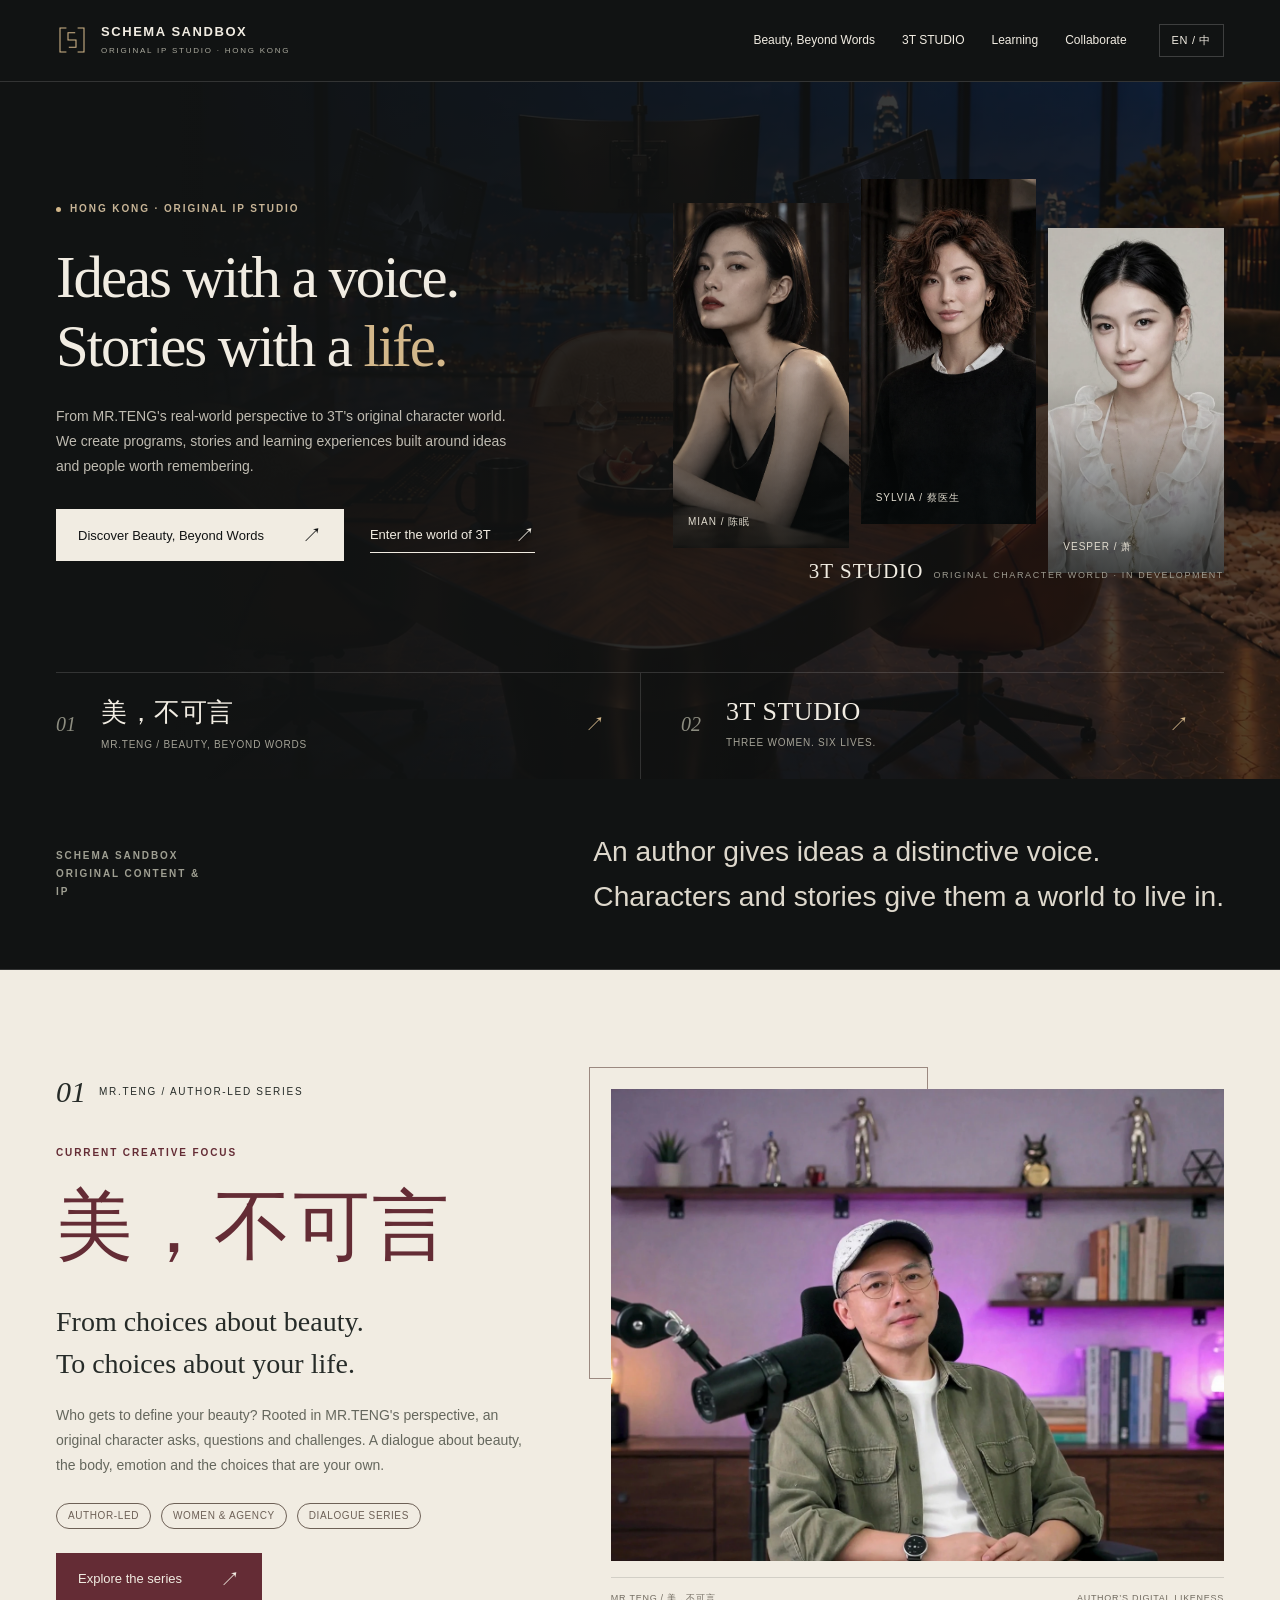
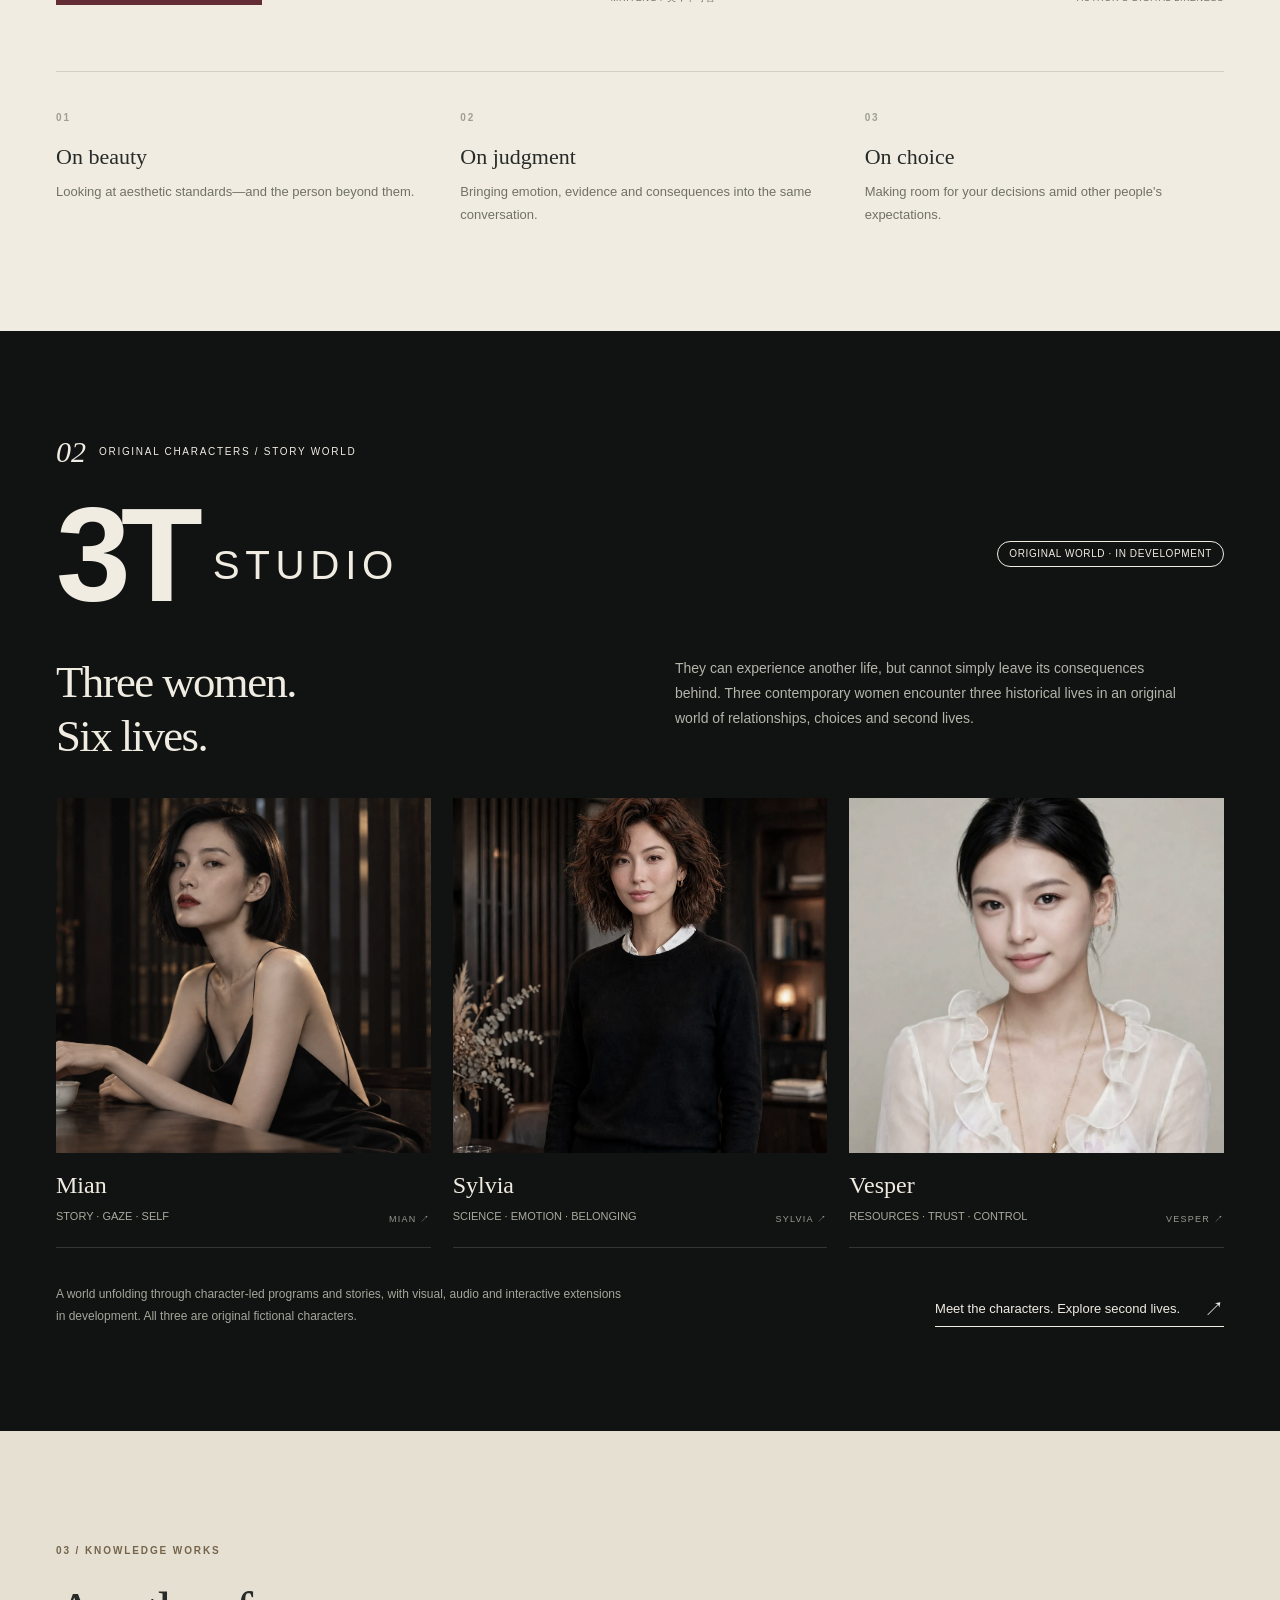
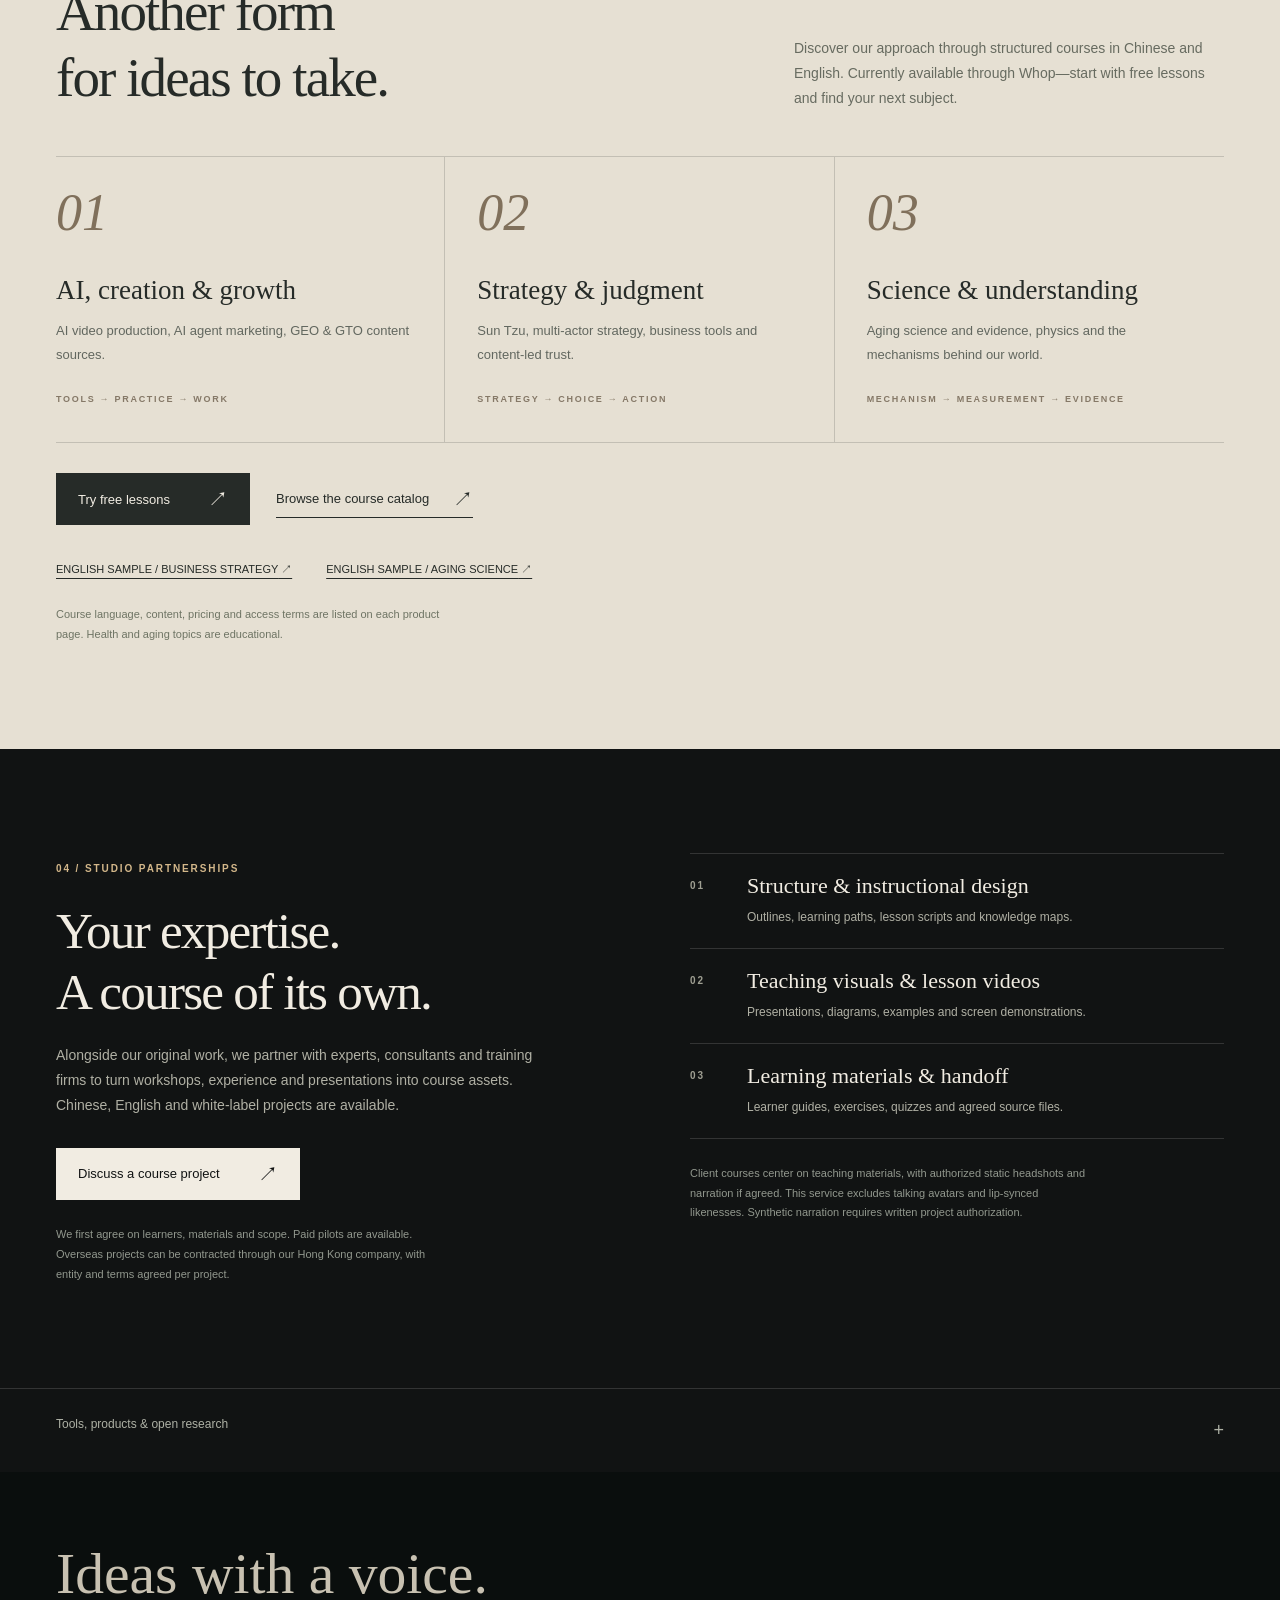
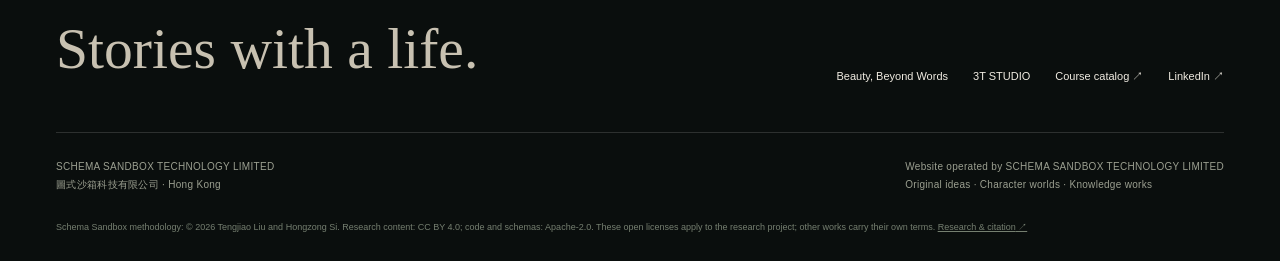
==== index.html @ f8bc8541 "Build cinematic IP studio site with dedicated Beauty and 3T worlds" ====
<!doctype html><html lang="zh-CN"><head><meta charset="UTF-8"><meta name="viewport" content="width=device-width,initial-scale=1"><meta name="theme-color" content="#111313"><title>Schema Sandbox｜原创思想与人物世界</title><meta name="description" content="以MR.TENG《美，不可言》与3T Studio为核心，创作原创节目、人物故事与知识作品。香港圖式沙箱科技有限公司。"><meta property="og:title" content="Schema Sandbox｜原创思想与人物世界"><meta property="og:description" content="以MR.TENG《美，不可言》与3T Studio为核心，创作原创节目、人物故事与知识作品。香港圖式沙箱科技有限公司。"><link rel="icon" type="image/png" href="assets/schema_sandbox_logo.png"><link rel="stylesheet" href="studio-v4.css?v=20261119b"><script src="studio-v4.js?v=20261119b" defer></script></head><body id="top" data-page="home"><a class="skip" href="#main"><span class="zh ">跳至正文</span><span class="en ">Skip to content</span></a><header class="site-header"><div class="wrap nav">
    <a class="wordmark" href="index.html" aria-label="Schema Sandbox home"><svg viewBox="0 0 40 40" fill="none" aria-hidden="true"><path d="M13 5H5v30h8M27 5h8v30h-8M24 11H15v9h10v9h-9" stroke="#d3b78a" stroke-width="1.3"/></svg><span><strong>SCHEMA SANDBOX</strong><small>ORIGINAL IP STUDIO · HONG KONG</small></span></a>
    <nav class="nav-links" id="navlinks" aria-label="Main navigation"><a href="beauty.html"><span class="zh ">美，不可言</span><span class="en ">Beauty, Beyond Words</span></a><a href="3t.html">3T STUDIO</a><a href="index.html#courses"><span class="zh ">知识作品</span><span class="en ">Learning</span></a><a href="index.html#services"><span class="zh ">合作</span><span class="en ">Collaborate</span></a></nav>
    <button class="language" id="language" aria-label="Switch to English">EN / 中</button><button class="menu-button" id="menu" aria-label="Menu" aria-expanded="false" aria-controls="navlinks">☰</button></div></header><main id="main">
<section class="hero"><div class="wrap hero-stage"><div class="hero-copy fade-in"><div class="eyebrow"><span class="dot"></span><span class="zh ">香港 · 原生 IP 工作室</span><span class="en ">HONG KONG · ORIGINAL IP STUDIO</span></div>
<h1 class="zh ">思想有作者。<br>故事有<em>人生。</em></h1><h1 class="en ">Ideas with a voice.<br>Stories with a <em>life.</em></h1>
<p class="zh ">从 MR.TENG 的真实思考，到 3T 的原创人物世界。我们创作节目、故事与知识作品，让值得被记住的思想和人物持续生长。</p><p class="en ">From MR.TENG's real-world perspective to 3T's original character world. We create programs, stories and learning experiences built around ideas and people worth remembering.</p>
<div class="actions"><a class="button" href="beauty.html"><span class="zh ">探索《美，不可言》</span><span class="en ">Discover Beauty, Beyond Words</span><span class="arrow" aria-hidden="true">↗</span></a><a class="text-link" href="3t.html"><span class="zh ">进入 3T 的世界</span><span class="en ">Enter the world of 3T</span><span class="arrow" aria-hidden="true">↗</span></a></div></div>
<div class="hero-portraits fade-in"><figure class="hero-portrait"><img src="assets/studio-v4/mian.webp" width="1672" height="941" alt="3T原创角色陈眠，坐在暖木空间中" fetchpriority="high"><figcaption>MIAN / 陈眠</figcaption></figure><figure class="hero-portrait"><img src="assets/studio-v4/sylvia.webp" width="1280" height="1920" alt="3T原创角色蔡医生，黑色针织衫与白领" fetchpriority="high"><figcaption>SYLVIA / 蔡医生</figcaption></figure><figure class="hero-portrait"><img src="assets/studio-v4/vesper.webp" width="772" height="1024" alt="3T原创角色萧，浅色衣着的人物设定" fetchpriority="high"><figcaption>VESPER / 萧</figcaption></figure><div class="hero-art-label"><b>3T STUDIO</b><span class="zh ">原创角色世界 · 开发中</span><span class="en ">ORIGINAL CHARACTER WORLD · IN DEVELOPMENT</span></div></div></div>
<div class="wrap hero-bottom"><a class="hero-project" href="beauty.html"><span class="number">01</span><div><strong>美，不可言</strong><small>MR.TENG / BEAUTY, BEYOND WORDS</small></div><span class="arrow">↗</span></a><a class="hero-project" href="3t.html"><span class="number">02</span><div><strong>3T STUDIO</strong><small><span class="zh ">三个女人，六段人生。</span><span class="en ">THREE WOMEN. SIX LIVES.</span></small></div><span class="arrow">↗</span></a></div></section>

<div class="intro-line"><div class="wrap"><span class="index">SCHEMA SANDBOX<br>ORIGINAL CONTENT &amp; IP</span><p class="zh ">以作者建立思想的辨识度，<br>以人物和故事，打开作品的生命力。</p><p class="en ">An author gives ideas a distinctive voice.<br>Characters and stories give them a world to live in.</p></div></div>

<section class="section light" id="stories"><div class="wrap"><div class="beauty-grid"><div><div class="project-number"><span class="n">01</span><span class="label">MR.TENG / AUTHOR-LED SERIES</span></div><span class="eyebrow"><span class="zh ">当前重点创作</span><span class="en ">CURRENT CREATIVE FOCUS</span></span><h2 class="beauty-title">美，不可言</h2><p class="zh tagline">从美的选择，<br>到人生的主导权。</p><p class="en tagline">From choices about beauty.<br>To choices about your life.</p><p class="zh description">谁在定义你的美？以真实作者 MR.TENG 的思考为源，一位原创角色追问、质疑与交锋。从审美、身体与情绪出发，谈论那些最终属于自己的选择。</p><p class="en description">Who gets to define your beauty? Rooted in MR.TENG's perspective, an original character asks, questions and challenges. A dialogue about beauty, the body, emotion and the choices that are your own.</p><div class="topic-line"><span class="pill"><span class="zh ">作者表达</span><span class="en ">AUTHOR-LED</span></span><span class="pill"><span class="zh ">女性与决策</span><span class="en ">WOMEN &amp; AGENCY</span></span><span class="pill"><span class="zh ">对话节目</span><span class="en ">DIALOGUE SERIES</span></span></div><a class="button" href="beauty.html"><span class="zh ">走进作品</span><span class="en ">Explore the series</span><span class="arrow" aria-hidden="true">↗</span></a></div>
<figure class="beauty-picture"><div class="image"><img src="assets/studio-v4/mr-teng.webp" alt="MR.TENG 的数字形象，在主座麦克风前" width="2208" height="1056" loading="lazy"></div><figcaption class="picture-caption"><span>MR.TENG / 美，不可言</span><span><span class="zh ">作者本人的数字形象</span><span class="en ">AUTHOR’S DIGITAL LIKENESS</span></span></figcaption></figure></div>
<div class="beauty-under"><article><span class="index">01</span><h3 class="zh ">关于美</h3><h3 class="en ">On beauty</h3><p class="zh ">看清审美标准，以及被标准遮住的自己。</p><p class="en ">Looking at aesthetic standards—and the person beyond them.</p></article><article><span class="index">02</span><h3 class="zh ">关于判断</h3><h3 class="en ">On judgment</h3><p class="zh ">把情绪、证据与代价，放回同一张桌上。</p><p class="en ">Bringing emotion, evidence and consequences into the same conversation.</p></article><article><span class="index">03</span><h3 class="zh ">关于选择</h3><h3 class="en ">On choice</h3><p class="zh ">讨论他人的期待，也保留自己的决定。</p><p class="en ">Making room for your decisions amid other people's expectations.</p></article></div></div></section>

<section class="section project-three" id="three-t"><div class="wrap"><div class="project-number"><span class="n">02</span><span class="label">ORIGINAL CHARACTERS / STORY WORLD</span></div><div class="three-top"><div class="three-lockup">3T<span>STUDIO</span></div><span class="pill"><span class="zh ">原创角色世界 · 开发中</span><span class="en ">ORIGINAL WORLD · IN DEVELOPMENT</span></span></div>
<div class="three-lead"><h2 class="zh ">三个女人，六段人生。</h2><h2 class="en ">Three women.<br>Six lives.</h2><p class="zh ">她们可以重新体验命运，却不能轻易摆脱体验留下的后果。三位当代女性，与三段历史人生相遇，展开关于关系、选择与第二人生的原创故事。</p><p class="en ">They can experience another life, but cannot simply leave its consequences behind. Three contemporary women encounter three historical lives in an original world of relationships, choices and second lives.</p></div>
<div class="character-teasers"><a class="character-teaser mian" href="3t.html#characters"><div class="image"><img src="assets/studio-v4/mian.webp" alt="陈眠 Mian" width="1672" height="941" loading="lazy"></div><div class="character-caption"><div><h3 class="zh ">陈眠</h3><h3 class="en ">Mian</h3><p class="zh ">叙事、目光与自我</p><p class="en ">STORY · GAZE · SELF</p></div><small>MIAN ↗</small></div></a><a class="character-teaser sylvia" href="3t.html#characters"><div class="image"><img src="assets/studio-v4/sylvia.webp" alt="蔡医生 Sylvia" width="1280" height="1920" loading="lazy"></div><div class="character-caption"><div><h3 class="zh ">蔡医生</h3><h3 class="en ">Sylvia</h3><p class="zh ">科学、情感与归属</p><p class="en ">SCIENCE · EMOTION · BELONGING</p></div><small>SYLVIA ↗</small></div></a><a class="character-teaser vesper" href="3t.html#characters"><div class="image"><img src="assets/studio-v4/vesper.webp" alt="萧 Vesper" width="772" height="1024" loading="lazy"></div><div class="character-caption"><div><h3 class="zh ">萧</h3><h3 class="en ">Vesper</h3><p class="zh ">资源、信任与失控</p><p class="en ">RESOURCES · TRUST · CONTROL</p></div><small>VESPER ↗</small></div></a></div>
<div class="three-tail"><p class="zh ">由人物节目与故事展开，向图文、音频及互动叙事延伸。三位人物均为原创虚构角色，相关作品正在开发。</p><p class="en ">A world unfolding through character-led programs and stories, with visual, audio and interactive extensions in development. All three are original fictional characters.</p><a class="text-link" href="3t.html"><span class="zh ">认识人物，探索第二人生</span><span class="en ">Meet the characters. Explore second lives.</span><span class="arrow" aria-hidden="true">↗</span></a></div></div></section>

<section class="section knowledge" id="courses"><div class="wrap"><div class="section-top"><div><span class="eyebrow">03 / KNOWLEDGE WORKS</span><h2 class="zh ">思想的另一种作品形态。</h2><h2 class="en ">Another form<br>for ideas to take.</h2></div><p class="zh ">从系统课程认识我们的知识表达。中英文作品目前通过 Whop 提供，先试听，再选择自己的学习方向。</p><p class="en ">Discover our approach through structured courses in Chinese and English. Currently available through Whop—start with free lessons and find your next subject.</p></div>
<div class="knowledge-grid"><article class="knowledge-item"><div class="symbol">01</div><h3 class="zh ">AI 创作与内容增长</h3><h3 class="en ">AI, creation &amp; growth</h3><p class="zh ">AI 视频制作、AI Agent 营销、GEO &amp; GTO 信源实战。</p><p class="en ">AI video production, AI agent marketing, GEO &amp; GTO content sources.</p><span class="micro">TOOLS → PRACTICE → WORK</span></article><article class="knowledge-item"><div class="symbol">02</div><h3 class="zh ">战略、判断与信任</h3><h3 class="en ">Strategy &amp; judgment</h3><p class="zh ">孙子兵法、多方博弈、商业工具与内容信任。</p><p class="en ">Sun Tzu, multi-actor strategy, business tools and content-led trust.</p><span class="micro">STRATEGY → CHOICE → ACTION</span></article><article class="knowledge-item"><div class="symbol">03</div><h3 class="zh ">科学与世界认知</h3><h3 class="en ">Science &amp; understanding</h3><p class="zh ">衰老科学与证据、《物理不说谎》及机制思考。</p><p class="en ">Aging science and evidence, physics and the mechanisms behind our world.</p><span class="micro">MECHANISM → MEASUREMENT → EVIDENCE</span></article></div>
<div class="actions"><a class="button" href="https://whop.com/psi-dc87/free-preview-5-percent-22-lessons/" target="_blank" rel="noopener"><span class="zh ">免费试听课程</span><span class="en ">Try free lessons</span><span class="arrow" aria-hidden="true">↗</span></a><a class="text-link" href="https://whop.com/psi-dc87/products/" target="_blank" rel="noopener"><span class="zh ">浏览课程目录</span><span class="en ">Browse the course catalog</span><span class="arrow" aria-hidden="true">↗</span></a></div><div class="samples"><a href="https://www.youtube.com/watch?v=Edl020S5Dzs" target="_blank" rel="noopener"><span class="zh ">英文样片 / 商业战略与决策</span><span class="en ">ENGLISH SAMPLE / BUSINESS STRATEGY</span> ↗</a><a href="https://www.youtube.com/watch?v=69hW2GsIOSY" target="_blank" rel="noopener"><span class="zh ">英文样片 / 衰老科学与证据</span><span class="en ">ENGLISH SAMPLE / AGING SCIENCE</span> ↗</a></div><p class="scope-note" style="color:#6e7464!important"><span class="zh ">课程语言、内容、价格及访问权益以各商品页为准。健康与衰老主题为知识教育。</span><span class="en ">Course language, content, pricing and access terms are listed on each product page. Health and aging topics are educational.</span></p></div></section>

<section class="section collaboration" id="services"><div class="wrap collaboration-grid"><div><span class="eyebrow">04 / STUDIO PARTNERSHIPS</span><h2 class="zh ">把你的专业，<br>做成一门好课。</h2><h2 class="en ">Your expertise.<br>A course of its own.</h2><p class="zh ">除了创作自己的作品，我们也与专家、顾问及培训机构合作，把已有的工作坊、经验与课件制作成课程资产。支持中文、英文与白标项目。</p><p class="en ">Alongside our original work, we partner with experts, consultants and training firms to turn workshops, experience and presentations into course assets. Chinese, English and white-label projects are available.</p><div class="actions"><a class="button" href="https://www.linkedin.com/in/liutengjiao/" target="_blank" rel="noopener"><span class="zh ">讨论课程合作</span><span class="en ">Discuss a course project</span><span class="arrow" aria-hidden="true">↗</span></a></div><p class="scope-note"><span class="zh ">先确认目标学员、已有材料与范围，可从付费试点开始。海外项目可由香港公司签约，具体主体与条款按项目确认。</span><span class="en ">We first agree on learners, materials and scope. Paid pilots are available. Overseas projects can be contracted through our Hong Kong company, with entity and terms agreed per project.</span></p></div>
<div><div class="delivery"><div class="delivery-row"><span class="index">01</span><div><h3 class="zh ">课程设计与知识整理</h3><h3 class="en ">Structure &amp; instructional design</h3><p class="zh ">大纲、学习路径、逐课讲稿与知识结构。</p><p class="en ">Outlines, learning paths, lesson scripts and knowledge maps.</p></div></div><div class="delivery-row"><span class="index">02</span><div><h3 class="zh ">教学视觉与课程视频</h3><h3 class="en ">Teaching visuals &amp; lesson videos</h3><p class="zh ">课件、图示、案例及屏幕演示。</p><p class="en ">Presentations, diagrams, examples and screen demonstrations.</p></div></div><div class="delivery-row"><span class="index">03</span><div><h3 class="zh ">学习材料与成果交付</h3><h3 class="en ">Learning materials &amp; handoff</h3><p class="zh ">学员手册、练习、题库及约定源文件。</p><p class="en ">Learner guides, exercises, quizzes and agreed source files.</p></div></div></div><p class="scope-note"><span class="zh ">客户课程以教学材料为画面主体，可用授权静态头像与旁白；此服务不含动态数字讲师或口型同步形象。合成声音须取得项目书面授权。</span><span class="en ">Client courses center on teaching materials, with authorized static headshots and narration if agreed. This service excludes talking avatars and lip-synced likenesses. Synthetic narration requires written project authorization.</span></p></div></div></section>

<section class="tools" id="tools"><div class="wrap"><details><summary><span class="zh ">工具、产品与开放研究</span><span class="en ">Tools, products &amp; open research</span></summary><div class="tool-links"><a href="http://schemadocs.org/" target="_blank" rel="noopener"><strong>Schema Docs ↗</strong><p class="zh ">本地优先的文档转换、脱敏与 AI 交接工具。</p><p class="en ">Local-first document conversion, masking and AI handoff.</p></a><a href="https://geo.schemasandbox.com/" target="_blank" rel="noopener"><strong>Brand Shuttle GEO ↗</strong><p class="zh ">面向搜索与 AI 可见性的网站诊断和内容工具。</p><p class="en ">Website diagnosis and content tools for search and AI visibility.</p></a><a href="research.html"><strong>Schema Sandbox Research ↗</strong><p class="zh ">AI Agent 执行边界方法论、协议草案与引用指南。</p><p class="en ">Open methodology, protocol drafts and citation guidance for AI agent execution boundaries.</p></a></div></details></div></section>
</main><footer class="footer" id="contact"><div class="wrap"><div class="footer-top"><div class="footer-statement"><span class="zh ">思想有作者。<br>故事有人生。</span><span class="en ">Ideas with a voice.<br>Stories with a life.</span></div><div class="footer-links"><a href="beauty.html"><span class="zh ">美，不可言</span><span class="en ">Beauty, Beyond Words</span></a><a href="3t.html">3T STUDIO</a><a href="https://whop.com/psi-dc87/products/" target="_blank" rel="noopener"><span class="zh ">课程目录</span><span class="en ">Course catalog</span> ↗</a><a href="https://www.linkedin.com/in/liutengjiao/" target="_blank" rel="noopener">LinkedIn ↗</a></div></div>
    <div class="footer-identity"><div>SCHEMA SANDBOX TECHNOLOGY LIMITED<br>圖式沙箱科技有限公司 · Hong Kong</div><div><span class="zh ">网站运营主体：圖式沙箱科技有限公司</span><span class="en ">Website operated by SCHEMA SANDBOX TECHNOLOGY LIMITED</span><br><span class="zh ">原创思想 · 人物世界 · 知识作品</span><span class="en ">Original ideas · Character worlds · Knowledge works</span></div></div>
    <p class="footer-legal"><span class="zh ">Schema Sandbox 方法论：© 2026 Tengjiao Liu 与 Hongzong Si。研究内容采用 CC BY 4.0，代码与 Schema 采用 Apache-2.0；该开放许可适用于研究项目，其他作品按各自声明。</span><span class="en ">Schema Sandbox methodology: © 2026 Tengjiao Liu and Hongzong Si. Research content: CC BY 4.0; code and schemas: Apache-2.0. These open licenses apply to the research project; other works carry their own terms.</span> <a href="research.html#license"><span class="zh ">研究与引用</span><span class="en ">Research &amp; citation</span> ↗</a></p></div></footer></body></html>
---- studio-v4.css ----
@charset "UTF-8";
:root{--night:#111313;--night2:#1a1c1b;--paper:#f1ece2;--ink:#262b28;--muted:#b4b4a9;--gold:#d3b78a;--line:#ffffff24;--wine:#642c35;--max:1360px}
*{box-sizing:border-box}html{scroll-behavior:smooth;scroll-padding-top:94px}body{margin:0;background:var(--night);color:var(--paper);font:16px/1.8 -apple-system,BlinkMacSystemFont,"Segoe UI","Microsoft YaHei",sans-serif;-webkit-font-smoothing:antialiased}a{color:inherit;text-decoration:none}button{font:inherit;cursor:pointer}img{display:block;width:100%;height:100%;object-fit:cover}p,h1,h2,h3,figure{margin:0}p{max-width:65ch}h1,h2,h3,.serif{font-family:"Songti SC","Noto Serif CJK SC","SimSun",Georgia,serif;font-weight:400;line-height:1.2}h1,h2{letter-spacing:-.035em}button,a{-webkit-tap-highlight-color:transparent}a:focus-visible,button:focus-visible,summary:focus-visible{outline:2px solid var(--gold);outline-offset:6px}::selection{background:var(--gold);color:var(--night)}.wrap{width:min(var(--max),calc(100% - 112px));margin:auto}.skip{position:fixed;left:20px;top:-70px;background:var(--paper);color:var(--night);padding:10px;z-index:100}.skip:focus{top:10px}.eyebrow,.index,.micro{font-size:10px;letter-spacing:.19em;text-transform:uppercase;font-weight:600}.eyebrow{color:var(--gold)}.index{color:#9f9f92}.muted{color:var(--muted)}.dot{display:inline-block;width:5px;height:5px;background:var(--gold);border-radius:50%;margin-right:9px;vertical-align:middle}.arrow{font-family:Arial,sans-serif;font-size:20px;font-weight:400;line-height:1}.pill{display:inline-flex;border:1px solid currentColor;border-radius:30px;padding:4px 11px;line-height:1.6;font-size:10px;letter-spacing:.06em}.actions{display:flex;align-items:center;gap:26px;flex-wrap:wrap;margin-top:30px}.button{display:inline-flex;align-items:center;justify-content:space-between;gap:38px;min-height:52px;padding:13px 21px;background:var(--paper);color:var(--night);font-size:13px;border:1px solid transparent;transition:background .2s,color .2s}.button:hover{background:var(--gold)}.button.ghost{background:transparent;border-color:#ffffff50;color:var(--paper)}.button.ghost:hover{border-color:var(--gold);color:var(--gold)}.text-link{display:inline-flex;align-items:center;gap:24px;padding:6px 0;border-bottom:1px solid currentColor;font-size:13px}.text-link:hover{color:var(--gold)}.light .text-link:hover{color:var(--wine)}.section{padding:104px 0}.light{background:var(--paper);color:var(--ink)}.light .muted{color:#686b61}.light .eyebrow{color:var(--wine)}.light .button{background:var(--wine);color:var(--paper)}.light .button:hover{background:var(--ink)}.light .pill{color:#6d6056}.section-top{display:flex;justify-content:space-between;gap:70px;align-items:end;margin-bottom:45px}.section-top h2{font-size:clamp(36px,4.3vw,66px);margin-top:15px}.section-top p{max-width:430px;color:var(--muted);font-size:14px}.light .section-top p{color:#686b61}.site-header{height:82px;position:relative;z-index:30;background:var(--night);border-bottom:1px solid var(--line)}.nav{height:100%;display:flex;align-items:center;gap:32px}.wordmark{display:flex;align-items:center;gap:13px;margin-right:auto}.wordmark svg{width:32px;height:32px}.wordmark strong{display:block;font-size:13px;font-weight:600;letter-spacing:.12em;line-height:1.4}.wordmark small{display:block;font-size:8px;letter-spacing:.22em;color:#aaa99d;margin-top:3px}.nav-links{display:flex;align-items:center;gap:27px;font-size:12px}.nav-links a{position:relative}.nav-links a:after{content:"";position:absolute;left:0;right:100%;bottom:-8px;height:1px;background:var(--gold);transition:right .25s}.nav-links a:hover:after{right:0}.language,.menu-button{border:1px solid #ffffff30;color:var(--paper);background:transparent;padding:6px 12px;font-size:11px;letter-spacing:.06em}.menu-button{display:none}.hero{position:relative;isolation:isolate;overflow:hidden}.hero:before{content:"";position:absolute;inset:0;background:linear-gradient(90deg,#111313 12%,#111313bd 57%,#1113136b),url('assets/studio-v4/studio.webp') center/cover;opacity:.48;z-index:-1}.hero-stage{display:grid;grid-template-columns:1.02fr 1fr;gap:55px;align-items:center;min-height:590px;padding:62px 0 55px}.hero h1{font-size:clamp(48px,5.6vw,86px);line-height:1.18;margin:25px 0 22px}.hero h1 em{font-style:normal;color:var(--gold)}.hero-copy>p{font-size:14px;color:#bfbbb1;max-width:460px}.hero-copy .eyebrow{color:#c7b496;font-size:10px}.hero-portraits{position:relative;display:grid;grid-template-columns:repeat(3,1fr);gap:12px;align-items:center;padding:25px 0 36px}.hero-portrait{height:345px;position:relative;overflow:hidden}.hero-portrait:nth-child(2){transform:translateY(-24px)}.hero-portrait:nth-child(3){transform:translateY(25px)}.hero-portrait img{filter:saturate(.6);transition:filter .6s,transform .8s}.hero-portrait:hover img{filter:saturate(1);transform:scale(1.03)}.hero-portrait:first-child img{object-position:47% center}.hero-portrait:nth-child(2) img{object-position:50% 25%}.hero-portrait:nth-child(3) img{object-position:50% 30%}.hero-portrait:after{content:"";position:absolute;inset:45% 0 0;background:linear-gradient(transparent,#080c0cba)}.hero-portrait figcaption{position:absolute;left:15px;bottom:17px;z-index:1;font-size:10px;letter-spacing:.1em;color:#e0dbce}.hero-art-label{position:absolute;bottom:0;right:0;font-size:9px;letter-spacing:.18em;color:#9d9b90}.hero-art-label b{font:21px Georgia,serif;letter-spacing:.05em;color:var(--paper);margin-right:10px}.hero-bottom{border-top:1px solid var(--line);display:grid;grid-template-columns:1fr 1fr}.hero-project{display:flex;align-items:center;gap:25px;padding:22px 0 25px}.hero-project:nth-child(2){border-left:1px solid var(--line);padding-left:40px}.hero-project .number{color:#8d8d80;font:italic 20px Georgia,serif}.hero-project strong{font:26px "Songti SC","SimSun",Georgia,serif;letter-spacing:.02em}.hero-project small{display:block;color:#a4a296;font-size:10px;margin-top:5px;letter-spacing:.08em}.hero-project .arrow{margin-left:auto;margin-right:35px;color:var(--gold)}.intro-line{padding:50px 0;border-bottom:1px solid var(--line)}.intro-line .wrap{display:flex;justify-content:space-between;gap:50px;align-items:center}.intro-line p{max-width:700px;font-size:clamp(19px,2.2vw,29px);line-height:1.6;color:#ded8cc}.intro-line .index{max-width:150px;line-height:1.8}.project-number{display:flex;align-items:center;gap:13px;margin-bottom:28px}.project-number .n{font:italic 30px Georgia,serif}.project-number .label{font-size:10px;letter-spacing:.17em}.beauty-grid{display:grid;grid-template-columns:.9fr 1.15fr;gap:75px;align-items:center}.beauty-title{font-size:clamp(48px,6vw,86px);color:var(--wine);margin:15px 0 28px;letter-spacing:.025em}.beauty-grid .tagline{font:28px/1.5 "Songti SC","SimSun",Georgia,serif;margin-bottom:18px}.beauty-grid .description{color:#65675d;font-size:14px}.beauty-picture{position:relative;margin-top:15px}.beauty-picture .image{aspect-ratio:1.3;overflow:hidden;position:relative}.beauty-picture img{object-position:43% center}.beauty-picture:before{content:"";position:absolute;left:-22px;top:-22px;width:55%;height:60%;border:1px solid #9b8980}.picture-caption{display:flex;justify-content:space-between;gap:20px;border-top:1px solid #242b2926;margin-top:16px;padding-top:12px;font-size:9px;color:#716b60;letter-spacing:.08em}.topic-line{display:flex;gap:10px;flex-wrap:wrap;margin:24px 0}.beauty-under{display:grid;grid-template-columns:repeat(3,1fr);gap:45px;border-top:1px solid #242b2926;margin-top:65px;padding-top:30px}.beauty-under h3{font-size:22px;margin:13px 0 10px}.beauty-under p{font-size:13px;color:#717167}.project-three{position:relative;overflow:hidden}.project-three .three-top{display:flex;justify-content:space-between;gap:40px;align-items:center}.three-lockup{font-size:clamp(68px,10.5vw,155px);font-family:Arial,sans-serif;font-weight:700;letter-spacing:-.075em;line-height:.85}.three-lockup span{font-size:.3em;font-weight:400;display:inline-block;letter-spacing:.14em;margin-left:.5em;vertical-align:middle;line-height:1.15}.three-lead{display:grid;grid-template-columns:1fr 1fr;gap:70px;margin:45px 0 35px;align-items:start}.three-lead h2{font-size:clamp(32px,3.5vw,53px)}.three-lead p{color:var(--muted);font-size:14px}.character-teasers{display:grid;grid-template-columns:repeat(3,1fr);gap:22px}.character-teaser .image{height:355px;overflow:hidden;position:relative}.character-teaser img{filter:saturate(.7);transition:transform .7s,filter .7s}.character-teaser:hover img{transform:scale(1.035);filter:saturate(1)}.mian img{object-position:47% center}.sylvia img{object-position:50% 20%}.vesper img{object-position:50% 25%}.character-caption{border-bottom:1px solid var(--line);padding:18px 0 20px;display:flex;justify-content:space-between;align-items:end}.character-caption h3{font-size:24px}.character-caption small{font-size:9px;color:#979b90;letter-spacing:.14em}.character-caption p{font-size:11px;color:#aaa99d;margin-top:7px}.three-tail{display:flex;justify-content:space-between;gap:40px;align-items:end;margin-top:36px}.three-tail p{font-size:12px;color:#a5a69a;max-width:570px}.knowledge{background:#e6e0d3;color:var(--ink)}.knowledge .eyebrow{color:#75644b}.knowledge .section-top p{color:#676b60}.knowledge-grid{display:grid;grid-template-columns:repeat(3,1fr);gap:0;border-top:1px solid #252b292e;border-bottom:1px solid #252b292e}.knowledge-item{padding:30px 32px 35px;border-right:1px solid #252b292e}.knowledge-item:first-child{padding-left:0}.knowledge-item:last-child{border:0}.knowledge-item .symbol{font:italic 52px Georgia,serif;color:#80705b;line-height:1;margin-bottom:35px}.knowledge-item h3{font-size:27px;margin-bottom:13px}.knowledge-item p{font-size:13px;color:#62675f}.knowledge-item .micro{font-size:9px;margin-top:25px;display:block;color:#857867}.knowledge .button{background:var(--ink);color:var(--paper)}.knowledge .text-link:hover{color:var(--wine)}.samples{margin-top:35px;display:flex;gap:34px;flex-wrap:wrap}.samples a{font-size:11px;text-decoration:underline;text-underline-offset:5px}.collaboration-grid{display:grid;grid-template-columns:1fr 1fr;gap:100px}.collaboration h2{font-size:clamp(35px,4vw,60px);margin:18px 0 20px}.collaboration p{font-size:14px;color:#b0b0a4}.delivery{border-top:1px solid var(--line)}.delivery-row{padding:19px 0;border-bottom:1px solid var(--line);display:grid;grid-template-columns:40px 1fr;gap:17px}.delivery-row .index{padding-top:4px}.delivery-row h3{font-size:22px;margin-bottom:8px}.delivery-row p{font-size:12px}.scope-note{font-size:11px!important;color:#92988e!important;margin-top:25px}.tools{border-top:1px solid var(--line);padding:25px 0}.tools details>summary{list-style:none;display:flex;justify-content:space-between;gap:20px;cursor:pointer;font-size:12px;color:#aeb1a5}.tools summary::-webkit-details-marker{display:none}.tools details>summary:after{content:"+";font-size:18px}.tools details[open]>summary:after{content:"−"}.tool-links{display:grid;grid-template-columns:repeat(3,1fr);gap:35px;padding:30px 0 15px}.tool-links strong{font-size:13px;font-weight:500}.tool-links p{font-size:11px;color:#92998c;margin-top:7px}.footer{background:#0a0e0d;padding:65px 0 25px}.footer-top{display:flex;justify-content:space-between;gap:40px;align-items:end;padding-bottom:45px}.footer-statement{font:clamp(28px,4.5vw,64px)/1.3 "Songti SC","SimSun",Georgia,serif;color:#c8c1b1}.footer-links{display:flex;gap:25px;font-size:11px}.footer-identity{display:flex;justify-content:space-between;gap:30px;padding:25px 0;border-top:1px solid var(--line);font-size:10px;color:#9b9f90;letter-spacing:.03em}.footer-legal{font-size:9px;color:#757f70;max-width:100%;line-height:1.9}.footer-legal a{text-decoration:underline}.subhero{position:relative;min-height:610px;display:flex;align-items:center;overflow:hidden;isolation:isolate}.subhero>img{position:absolute;inset:0;z-index:-2}.subhero:after{content:"";position:absolute;inset:0;z-index:-1;background:linear-gradient(90deg,#0c1111eb 0,#1014149c 42%,#10141408 75%),linear-gradient(0deg,#10141470,transparent 60%)}.subhero h1{font-size:clamp(50px,6.8vw,105px);margin:22px 0 25px}.subhero p{color:#c8c8b9;font-size:16px;max-width:470px}.subhero .wrap{padding:65px 0}.beauty-hero{background:var(--wine)}.beauty-hero>img{left:36%;width:64%;object-position:44% center;filter:saturate(.65)}.beauty-hero:after{background:linear-gradient(90deg,#532b34 20%,#532b34d6 37%,#532b3424 65%,#532b341f),linear-gradient(0deg,#20141860,transparent)}.beauty-hero h1{letter-spacing:.04em}.beauty-hero p{color:#e4d5ce}.beauty-hero .eyebrow{color:#d4beb0}.beauty-hero .pill{margin-left:15px;color:#d5c2b8}.editorial{display:grid;grid-template-columns:1fr 1.3fr;gap:100px;align-items:start}.editorial h2{font-size:clamp(36px,4.8vw,68px)}.editorial>div>p{color:#65695e;font-size:16px;margin-bottom:20px}.editorial .large-p{font:26px/1.7 "Songti SC","SimSun",Georgia,serif;color:var(--ink)}.topic-grid{display:grid;grid-template-columns:repeat(3,1fr);gap:50px;padding-top:45px;border-top:1px solid #242b2926;margin-top:65px}.topic-grid h3{font-size:29px;margin:18px 0}.topic-grid p{font-size:13px;color:#74766a}.full-image{position:relative;aspect-ratio:2.45;overflow:hidden}.full-image:after{content:"";position:absolute;inset:55% 0 0;background:linear-gradient(transparent,#0c1111c9)}.full-image figcaption{position:absolute;left:55px;bottom:30px;z-index:1;font-size:10px;letter-spacing:.1em}.show-format{display:grid;grid-template-columns:1fr 1.1fr;gap:95px}.show-format h2{font-size:48px;margin:18px 0 25px}.show-format .statement{font:24px/1.7 "Songti SC","SimSun",Georgia,serif;color:#d9d0c0}.format-list{border-top:1px solid var(--line)}.format-list article{display:grid;grid-template-columns:35px 1fr;gap:18px;padding:22px 0;border-bottom:1px solid var(--line)}.format-list h3{font-size:22px;margin-bottom:8px}.format-list p{font-size:13px;color:#aaa99c}.closing-panel{padding:65px 0;background:#1a2421}.closing-panel .wrap{display:flex;align-items:center;justify-content:space-between;gap:60px}.closing-panel h2{font-size:36px;margin:12px 0}.closing-panel p{font-size:13px;color:#adb4a8}.three-hero{min-height:650px}.three-hero>img{object-position:center 45%}.three-hero h1{max-width:700px}.three-hero .three-word{font:700 clamp(58px,7vw,105px)/.9 Arial,sans-serif;letter-spacing:-.075em;margin:28px 0}.three-hero .three-word span{font-size:.35em;font-weight:400;letter-spacing:.17em;margin-left:.45em}.three-hero .statement{font:clamp(26px,3.1vw,44px)/1.5 "Songti SC","SimSun",Georgia,serif;color:var(--paper)}.world-statement{display:grid;grid-template-columns:1fr 1fr;gap:100px}.world-statement h2{font-size:clamp(37px,4vw,60px)}.world-statement p{font-size:15px;color:#b6b5a8;margin-bottom:20px}.profile-grid{display:grid;grid-template-columns:repeat(3,1fr);gap:28px}.profile-photo{height:450px;overflow:hidden;position:relative}.profile-photo .role{position:absolute;top:18px;left:18px;z-index:1;background:#101414a6;padding:5px 10px;font-size:9px;letter-spacing:.09em}.profile-grid h3{font-size:30px;margin:25px 0 10px}.profile-grid h3 small{font:11px/1.5 Arial,sans-serif;letter-spacing:.15em;display:block;color:var(--gold);margin-top:8px}.profile-grid p{color:#b6b4a7;font-size:13px}.profile-grid details{margin-top:18px;border-top:1px solid var(--line);padding-top:13px}.profile-grid summary{font-size:11px;color:var(--gold);cursor:pointer}.profile-grid details p{font-size:12px;margin-top:12px;color:#939d8d}.disclosure{font-size:11px;color:#879280;padding-top:30px;border-top:1px solid var(--line);margin-top:40px}.world-expansions{display:grid;grid-template-columns:repeat(3,1fr);border-top:1px solid #242b2926}.world-expansions article{padding:35px 35px 0 0}.world-expansions h3{font-size:28px;margin:22px 0 15px}.world-expansions p{font-size:13px;color:#6a7062}.world-expansions .num{font:italic 48px Georgia,serif;color:#9d8d72}.world-expansions .pill{margin-top:25px}.phone-hint{display:none}.page-back{display:inline-flex;font-size:11px;color:#b3b4a6;margin-bottom:15px;border-bottom:1px solid #ffffff30}.fade-in{animation:rise .9s ease both}@keyframes rise{from{opacity:0;transform:translateY(18px)}to{opacity:1;transform:translateY(0)}}
html:not([lang="en"]) .en{display:none!important}html[lang="en"] .zh{display:none!important}
html[lang="en"] h1,html[lang="en"] h2,html[lang="en"] h3,html[lang="en"] .serif{font-family:Georgia,"Times New Roman",serif}html[lang="en"] .hero h1{font-size:clamp(45px,4.6vw,70px)}.hero-portrait:nth-child(2) img{height:160%;object-position:center top}.fade-in{animation:none}
@media(min-width:1600px){.hero-stage{min-height:680px}.hero-portrait{height:420px}}
@media(max-width:1100px){.wrap{width:calc(100% - 70px)}.nav-links{gap:17px}.nav{gap:24px}.hero-stage{gap:35px}.hero h1{font-size:60px}.hero-portrait{height:310px}.hero-portraits{gap:8px}.hero-portrait figcaption{left:9px;font-size:8px}.beauty-grid{gap:45px}.beauty-grid .tagline{font-size:25px}.beauty-picture .image{aspect-ratio:1.1}.character-teaser .image{height:310px}.profile-photo{height:370px}.collaboration-grid,.editorial,.show-format{gap:60px}.three-lockup{font-size:120px}.section{padding:85px 0}.section-top{gap:40px}.hero-copy>p{font-size:13px}.hero .actions{gap:18px}.hero .button{gap:18px}}
@media(max-width:760px){html{scroll-padding-top:25px}.wrap{width:calc(100% - 40px)}.site-header{height:72px}.wordmark strong{font-size:11px}.wordmark small{font-size:7px}.wordmark svg{width:27px;height:27px}.nav{gap:11px}.language{font-size:10px;padding:5px 8px}.menu-button{display:block;padding:4px 8px;font-size:14px}.nav-links{display:none;position:absolute;left:0;right:0;top:71px;padding:25px 20px;background:#171c19;flex-direction:column;align-items:flex-start;gap:23px;border-bottom:1px solid var(--line);font-size:14px}.nav-links.open{display:flex}.hero-stage{display:flex;flex-direction:column;gap:28px;padding:46px 0 30px;min-height:auto;align-items:stretch}.hero h1{font-size:clamp(43px,10vw,66px);margin:23px 0 20px}.hero-copy>p{font-size:13px;max-width:90%}.hero:before{opacity:.3}.hero .actions{margin-top:25px;gap:22px}.button{min-height:48px;padding:11px 17px;font-size:12px;gap:24px}.text-link{font-size:12px;gap:20px}.hero-portraits{padding:25px 0 35px;gap:9px;width:100%}.hero-portrait{height:255px}.hero-portrait:nth-child(2){transform:translateY(-14px)}.hero-portrait:nth-child(3){transform:translateY(13px)}.hero-art-label{font-size:8px}.hero-art-label b{font-size:17px}.hero-bottom{grid-template-columns:1fr 1fr}.hero-project{gap:12px;padding:19px 0}.hero-project:nth-child(2){padding-left:20px}.hero-project .number{font-size:14px}.hero-project strong{font-size:19px}.hero-project small{font-size:8px}.hero-project .arrow{margin-right:12px;font-size:17px}.intro-line{padding:34px 0}.intro-line .wrap{display:block}.intro-line .index{max-width:none;margin-bottom:20px;display:block}.intro-line p{font-size:21px}.section{padding:62px 0}.section-top{display:block;margin-bottom:30px}.section-top p{margin-top:22px;font-size:13px}.section-top h2{font-size:37px}.beauty-grid,.three-lead,.collaboration-grid,.editorial,.show-format,.world-statement{grid-template-columns:1fr;gap:35px}.beauty-title{font-size:64px;margin-bottom:22px}.beauty-grid .tagline{font-size:26px}.beauty-picture{margin:15px 0 0 12px}.beauty-picture .image{aspect-ratio:1.2}.beauty-picture:before{left:-12px;top:-12px}.beauty-under{grid-template-columns:1fr;gap:22px;margin-top:38px;padding-top:23px}.beauty-under article{display:grid;grid-template-columns:30px 1fr;gap:0 12px}.beauty-under article>.index{padding-top:7px}.beauty-under h3{font-size:22px;margin:0 0 7px}.beauty-under p{grid-column:2;font-size:12px}.three-lockup{font-size:77px;line-height:.9}.three-lockup span{font-size:.25em}.project-three .three-top{align-items:start;gap:20px}.three-top .pill{font-size:8px;padding:3px 7px;max-width:110px;text-align:center}.three-lead{gap:20px;margin:32px 0}.three-lead h2{font-size:33px}.character-teasers{gap:10px}.character-teaser .image{height:240px}.character-caption{padding:12px 0;display:block}.character-caption h3{font-size:20px}.character-caption small{display:block;font-size:8px}.character-caption p{font-size:9px;line-height:1.7}.three-tail{display:block;margin-top:26px}.three-tail .text-link{margin-top:23px}.knowledge-grid{grid-template-columns:1fr}.knowledge-item{padding:25px 0!important;border-right:0;border-bottom:1px solid #252b292e;display:grid;grid-template-columns:50px 1fr;gap:0 20px}.knowledge-item:last-child{border-bottom:0}.knowledge-item .symbol{font-size:38px;grid-row:1/4;margin:0}.knowledge-item h3{font-size:25px;margin-bottom:10px}.knowledge-item p,.knowledge-item .micro{grid-column:2}.knowledge-item .micro{margin-top:14px}.samples{gap:15px;flex-direction:column}.collaboration h2{font-size:39px}.tool-links{grid-template-columns:1fr;gap:24px}.footer{padding:45px 0 25px}.footer-top,.footer-identity{display:block}.footer-statement{font-size:38px}.footer-links{margin-top:30px;flex-wrap:wrap;gap:20px}.footer-identity>div+div{margin-top:17px}.footer-legal{font-size:9px}.subhero{min-height:610px;align-items:start;padding-top:28px}.subhero .wrap{padding:35px 0 45px}.subhero h1{font-size:72px}.subhero p{font-size:14px}.beauty-hero>img{left:0;top:33%;width:100%;height:67%;object-position:43% center}.beauty-hero:after{background:linear-gradient(180deg,#532b34 5%,#532b34ec 27%,#532b3440 54%,#532b3426)}.beauty-hero h1{font-size:66px;margin-top:20px}.beauty-hero p{max-width:75%;font-size:14px}.beauty-hero .actions{margin-top:20px}.beauty-hero .eyebrow{font-size:9px}.beauty-hero .pill{font-size:8px;margin-left:5px}.editorial h2{font-size:40px}.editorial>div>p{font-size:14px}.editorial .large-p{font-size:23px}.topic-grid{grid-template-columns:1fr;gap:30px;margin-top:30px;padding-top:30px}.topic-grid h3{font-size:25px;margin:10px 0}.full-image{aspect-ratio:1.5}.full-image figcaption{left:20px;bottom:20px;font-size:8px}.show-format h2{font-size:38px}.show-format .statement{font-size:22px}.closing-panel{padding:45px 0}.closing-panel .wrap{display:block}.closing-panel .button{margin-top:24px}.closing-panel h2{font-size:30px}.three-hero{min-height:650px;align-items:center;padding-top:0}.three-hero>img{object-position:43% center}.three-hero:after{background:linear-gradient(90deg,#0c1111d9,#0c11116e),linear-gradient(0deg,#0c1111c2,transparent)}.three-hero .three-word{font-size:84px}.three-hero h1{font-size:44px}.three-hero .statement{font-size:25px}.world-statement{gap:24px}.world-statement h2{font-size:38px}.world-statement p{font-size:14px}.profile-grid{display:flex;overflow-x:auto;scroll-snap-type:x mandatory;gap:20px;padding-bottom:20px}.profile-grid article{min-width:85%;scroll-snap-align:start}.profile-photo{height:425px}.profile-grid h3{font-size:29px}.profile-grid p{font-size:13px}.phone-hint{display:block;font-size:10px;color:#8f9b87;margin-bottom:18px}.world-expansions{grid-template-columns:1fr}.world-expansions article{padding:30px 0;border-bottom:1px solid #242b2926}.world-expansions h3{font-size:27px;margin:15px 0}.world-expansions .num{font-size:34px}.world-expansions .pill{margin-top:15px}.disclosure{font-size:10px}.topic-line{gap:7px}.topic-line .pill{font-size:9px}}
@media(max-width:380px){.hero-portrait{height:220px}.character-teaser .image{height:200px}.hero-project strong{font-size:17px}.hero-project .number{display:none}.hero-project:nth-child(2){padding-left:15px}.three-lockup{font-size:64px}.wordmark{gap:8px}.wordmark small{letter-spacing:.1em}}
@media(prefers-reduced-motion:reduce){html{scroll-behavior:auto}*,*:before,*:after{animation:none!important;transition:none!important}}

.three-hero h1{font-size:clamp(44px,5vw,76px);max-width:980px}.three-hero h1>span{display:inline-block}
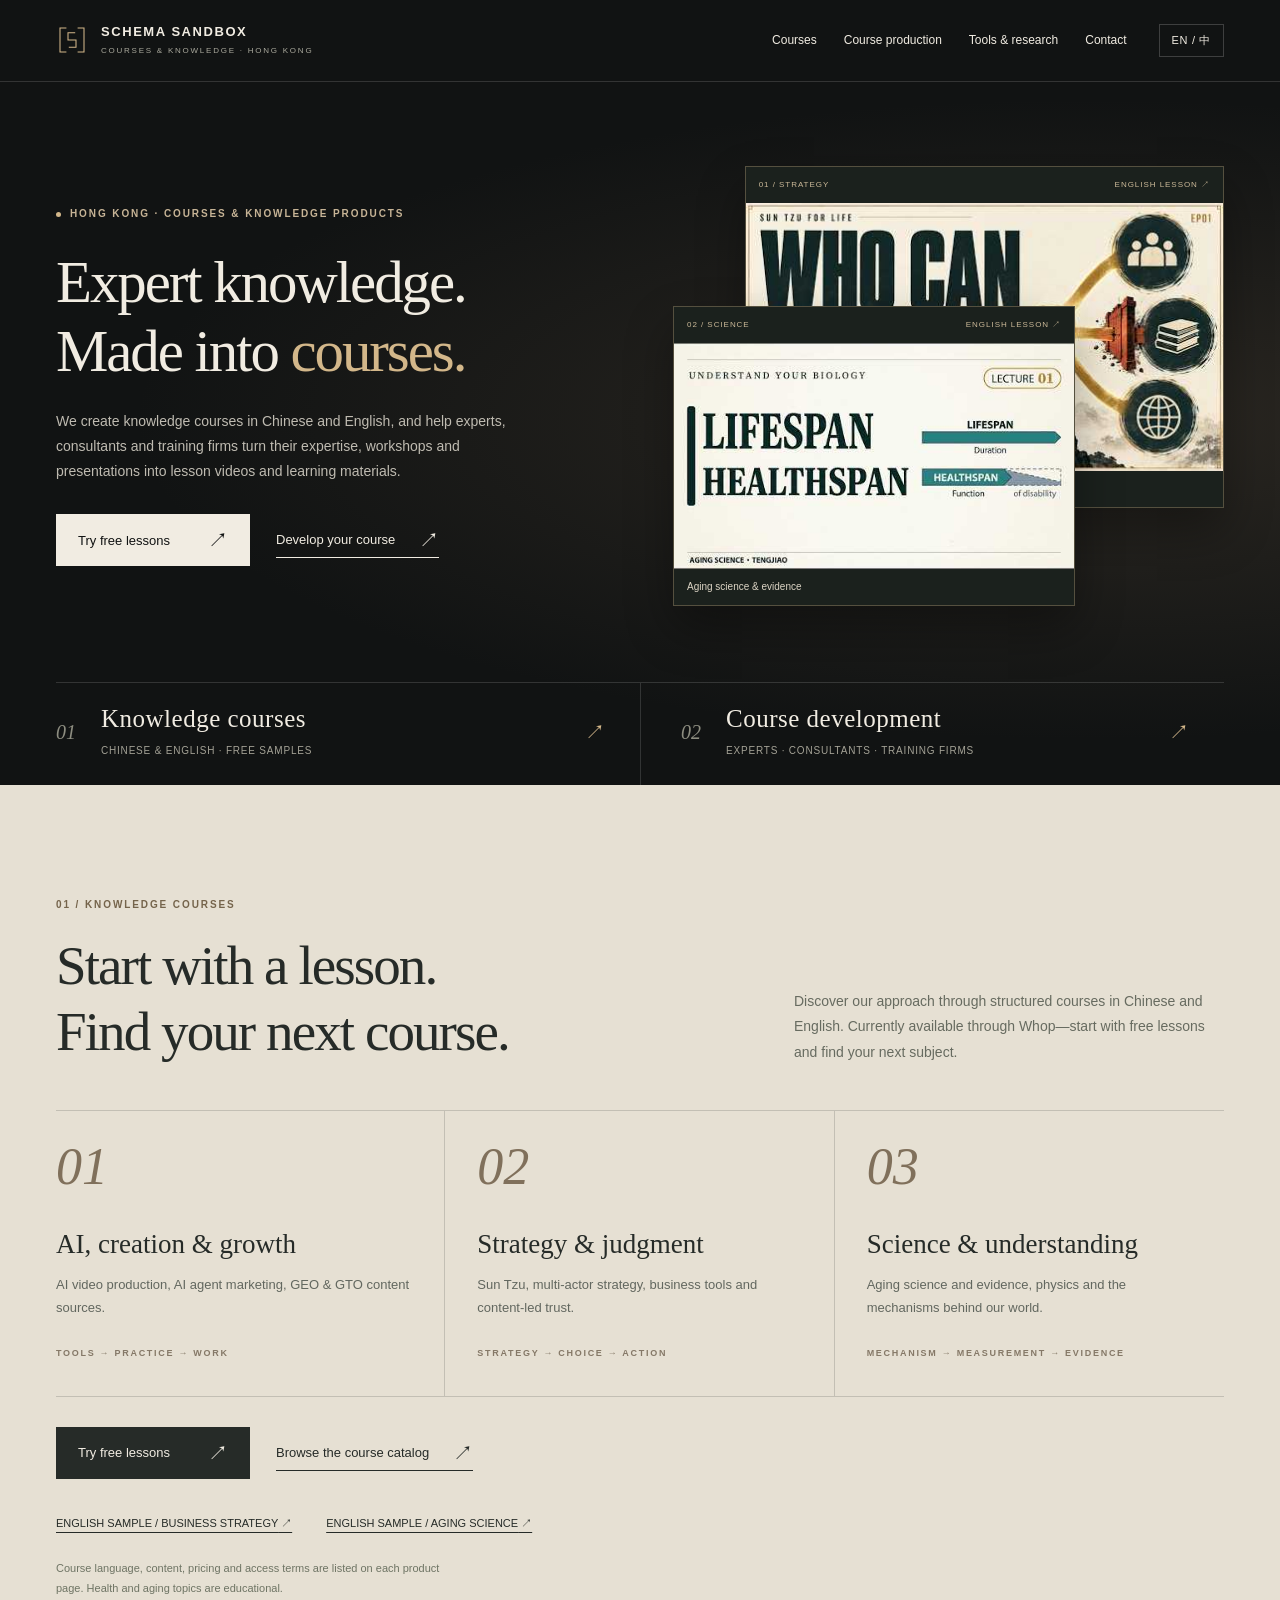
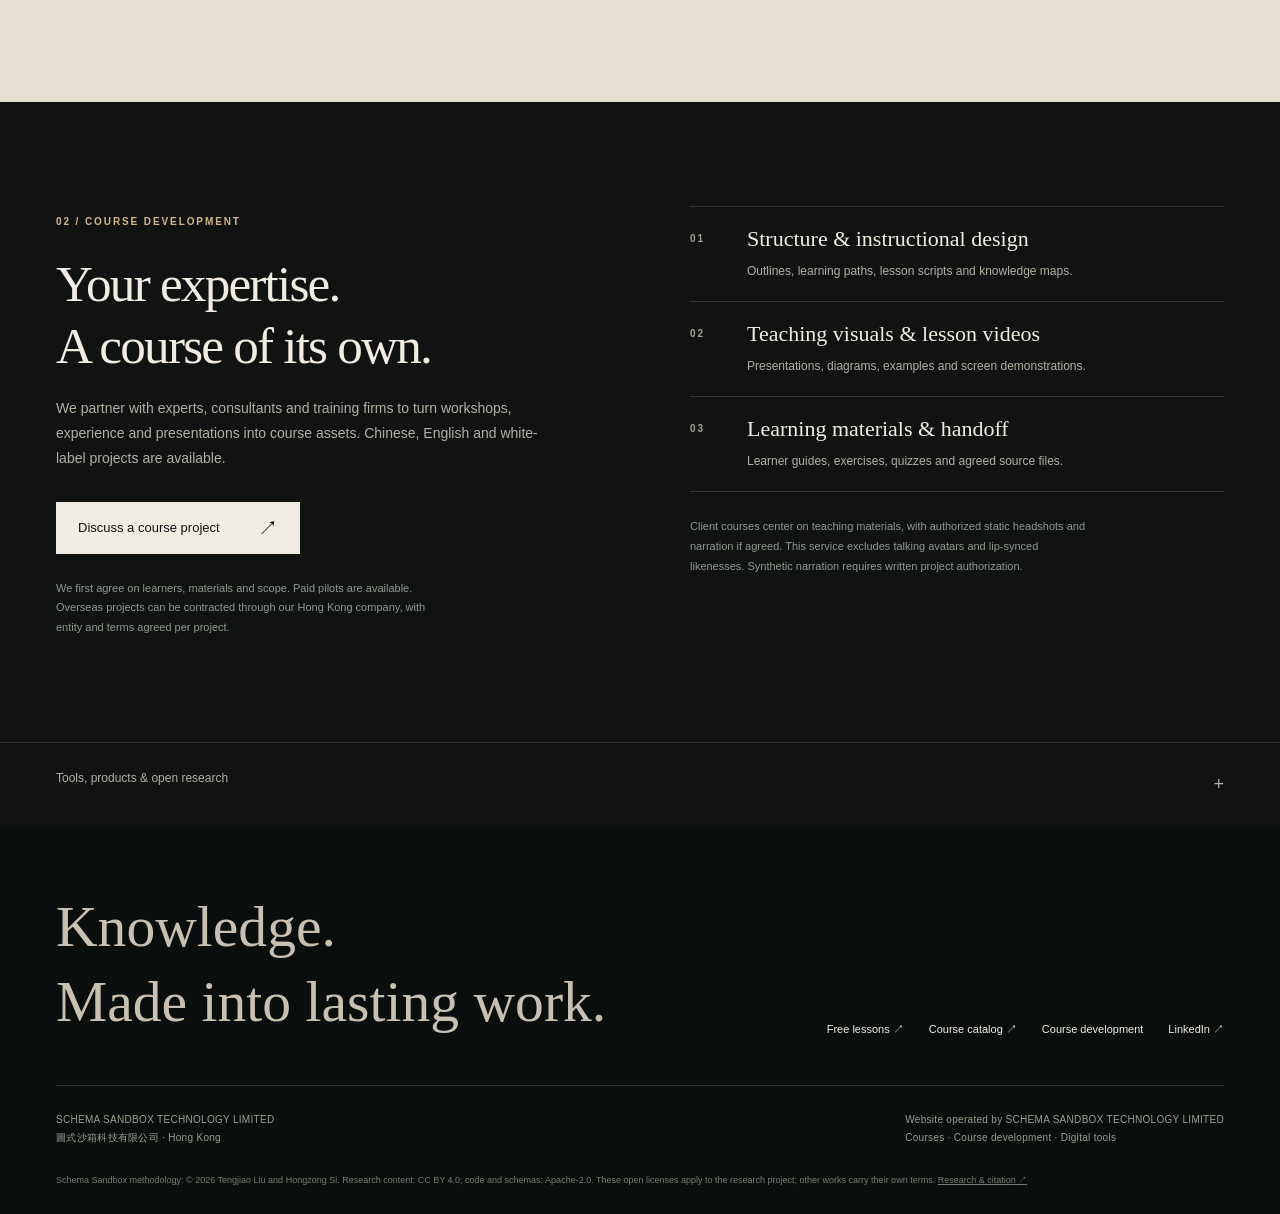
==== commit b43abb11: "Withdraw unlaunched IP and focus homepage on available course businesses" ====
--- a/index.html
+++ b/index.html
@@ -1,33 +1,18 @@
-<!doctype html><html lang="zh-CN"><head><meta charset="UTF-8"><meta name="viewport" content="width=device-width,initial-scale=1"><meta name="theme-color" content="#111313"><title>Schema Sandbox｜原创思想与人物世界</title><meta name="description" content="以MR.TENG《美，不可言》与3T Studio为核心，创作原创节目、人物故事与知识作品。香港圖式沙箱科技有限公司。"><meta property="og:title" content="Schema Sandbox｜原创思想与人物世界"><meta property="og:description" content="以MR.TENG《美，不可言》与3T Studio为核心，创作原创节目、人物故事与知识作品。香港圖式沙箱科技有限公司。"><link rel="icon" type="image/png" href="assets/schema_sandbox_logo.png"><link rel="stylesheet" href="studio-v4.css?v=20261119b"><script src="studio-v4.js?v=20261119b" defer></script></head><body id="top" data-page="home"><a class="skip" href="#main"><span class="zh ">跳至正文</span><span class="en ">Skip to content</span></a><header class="site-header"><div class="wrap nav">
-    <a class="wordmark" href="index.html" aria-label="Schema Sandbox home"><svg viewBox="0 0 40 40" fill="none" aria-hidden="true"><path d="M13 5H5v30h8M27 5h8v30h-8M24 11H15v9h10v9h-9" stroke="#d3b78a" stroke-width="1.3"/></svg><span><strong>SCHEMA SANDBOX</strong><small>ORIGINAL IP STUDIO · HONG KONG</small></span></a>
-    <nav class="nav-links" id="navlinks" aria-label="Main navigation"><a href="beauty.html"><span class="zh ">美，不可言</span><span class="en ">Beauty, Beyond Words</span></a><a href="3t.html">3T STUDIO</a><a href="index.html#courses"><span class="zh ">知识作品</span><span class="en ">Learning</span></a><a href="index.html#services"><span class="zh ">合作</span><span class="en ">Collaborate</span></a></nav>
+<!doctype html><html lang="zh-CN"><head><meta charset="UTF-8"><meta name="viewport" content="width=device-width,initial-scale=1"><meta name="theme-color" content="#111313"><title>Schema Sandbox｜知识课程与课程开发</title><meta name="description" content="原创中英文知识课程，以及面向专家、顾问和培训机构的课程开发服务。香港圖式沙箱科技有限公司。"><meta property="og:title" content="Schema Sandbox｜知识课程与课程开发"><meta property="og:description" content="原创中英文知识课程，以及面向专家、顾问和培训机构的课程开发服务。香港圖式沙箱科技有限公司。"><link rel="icon" type="image/png" href="assets/schema_sandbox_logo.png"><link rel="stylesheet" href="studio-v4.css?v=20261119-scope5"><script src="studio-v4.js?v=20261119-scope5" defer></script></head><body id="top" data-page="home"><a class="skip" href="#main"><span class="zh ">跳至正文</span><span class="en ">Skip to content</span></a><header class="site-header"><div class="wrap nav">
+    <a class="wordmark" href="index.html" aria-label="Schema Sandbox home"><svg viewBox="0 0 40 40" fill="none" aria-hidden="true"><path d="M13 5H5v30h8M27 5h8v30h-8M24 11H15v9h10v9h-9" stroke="#d3b78a" stroke-width="1.3"/></svg><span><strong>SCHEMA SANDBOX</strong><small>COURSES &amp; KNOWLEDGE · HONG KONG</small></span></a>
+    <nav class="nav-links" id="navlinks" aria-label="Main navigation"><a href="#courses"><span class="zh ">知识课程</span><span class="en ">Courses</span></a><a href="#services"><span class="zh ">课程开发</span><span class="en ">Course production</span></a><a href="#tools"><span class="zh ">工具与研究</span><span class="en ">Tools &amp; research</span></a><a href="#contact"><span class="zh ">联系</span><span class="en ">Contact</span></a></nav>
     <button class="language" id="language" aria-label="Switch to English">EN / 中</button><button class="menu-button" id="menu" aria-label="Menu" aria-expanded="false" aria-controls="navlinks">☰</button></div></header><main id="main">
-<section class="hero"><div class="wrap hero-stage"><div class="hero-copy fade-in"><div class="eyebrow"><span class="dot"></span><span class="zh ">香港 · 原生 IP 工作室</span><span class="en ">HONG KONG · ORIGINAL IP STUDIO</span></div>
-<h1 class="zh ">思想有作者。<br>故事有<em>人生。</em></h1><h1 class="en ">Ideas with a voice.<br>Stories with a <em>life.</em></h1>
-<p class="zh ">从 MR.TENG 的真实思考，到 3T 的原创人物世界。我们创作节目、故事与知识作品，让值得被记住的思想和人物持续生长。</p><p class="en ">From MR.TENG's real-world perspective to 3T's original character world. We create programs, stories and learning experiences built around ideas and people worth remembering.</p>
-<div class="actions"><a class="button" href="beauty.html"><span class="zh ">探索《美，不可言》</span><span class="en ">Discover Beauty, Beyond Words</span><span class="arrow" aria-hidden="true">↗</span></a><a class="text-link" href="3t.html"><span class="zh ">进入 3T 的世界</span><span class="en ">Enter the world of 3T</span><span class="arrow" aria-hidden="true">↗</span></a></div></div>
-<div class="hero-portraits fade-in"><figure class="hero-portrait"><img src="assets/studio-v4/mian.webp" width="1672" height="941" alt="3T原创角色陈眠，坐在暖木空间中" fetchpriority="high"><figcaption>MIAN / 陈眠</figcaption></figure><figure class="hero-portrait"><img src="assets/studio-v4/sylvia.webp" width="1280" height="1920" alt="3T原创角色蔡医生，黑色针织衫与白领" fetchpriority="high"><figcaption>SYLVIA / 蔡医生</figcaption></figure><figure class="hero-portrait"><img src="assets/studio-v4/vesper.webp" width="772" height="1024" alt="3T原创角色萧，浅色衣着的人物设定" fetchpriority="high"><figcaption>VESPER / 萧</figcaption></figure><div class="hero-art-label"><b>3T STUDIO</b><span class="zh ">原创角色世界 · 开发中</span><span class="en ">ORIGINAL CHARACTER WORLD · IN DEVELOPMENT</span></div></div></div>
-<div class="wrap hero-bottom"><a class="hero-project" href="beauty.html"><span class="number">01</span><div><strong>美，不可言</strong><small>MR.TENG / BEAUTY, BEYOND WORDS</small></div><span class="arrow">↗</span></a><a class="hero-project" href="3t.html"><span class="number">02</span><div><strong>3T STUDIO</strong><small><span class="zh ">三个女人，六段人生。</span><span class="en ">THREE WOMEN. SIX LIVES.</span></small></div><span class="arrow">↗</span></a></div></section>
-
-<div class="intro-line"><div class="wrap"><span class="index">SCHEMA SANDBOX<br>ORIGINAL CONTENT &amp; IP</span><p class="zh ">以作者建立思想的辨识度，<br>以人物和故事，打开作品的生命力。</p><p class="en ">An author gives ideas a distinctive voice.<br>Characters and stories give them a world to live in.</p></div></div>
-
-<section class="section light" id="stories"><div class="wrap"><div class="beauty-grid"><div><div class="project-number"><span class="n">01</span><span class="label">MR.TENG / AUTHOR-LED SERIES</span></div><span class="eyebrow"><span class="zh ">当前重点创作</span><span class="en ">CURRENT CREATIVE FOCUS</span></span><h2 class="beauty-title">美，不可言</h2><p class="zh tagline">从美的选择，<br>到人生的主导权。</p><p class="en tagline">From choices about beauty.<br>To choices about your life.</p><p class="zh description">谁在定义你的美？以真实作者 MR.TENG 的思考为源，一位原创角色追问、质疑与交锋。从审美、身体与情绪出发，谈论那些最终属于自己的选择。</p><p class="en description">Who gets to define your beauty? Rooted in MR.TENG's perspective, an original character asks, questions and challenges. A dialogue about beauty, the body, emotion and the choices that are your own.</p><div class="topic-line"><span class="pill"><span class="zh ">作者表达</span><span class="en ">AUTHOR-LED</span></span><span class="pill"><span class="zh ">女性与决策</span><span class="en ">WOMEN &amp; AGENCY</span></span><span class="pill"><span class="zh ">对话节目</span><span class="en ">DIALOGUE SERIES</span></span></div><a class="button" href="beauty.html"><span class="zh ">走进作品</span><span class="en ">Explore the series</span><span class="arrow" aria-hidden="true">↗</span></a></div>
-<figure class="beauty-picture"><div class="image"><img src="assets/studio-v4/mr-teng.webp" alt="MR.TENG 的数字形象，在主座麦克风前" width="2208" height="1056" loading="lazy"></div><figcaption class="picture-caption"><span>MR.TENG / 美，不可言</span><span><span class="zh ">作者本人的数字形象</span><span class="en ">AUTHOR’S DIGITAL LIKENESS</span></span></figcaption></figure></div>
-<div class="beauty-under"><article><span class="index">01</span><h3 class="zh ">关于美</h3><h3 class="en ">On beauty</h3><p class="zh ">看清审美标准，以及被标准遮住的自己。</p><p class="en ">Looking at aesthetic standards—and the person beyond them.</p></article><article><span class="index">02</span><h3 class="zh ">关于判断</h3><h3 class="en ">On judgment</h3><p class="zh ">把情绪、证据与代价，放回同一张桌上。</p><p class="en ">Bringing emotion, evidence and consequences into the same conversation.</p></article><article><span class="index">03</span><h3 class="zh ">关于选择</h3><h3 class="en ">On choice</h3><p class="zh ">讨论他人的期待，也保留自己的决定。</p><p class="en ">Making room for your decisions amid other people's expectations.</p></article></div></div></section>
-
-<section class="section project-three" id="three-t"><div class="wrap"><div class="project-number"><span class="n">02</span><span class="label">ORIGINAL CHARACTERS / STORY WORLD</span></div><div class="three-top"><div class="three-lockup">3T<span>STUDIO</span></div><span class="pill"><span class="zh ">原创角色世界 · 开发中</span><span class="en ">ORIGINAL WORLD · IN DEVELOPMENT</span></span></div>
-<div class="three-lead"><h2 class="zh ">三个女人，六段人生。</h2><h2 class="en ">Three women.<br>Six lives.</h2><p class="zh ">她们可以重新体验命运，却不能轻易摆脱体验留下的后果。三位当代女性，与三段历史人生相遇，展开关于关系、选择与第二人生的原创故事。</p><p class="en ">They can experience another life, but cannot simply leave its consequences behind. Three contemporary women encounter three historical lives in an original world of relationships, choices and second lives.</p></div>
-<div class="character-teasers"><a class="character-teaser mian" href="3t.html#characters"><div class="image"><img src="assets/studio-v4/mian.webp" alt="陈眠 Mian" width="1672" height="941" loading="lazy"></div><div class="character-caption"><div><h3 class="zh ">陈眠</h3><h3 class="en ">Mian</h3><p class="zh ">叙事、目光与自我</p><p class="en ">STORY · GAZE · SELF</p></div><small>MIAN ↗</small></div></a><a class="character-teaser sylvia" href="3t.html#characters"><div class="image"><img src="assets/studio-v4/sylvia.webp" alt="蔡医生 Sylvia" width="1280" height="1920" loading="lazy"></div><div class="character-caption"><div><h3 class="zh ">蔡医生</h3><h3 class="en ">Sylvia</h3><p class="zh ">科学、情感与归属</p><p class="en ">SCIENCE · EMOTION · BELONGING</p></div><small>SYLVIA ↗</small></div></a><a class="character-teaser vesper" href="3t.html#characters"><div class="image"><img src="assets/studio-v4/vesper.webp" alt="萧 Vesper" width="772" height="1024" loading="lazy"></div><div class="character-caption"><div><h3 class="zh ">萧</h3><h3 class="en ">Vesper</h3><p class="zh ">资源、信任与失控</p><p class="en ">RESOURCES · TRUST · CONTROL</p></div><small>VESPER ↗</small></div></a></div>
-<div class="three-tail"><p class="zh ">由人物节目与故事展开，向图文、音频及互动叙事延伸。三位人物均为原创虚构角色，相关作品正在开发。</p><p class="en ">A world unfolding through character-led programs and stories, with visual, audio and interactive extensions in development. All three are original fictional characters.</p><a class="text-link" href="3t.html"><span class="zh ">认识人物，探索第二人生</span><span class="en ">Meet the characters. Explore second lives.</span><span class="arrow" aria-hidden="true">↗</span></a></div></div></section>
-
-<section class="section knowledge" id="courses"><div class="wrap"><div class="section-top"><div><span class="eyebrow">03 / KNOWLEDGE WORKS</span><h2 class="zh ">思想的另一种作品形态。</h2><h2 class="en ">Another form<br>for ideas to take.</h2></div><p class="zh ">从系统课程认识我们的知识表达。中英文作品目前通过 Whop 提供，先试听，再选择自己的学习方向。</p><p class="en ">Discover our approach through structured courses in Chinese and English. Currently available through Whop—start with free lessons and find your next subject.</p></div>
+<section class="hero course-hero"><div class="wrap hero-stage"><div class="hero-copy"><div class="eyebrow"><span class="dot"></span><span class="zh ">香港 · 知识产品与课程开发</span><span class="en ">HONG KONG · COURSES &amp; KNOWLEDGE PRODUCTS</span></div><h1 class="zh ">把专业知识，<br>做成可交付的<em>课程。</em></h1><h1 class="en ">Expert knowledge.<br>Made into <em>courses.</em></h1><p class="zh ">我们制作中英文知识课程，也为专家、顾问和培训机构，将已有经验、工作坊与课件制作成课程视频及配套学习材料。</p><p class="en ">We create knowledge courses in Chinese and English, and help experts, consultants and training firms turn their expertise, workshops and presentations into lesson videos and learning materials.</p><div class="actions"><a class="button" href="https://whop.com/psi-dc87/free-preview-5-percent-22-lessons/" target="_blank" rel="noopener"><span class="zh ">免费试听课程</span><span class="en ">Try free lessons</span><span class="arrow">↗</span></a><a class="text-link" href="#services"><span class="zh ">开发你的课程</span><span class="en ">Develop your course</span><span class="arrow">↗</span></a></div></div>
+<div class="course-showcase"><a class="lesson-frame strategy-frame" href="https://www.youtube.com/watch?v=Edl020S5Dzs" target="_blank" rel="noopener"><div class="lesson-caption"><span>01 / STRATEGY</span><span>ENGLISH LESSON ↗</span></div><div class="lesson-image"><img src="assets/course-samples/strategy.jpg" alt="商业战略英文课程的实际视频封面" width="480" height="360" fetchpriority="high"></div><div class="lesson-foot"><span class="zh ">商业战略与决策</span><span class="en ">Business strategy &amp; decision-making</span></div></a><a class="lesson-frame science-frame" href="https://www.youtube.com/watch?v=69hW2GsIOSY" target="_blank" rel="noopener"><div class="lesson-caption"><span>02 / SCIENCE</span><span>ENGLISH LESSON ↗</span></div><div class="lesson-image"><img src="assets/course-samples/aging-science.jpg" alt="衰老科学英文课程的实际视频封面" width="480" height="360"></div><div class="lesson-foot"><span class="zh ">衰老科学与证据</span><span class="en ">Aging science &amp; evidence</span></div></a></div></div>
+<div class="wrap hero-bottom"><a class="hero-project" href="#courses"><span class="number">01</span><div><strong><span class="zh ">原创知识课程</span><span class="en ">Knowledge courses</span></strong><small><span class="zh ">中英文课程 · 免费试听</span><span class="en ">CHINESE &amp; ENGLISH · FREE SAMPLES</span></small></div><span class="arrow">↗</span></a><a class="hero-project" href="#services"><span class="number">02</span><div><strong><span class="zh ">课程开发服务</span><span class="en ">Course development</span></strong><small><span class="zh ">专家 · 顾问 · 培训机构</span><span class="en ">EXPERTS · CONSULTANTS · TRAINING FIRMS</span></small></div><span class="arrow">↗</span></a></div></section>
+<section class="section knowledge" id="courses"><div class="wrap"><div class="section-top"><div><span class="eyebrow">01 / KNOWLEDGE COURSES</span><h2 class="zh ">中英文课程，<br>先试听，再选择。</h2><h2 class="en ">Start with a lesson.<br>Find your next course.</h2></div><p class="zh ">从系统课程认识我们的知识表达。中英文作品目前通过 Whop 提供，先试听，再选择自己的学习方向。</p><p class="en ">Discover our approach through structured courses in Chinese and English. Currently available through Whop—start with free lessons and find your next subject.</p></div>
 <div class="knowledge-grid"><article class="knowledge-item"><div class="symbol">01</div><h3 class="zh ">AI 创作与内容增长</h3><h3 class="en ">AI, creation &amp; growth</h3><p class="zh ">AI 视频制作、AI Agent 营销、GEO &amp; GTO 信源实战。</p><p class="en ">AI video production, AI agent marketing, GEO &amp; GTO content sources.</p><span class="micro">TOOLS → PRACTICE → WORK</span></article><article class="knowledge-item"><div class="symbol">02</div><h3 class="zh ">战略、判断与信任</h3><h3 class="en ">Strategy &amp; judgment</h3><p class="zh ">孙子兵法、多方博弈、商业工具与内容信任。</p><p class="en ">Sun Tzu, multi-actor strategy, business tools and content-led trust.</p><span class="micro">STRATEGY → CHOICE → ACTION</span></article><article class="knowledge-item"><div class="symbol">03</div><h3 class="zh ">科学与世界认知</h3><h3 class="en ">Science &amp; understanding</h3><p class="zh ">衰老科学与证据、《物理不说谎》及机制思考。</p><p class="en ">Aging science and evidence, physics and the mechanisms behind our world.</p><span class="micro">MECHANISM → MEASUREMENT → EVIDENCE</span></article></div>
 <div class="actions"><a class="button" href="https://whop.com/psi-dc87/free-preview-5-percent-22-lessons/" target="_blank" rel="noopener"><span class="zh ">免费试听课程</span><span class="en ">Try free lessons</span><span class="arrow" aria-hidden="true">↗</span></a><a class="text-link" href="https://whop.com/psi-dc87/products/" target="_blank" rel="noopener"><span class="zh ">浏览课程目录</span><span class="en ">Browse the course catalog</span><span class="arrow" aria-hidden="true">↗</span></a></div><div class="samples"><a href="https://www.youtube.com/watch?v=Edl020S5Dzs" target="_blank" rel="noopener"><span class="zh ">英文样片 / 商业战略与决策</span><span class="en ">ENGLISH SAMPLE / BUSINESS STRATEGY</span> ↗</a><a href="https://www.youtube.com/watch?v=69hW2GsIOSY" target="_blank" rel="noopener"><span class="zh ">英文样片 / 衰老科学与证据</span><span class="en ">ENGLISH SAMPLE / AGING SCIENCE</span> ↗</a></div><p class="scope-note" style="color:#6e7464!important"><span class="zh ">课程语言、内容、价格及访问权益以各商品页为准。健康与衰老主题为知识教育。</span><span class="en ">Course language, content, pricing and access terms are listed on each product page. Health and aging topics are educational.</span></p></div></section>
 
-<section class="section collaboration" id="services"><div class="wrap collaboration-grid"><div><span class="eyebrow">04 / STUDIO PARTNERSHIPS</span><h2 class="zh ">把你的专业，<br>做成一门好课。</h2><h2 class="en ">Your expertise.<br>A course of its own.</h2><p class="zh ">除了创作自己的作品，我们也与专家、顾问及培训机构合作，把已有的工作坊、经验与课件制作成课程资产。支持中文、英文与白标项目。</p><p class="en ">Alongside our original work, we partner with experts, consultants and training firms to turn workshops, experience and presentations into course assets. Chinese, English and white-label projects are available.</p><div class="actions"><a class="button" href="https://www.linkedin.com/in/liutengjiao/" target="_blank" rel="noopener"><span class="zh ">讨论课程合作</span><span class="en ">Discuss a course project</span><span class="arrow" aria-hidden="true">↗</span></a></div><p class="scope-note"><span class="zh ">先确认目标学员、已有材料与范围，可从付费试点开始。海外项目可由香港公司签约，具体主体与条款按项目确认。</span><span class="en ">We first agree on learners, materials and scope. Paid pilots are available. Overseas projects can be contracted through our Hong Kong company, with entity and terms agreed per project.</span></p></div>
+<section class="section collaboration" id="services"><div class="wrap collaboration-grid"><div><span class="eyebrow">02 / COURSE DEVELOPMENT</span><h2 class="zh ">把你的专业，<br>做成一门好课。</h2><h2 class="en ">Your expertise.<br>A course of its own.</h2><p class="zh ">我们与专家、顾问及培训机构合作，把已有的工作坊、经验与课件制作成课程资产。支持中文、英文与白标项目。</p><p class="en ">We partner with experts, consultants and training firms to turn workshops, experience and presentations into course assets. Chinese, English and white-label projects are available.</p><div class="actions"><a class="button" href="https://www.linkedin.com/in/liutengjiao/" target="_blank" rel="noopener"><span class="zh ">讨论课程合作</span><span class="en ">Discuss a course project</span><span class="arrow" aria-hidden="true">↗</span></a></div><p class="scope-note"><span class="zh ">先确认目标学员、已有材料与范围，可从付费试点开始。海外项目可由香港公司签约，具体主体与条款按项目确认。</span><span class="en ">We first agree on learners, materials and scope. Paid pilots are available. Overseas projects can be contracted through our Hong Kong company, with entity and terms agreed per project.</span></p></div>
 <div><div class="delivery"><div class="delivery-row"><span class="index">01</span><div><h3 class="zh ">课程设计与知识整理</h3><h3 class="en ">Structure &amp; instructional design</h3><p class="zh ">大纲、学习路径、逐课讲稿与知识结构。</p><p class="en ">Outlines, learning paths, lesson scripts and knowledge maps.</p></div></div><div class="delivery-row"><span class="index">02</span><div><h3 class="zh ">教学视觉与课程视频</h3><h3 class="en ">Teaching visuals &amp; lesson videos</h3><p class="zh ">课件、图示、案例及屏幕演示。</p><p class="en ">Presentations, diagrams, examples and screen demonstrations.</p></div></div><div class="delivery-row"><span class="index">03</span><div><h3 class="zh ">学习材料与成果交付</h3><h3 class="en ">Learning materials &amp; handoff</h3><p class="zh ">学员手册、练习、题库及约定源文件。</p><p class="en ">Learner guides, exercises, quizzes and agreed source files.</p></div></div></div><p class="scope-note"><span class="zh ">客户课程以教学材料为画面主体，可用授权静态头像与旁白；此服务不含动态数字讲师或口型同步形象。合成声音须取得项目书面授权。</span><span class="en ">Client courses center on teaching materials, with authorized static headshots and narration if agreed. This service excludes talking avatars and lip-synced likenesses. Synthetic narration requires written project authorization.</span></p></div></div></section>
 
 <section class="tools" id="tools"><div class="wrap"><details><summary><span class="zh ">工具、产品与开放研究</span><span class="en ">Tools, products &amp; open research</span></summary><div class="tool-links"><a href="http://schemadocs.org/" target="_blank" rel="noopener"><strong>Schema Docs ↗</strong><p class="zh ">本地优先的文档转换、脱敏与 AI 交接工具。</p><p class="en ">Local-first document conversion, masking and AI handoff.</p></a><a href="https://geo.schemasandbox.com/" target="_blank" rel="noopener"><strong>Brand Shuttle GEO ↗</strong><p class="zh ">面向搜索与 AI 可见性的网站诊断和内容工具。</p><p class="en ">Website diagnosis and content tools for search and AI visibility.</p></a><a href="research.html"><strong>Schema Sandbox Research ↗</strong><p class="zh ">AI Agent 执行边界方法论、协议草案与引用指南。</p><p class="en ">Open methodology, protocol drafts and citation guidance for AI agent execution boundaries.</p></a></div></details></div></section>
-</main><footer class="footer" id="contact"><div class="wrap"><div class="footer-top"><div class="footer-statement"><span class="zh ">思想有作者。<br>故事有人生。</span><span class="en ">Ideas with a voice.<br>Stories with a life.</span></div><div class="footer-links"><a href="beauty.html"><span class="zh ">美，不可言</span><span class="en ">Beauty, Beyond Words</span></a><a href="3t.html">3T STUDIO</a><a href="https://whop.com/psi-dc87/products/" target="_blank" rel="noopener"><span class="zh ">课程目录</span><span class="en ">Course catalog</span> ↗</a><a href="https://www.linkedin.com/in/liutengjiao/" target="_blank" rel="noopener">LinkedIn ↗</a></div></div>
-    <div class="footer-identity"><div>SCHEMA SANDBOX TECHNOLOGY LIMITED<br>圖式沙箱科技有限公司 · Hong Kong</div><div><span class="zh ">网站运营主体：圖式沙箱科技有限公司</span><span class="en ">Website operated by SCHEMA SANDBOX TECHNOLOGY LIMITED</span><br><span class="zh ">原创思想 · 人物世界 · 知识作品</span><span class="en ">Original ideas · Character worlds · Knowledge works</span></div></div>
+</main><footer class="footer" id="contact"><div class="wrap"><div class="footer-top"><div class="footer-statement"><span class="zh ">让知识，<br>成为可交付的作品。</span><span class="en ">Knowledge.<br>Made into lasting work.</span></div><div class="footer-links"><a href="https://whop.com/psi-dc87/free-preview-5-percent-22-lessons/" target="_blank" rel="noopener"><span class="zh ">免费试听</span><span class="en ">Free lessons</span> ↗</a><a href="https://whop.com/psi-dc87/products/" target="_blank" rel="noopener"><span class="zh ">课程目录</span><span class="en ">Course catalog</span> ↗</a><a href="#services"><span class="zh ">课程开发</span><span class="en ">Course development</span></a><a href="https://www.linkedin.com/in/liutengjiao/" target="_blank" rel="noopener">LinkedIn ↗</a></div></div>
+    <div class="footer-identity"><div>SCHEMA SANDBOX TECHNOLOGY LIMITED<br>圖式沙箱科技有限公司 · Hong Kong</div><div><span class="zh ">网站运营主体：圖式沙箱科技有限公司</span><span class="en ">Website operated by SCHEMA SANDBOX TECHNOLOGY LIMITED</span><br><span class="zh ">知识课程 · 课程开发 · 数字工具</span><span class="en ">Courses · Course development · Digital tools</span></div></div>
     <p class="footer-legal"><span class="zh ">Schema Sandbox 方法论：© 2026 Tengjiao Liu 与 Hongzong Si。研究内容采用 CC BY 4.0，代码与 Schema 采用 Apache-2.0；该开放许可适用于研究项目，其他作品按各自声明。</span><span class="en ">Schema Sandbox methodology: © 2026 Tengjiao Liu and Hongzong Si. Research content: CC BY 4.0; code and schemas: Apache-2.0. These open licenses apply to the research project; other works carry their own terms.</span> <a href="research.html#license"><span class="zh ">研究与引用</span><span class="en ">Research &amp; citation</span> ↗</a></p></div></footer></body></html>
--- a/studio-v4.css
+++ b/studio-v4.css
@@ -1,6 +1,6 @@
 @charset "UTF-8";
 :root{--night:#111313;--night2:#1a1c1b;--paper:#f1ece2;--ink:#262b28;--muted:#b4b4a9;--gold:#d3b78a;--line:#ffffff24;--wine:#642c35;--max:1360px}
-*{box-sizing:border-box}html{scroll-behavior:smooth;scroll-padding-top:94px}body{margin:0;background:var(--night);color:var(--paper);font:16px/1.8 -apple-system,BlinkMacSystemFont,"Segoe UI","Microsoft YaHei",sans-serif;-webkit-font-smoothing:antialiased}a{color:inherit;text-decoration:none}button{font:inherit;cursor:pointer}img{display:block;width:100%;height:100%;object-fit:cover}p,h1,h2,h3,figure{margin:0}p{max-width:65ch}h1,h2,h3,.serif{font-family:"Songti SC","Noto Serif CJK SC","SimSun",Georgia,serif;font-weight:400;line-height:1.2}h1,h2{letter-spacing:-.035em}button,a{-webkit-tap-highlight-color:transparent}a:focus-visible,button:focus-visible,summary:focus-visible{outline:2px solid var(--gold);outline-offset:6px}::selection{background:var(--gold);color:var(--night)}.wrap{width:min(var(--max),calc(100% - 112px));margin:auto}.skip{position:fixed;left:20px;top:-70px;background:var(--paper);color:var(--night);padding:10px;z-index:100}.skip:focus{top:10px}.eyebrow,.index,.micro{font-size:10px;letter-spacing:.19em;text-transform:uppercase;font-weight:600}.eyebrow{color:var(--gold)}.index{color:#9f9f92}.muted{color:var(--muted)}.dot{display:inline-block;width:5px;height:5px;background:var(--gold);border-radius:50%;margin-right:9px;vertical-align:middle}.arrow{font-family:Arial,sans-serif;font-size:20px;font-weight:400;line-height:1}.pill{display:inline-flex;border:1px solid currentColor;border-radius:30px;padding:4px 11px;line-height:1.6;font-size:10px;letter-spacing:.06em}.actions{display:flex;align-items:center;gap:26px;flex-wrap:wrap;margin-top:30px}.button{display:inline-flex;align-items:center;justify-content:space-between;gap:38px;min-height:52px;padding:13px 21px;background:var(--paper);color:var(--night);font-size:13px;border:1px solid transparent;transition:background .2s,color .2s}.button:hover{background:var(--gold)}.button.ghost{background:transparent;border-color:#ffffff50;color:var(--paper)}.button.ghost:hover{border-color:var(--gold);color:var(--gold)}.text-link{display:inline-flex;align-items:center;gap:24px;padding:6px 0;border-bottom:1px solid currentColor;font-size:13px}.text-link:hover{color:var(--gold)}.light .text-link:hover{color:var(--wine)}.section{padding:104px 0}.light{background:var(--paper);color:var(--ink)}.light .muted{color:#686b61}.light .eyebrow{color:var(--wine)}.light .button{background:var(--wine);color:var(--paper)}.light .button:hover{background:var(--ink)}.light .pill{color:#6d6056}.section-top{display:flex;justify-content:space-between;gap:70px;align-items:end;margin-bottom:45px}.section-top h2{font-size:clamp(36px,4.3vw,66px);margin-top:15px}.section-top p{max-width:430px;color:var(--muted);font-size:14px}.light .section-top p{color:#686b61}.site-header{height:82px;position:relative;z-index:30;background:var(--night);border-bottom:1px solid var(--line)}.nav{height:100%;display:flex;align-items:center;gap:32px}.wordmark{display:flex;align-items:center;gap:13px;margin-right:auto}.wordmark svg{width:32px;height:32px}.wordmark strong{display:block;font-size:13px;font-weight:600;letter-spacing:.12em;line-height:1.4}.wordmark small{display:block;font-size:8px;letter-spacing:.22em;color:#aaa99d;margin-top:3px}.nav-links{display:flex;align-items:center;gap:27px;font-size:12px}.nav-links a{position:relative}.nav-links a:after{content:"";position:absolute;left:0;right:100%;bottom:-8px;height:1px;background:var(--gold);transition:right .25s}.nav-links a:hover:after{right:0}.language,.menu-button{border:1px solid #ffffff30;color:var(--paper);background:transparent;padding:6px 12px;font-size:11px;letter-spacing:.06em}.menu-button{display:none}.hero{position:relative;isolation:isolate;overflow:hidden}.hero:before{content:"";position:absolute;inset:0;background:linear-gradient(90deg,#111313 12%,#111313bd 57%,#1113136b),url('assets/studio-v4/studio.webp') center/cover;opacity:.48;z-index:-1}.hero-stage{display:grid;grid-template-columns:1.02fr 1fr;gap:55px;align-items:center;min-height:590px;padding:62px 0 55px}.hero h1{font-size:clamp(48px,5.6vw,86px);line-height:1.18;margin:25px 0 22px}.hero h1 em{font-style:normal;color:var(--gold)}.hero-copy>p{font-size:14px;color:#bfbbb1;max-width:460px}.hero-copy .eyebrow{color:#c7b496;font-size:10px}.hero-portraits{position:relative;display:grid;grid-template-columns:repeat(3,1fr);gap:12px;align-items:center;padding:25px 0 36px}.hero-portrait{height:345px;position:relative;overflow:hidden}.hero-portrait:nth-child(2){transform:translateY(-24px)}.hero-portrait:nth-child(3){transform:translateY(25px)}.hero-portrait img{filter:saturate(.6);transition:filter .6s,transform .8s}.hero-portrait:hover img{filter:saturate(1);transform:scale(1.03)}.hero-portrait:first-child img{object-position:47% center}.hero-portrait:nth-child(2) img{object-position:50% 25%}.hero-portrait:nth-child(3) img{object-position:50% 30%}.hero-portrait:after{content:"";position:absolute;inset:45% 0 0;background:linear-gradient(transparent,#080c0cba)}.hero-portrait figcaption{position:absolute;left:15px;bottom:17px;z-index:1;font-size:10px;letter-spacing:.1em;color:#e0dbce}.hero-art-label{position:absolute;bottom:0;right:0;font-size:9px;letter-spacing:.18em;color:#9d9b90}.hero-art-label b{font:21px Georgia,serif;letter-spacing:.05em;color:var(--paper);margin-right:10px}.hero-bottom{border-top:1px solid var(--line);display:grid;grid-template-columns:1fr 1fr}.hero-project{display:flex;align-items:center;gap:25px;padding:22px 0 25px}.hero-project:nth-child(2){border-left:1px solid var(--line);padding-left:40px}.hero-project .number{color:#8d8d80;font:italic 20px Georgia,serif}.hero-project strong{font:26px "Songti SC","SimSun",Georgia,serif;letter-spacing:.02em}.hero-project small{display:block;color:#a4a296;font-size:10px;margin-top:5px;letter-spacing:.08em}.hero-project .arrow{margin-left:auto;margin-right:35px;color:var(--gold)}.intro-line{padding:50px 0;border-bottom:1px solid var(--line)}.intro-line .wrap{display:flex;justify-content:space-between;gap:50px;align-items:center}.intro-line p{max-width:700px;font-size:clamp(19px,2.2vw,29px);line-height:1.6;color:#ded8cc}.intro-line .index{max-width:150px;line-height:1.8}.project-number{display:flex;align-items:center;gap:13px;margin-bottom:28px}.project-number .n{font:italic 30px Georgia,serif}.project-number .label{font-size:10px;letter-spacing:.17em}.beauty-grid{display:grid;grid-template-columns:.9fr 1.15fr;gap:75px;align-items:center}.beauty-title{font-size:clamp(48px,6vw,86px);color:var(--wine);margin:15px 0 28px;letter-spacing:.025em}.beauty-grid .tagline{font:28px/1.5 "Songti SC","SimSun",Georgia,serif;margin-bottom:18px}.beauty-grid .description{color:#65675d;font-size:14px}.beauty-picture{position:relative;margin-top:15px}.beauty-picture .image{aspect-ratio:1.3;overflow:hidden;position:relative}.beauty-picture img{object-position:43% center}.beauty-picture:before{content:"";position:absolute;left:-22px;top:-22px;width:55%;height:60%;border:1px solid #9b8980}.picture-caption{display:flex;justify-content:space-between;gap:20px;border-top:1px solid #242b2926;margin-top:16px;padding-top:12px;font-size:9px;color:#716b60;letter-spacing:.08em}.topic-line{display:flex;gap:10px;flex-wrap:wrap;margin:24px 0}.beauty-under{display:grid;grid-template-columns:repeat(3,1fr);gap:45px;border-top:1px solid #242b2926;margin-top:65px;padding-top:30px}.beauty-under h3{font-size:22px;margin:13px 0 10px}.beauty-under p{font-size:13px;color:#717167}.project-three{position:relative;overflow:hidden}.project-three .three-top{display:flex;justify-content:space-between;gap:40px;align-items:center}.three-lockup{font-size:clamp(68px,10.5vw,155px);font-family:Arial,sans-serif;font-weight:700;letter-spacing:-.075em;line-height:.85}.three-lockup span{font-size:.3em;font-weight:400;display:inline-block;letter-spacing:.14em;margin-left:.5em;vertical-align:middle;line-height:1.15}.three-lead{display:grid;grid-template-columns:1fr 1fr;gap:70px;margin:45px 0 35px;align-items:start}.three-lead h2{font-size:clamp(32px,3.5vw,53px)}.three-lead p{color:var(--muted);font-size:14px}.character-teasers{display:grid;grid-template-columns:repeat(3,1fr);gap:22px}.character-teaser .image{height:355px;overflow:hidden;position:relative}.character-teaser img{filter:saturate(.7);transition:transform .7s,filter .7s}.character-teaser:hover img{transform:scale(1.035);filter:saturate(1)}.mian img{object-position:47% center}.sylvia img{object-position:50% 20%}.vesper img{object-position:50% 25%}.character-caption{border-bottom:1px solid var(--line);padding:18px 0 20px;display:flex;justify-content:space-between;align-items:end}.character-caption h3{font-size:24px}.character-caption small{font-size:9px;color:#979b90;letter-spacing:.14em}.character-caption p{font-size:11px;color:#aaa99d;margin-top:7px}.three-tail{display:flex;justify-content:space-between;gap:40px;align-items:end;margin-top:36px}.three-tail p{font-size:12px;color:#a5a69a;max-width:570px}.knowledge{background:#e6e0d3;color:var(--ink)}.knowledge .eyebrow{color:#75644b}.knowledge .section-top p{color:#676b60}.knowledge-grid{display:grid;grid-template-columns:repeat(3,1fr);gap:0;border-top:1px solid #252b292e;border-bottom:1px solid #252b292e}.knowledge-item{padding:30px 32px 35px;border-right:1px solid #252b292e}.knowledge-item:first-child{padding-left:0}.knowledge-item:last-child{border:0}.knowledge-item .symbol{font:italic 52px Georgia,serif;color:#80705b;line-height:1;margin-bottom:35px}.knowledge-item h3{font-size:27px;margin-bottom:13px}.knowledge-item p{font-size:13px;color:#62675f}.knowledge-item .micro{font-size:9px;margin-top:25px;display:block;color:#857867}.knowledge .button{background:var(--ink);color:var(--paper)}.knowledge .text-link:hover{color:var(--wine)}.samples{margin-top:35px;display:flex;gap:34px;flex-wrap:wrap}.samples a{font-size:11px;text-decoration:underline;text-underline-offset:5px}.collaboration-grid{display:grid;grid-template-columns:1fr 1fr;gap:100px}.collaboration h2{font-size:clamp(35px,4vw,60px);margin:18px 0 20px}.collaboration p{font-size:14px;color:#b0b0a4}.delivery{border-top:1px solid var(--line)}.delivery-row{padding:19px 0;border-bottom:1px solid var(--line);display:grid;grid-template-columns:40px 1fr;gap:17px}.delivery-row .index{padding-top:4px}.delivery-row h3{font-size:22px;margin-bottom:8px}.delivery-row p{font-size:12px}.scope-note{font-size:11px!important;color:#92988e!important;margin-top:25px}.tools{border-top:1px solid var(--line);padding:25px 0}.tools details>summary{list-style:none;display:flex;justify-content:space-between;gap:20px;cursor:pointer;font-size:12px;color:#aeb1a5}.tools summary::-webkit-details-marker{display:none}.tools details>summary:after{content:"+";font-size:18px}.tools details[open]>summary:after{content:"−"}.tool-links{display:grid;grid-template-columns:repeat(3,1fr);gap:35px;padding:30px 0 15px}.tool-links strong{font-size:13px;font-weight:500}.tool-links p{font-size:11px;color:#92998c;margin-top:7px}.footer{background:#0a0e0d;padding:65px 0 25px}.footer-top{display:flex;justify-content:space-between;gap:40px;align-items:end;padding-bottom:45px}.footer-statement{font:clamp(28px,4.5vw,64px)/1.3 "Songti SC","SimSun",Georgia,serif;color:#c8c1b1}.footer-links{display:flex;gap:25px;font-size:11px}.footer-identity{display:flex;justify-content:space-between;gap:30px;padding:25px 0;border-top:1px solid var(--line);font-size:10px;color:#9b9f90;letter-spacing:.03em}.footer-legal{font-size:9px;color:#757f70;max-width:100%;line-height:1.9}.footer-legal a{text-decoration:underline}.subhero{position:relative;min-height:610px;display:flex;align-items:center;overflow:hidden;isolation:isolate}.subhero>img{position:absolute;inset:0;z-index:-2}.subhero:after{content:"";position:absolute;inset:0;z-index:-1;background:linear-gradient(90deg,#0c1111eb 0,#1014149c 42%,#10141408 75%),linear-gradient(0deg,#10141470,transparent 60%)}.subhero h1{font-size:clamp(50px,6.8vw,105px);margin:22px 0 25px}.subhero p{color:#c8c8b9;font-size:16px;max-width:470px}.subhero .wrap{padding:65px 0}.beauty-hero{background:var(--wine)}.beauty-hero>img{left:36%;width:64%;object-position:44% center;filter:saturate(.65)}.beauty-hero:after{background:linear-gradient(90deg,#532b34 20%,#532b34d6 37%,#532b3424 65%,#532b341f),linear-gradient(0deg,#20141860,transparent)}.beauty-hero h1{letter-spacing:.04em}.beauty-hero p{color:#e4d5ce}.beauty-hero .eyebrow{color:#d4beb0}.beauty-hero .pill{margin-left:15px;color:#d5c2b8}.editorial{display:grid;grid-template-columns:1fr 1.3fr;gap:100px;align-items:start}.editorial h2{font-size:clamp(36px,4.8vw,68px)}.editorial>div>p{color:#65695e;font-size:16px;margin-bottom:20px}.editorial .large-p{font:26px/1.7 "Songti SC","SimSun",Georgia,serif;color:var(--ink)}.topic-grid{display:grid;grid-template-columns:repeat(3,1fr);gap:50px;padding-top:45px;border-top:1px solid #242b2926;margin-top:65px}.topic-grid h3{font-size:29px;margin:18px 0}.topic-grid p{font-size:13px;color:#74766a}.full-image{position:relative;aspect-ratio:2.45;overflow:hidden}.full-image:after{content:"";position:absolute;inset:55% 0 0;background:linear-gradient(transparent,#0c1111c9)}.full-image figcaption{position:absolute;left:55px;bottom:30px;z-index:1;font-size:10px;letter-spacing:.1em}.show-format{display:grid;grid-template-columns:1fr 1.1fr;gap:95px}.show-format h2{font-size:48px;margin:18px 0 25px}.show-format .statement{font:24px/1.7 "Songti SC","SimSun",Georgia,serif;color:#d9d0c0}.format-list{border-top:1px solid var(--line)}.format-list article{display:grid;grid-template-columns:35px 1fr;gap:18px;padding:22px 0;border-bottom:1px solid var(--line)}.format-list h3{font-size:22px;margin-bottom:8px}.format-list p{font-size:13px;color:#aaa99c}.closing-panel{padding:65px 0;background:#1a2421}.closing-panel .wrap{display:flex;align-items:center;justify-content:space-between;gap:60px}.closing-panel h2{font-size:36px;margin:12px 0}.closing-panel p{font-size:13px;color:#adb4a8}.three-hero{min-height:650px}.three-hero>img{object-position:center 45%}.three-hero h1{max-width:700px}.three-hero .three-word{font:700 clamp(58px,7vw,105px)/.9 Arial,sans-serif;letter-spacing:-.075em;margin:28px 0}.three-hero .three-word span{font-size:.35em;font-weight:400;letter-spacing:.17em;margin-left:.45em}.three-hero .statement{font:clamp(26px,3.1vw,44px)/1.5 "Songti SC","SimSun",Georgia,serif;color:var(--paper)}.world-statement{display:grid;grid-template-columns:1fr 1fr;gap:100px}.world-statement h2{font-size:clamp(37px,4vw,60px)}.world-statement p{font-size:15px;color:#b6b5a8;margin-bottom:20px}.profile-grid{display:grid;grid-template-columns:repeat(3,1fr);gap:28px}.profile-photo{height:450px;overflow:hidden;position:relative}.profile-photo .role{position:absolute;top:18px;left:18px;z-index:1;background:#101414a6;padding:5px 10px;font-size:9px;letter-spacing:.09em}.profile-grid h3{font-size:30px;margin:25px 0 10px}.profile-grid h3 small{font:11px/1.5 Arial,sans-serif;letter-spacing:.15em;display:block;color:var(--gold);margin-top:8px}.profile-grid p{color:#b6b4a7;font-size:13px}.profile-grid details{margin-top:18px;border-top:1px solid var(--line);padding-top:13px}.profile-grid summary{font-size:11px;color:var(--gold);cursor:pointer}.profile-grid details p{font-size:12px;margin-top:12px;color:#939d8d}.disclosure{font-size:11px;color:#879280;padding-top:30px;border-top:1px solid var(--line);margin-top:40px}.world-expansions{display:grid;grid-template-columns:repeat(3,1fr);border-top:1px solid #242b2926}.world-expansions article{padding:35px 35px 0 0}.world-expansions h3{font-size:28px;margin:22px 0 15px}.world-expansions p{font-size:13px;color:#6a7062}.world-expansions .num{font:italic 48px Georgia,serif;color:#9d8d72}.world-expansions .pill{margin-top:25px}.phone-hint{display:none}.page-back{display:inline-flex;font-size:11px;color:#b3b4a6;margin-bottom:15px;border-bottom:1px solid #ffffff30}.fade-in{animation:rise .9s ease both}@keyframes rise{from{opacity:0;transform:translateY(18px)}to{opacity:1;transform:translateY(0)}}
+*{box-sizing:border-box}html{scroll-behavior:smooth;scroll-padding-top:94px}body{margin:0;background:var(--night);color:var(--paper);font:16px/1.8 -apple-system,BlinkMacSystemFont,"Segoe UI","Microsoft YaHei",sans-serif;-webkit-font-smoothing:antialiased}a{color:inherit;text-decoration:none}button{font:inherit;cursor:pointer}img{display:block;width:100%;height:100%;object-fit:cover}p,h1,h2,h3,figure{margin:0}p{max-width:65ch}h1,h2,h3,.serif{font-family:"Songti SC","Noto Serif CJK SC","SimSun",Georgia,serif;font-weight:400;line-height:1.2}h1,h2{letter-spacing:-.035em}button,a{-webkit-tap-highlight-color:transparent}a:focus-visible,button:focus-visible,summary:focus-visible{outline:2px solid var(--gold);outline-offset:6px}::selection{background:var(--gold);color:var(--night)}.wrap{width:min(var(--max),calc(100% - 112px));margin:auto}.skip{position:fixed;left:20px;top:-70px;background:var(--paper);color:var(--night);padding:10px;z-index:100}.skip:focus{top:10px}.eyebrow,.index,.micro{font-size:10px;letter-spacing:.19em;text-transform:uppercase;font-weight:600}.eyebrow{color:var(--gold)}.index{color:#9f9f92}.muted{color:var(--muted)}.dot{display:inline-block;width:5px;height:5px;background:var(--gold);border-radius:50%;margin-right:9px;vertical-align:middle}.arrow{font-family:Arial,sans-serif;font-size:20px;font-weight:400;line-height:1}.pill{display:inline-flex;border:1px solid currentColor;border-radius:30px;padding:4px 11px;line-height:1.6;font-size:10px;letter-spacing:.06em}.actions{display:flex;align-items:center;gap:26px;flex-wrap:wrap;margin-top:30px}.button{display:inline-flex;align-items:center;justify-content:space-between;gap:38px;min-height:52px;padding:13px 21px;background:var(--paper);color:var(--night);font-size:13px;border:1px solid transparent;transition:background .2s,color .2s}.button:hover{background:var(--gold)}.button.ghost{background:transparent;border-color:#ffffff50;color:var(--paper)}.button.ghost:hover{border-color:var(--gold);color:var(--gold)}.text-link{display:inline-flex;align-items:center;gap:24px;padding:6px 0;border-bottom:1px solid currentColor;font-size:13px}.text-link:hover{color:var(--gold)}.light .text-link:hover{color:var(--wine)}.section{padding:104px 0}.light{background:var(--paper);color:var(--ink)}.light .muted{color:#686b61}.light .eyebrow{color:var(--wine)}.light .button{background:var(--wine);color:var(--paper)}.light .button:hover{background:var(--ink)}.light .pill{color:#6d6056}.section-top{display:flex;justify-content:space-between;gap:70px;align-items:end;margin-bottom:45px}.section-top h2{font-size:clamp(36px,4.3vw,66px);margin-top:15px}.section-top p{max-width:430px;color:var(--muted);font-size:14px}.light .section-top p{color:#686b61}.site-header{height:82px;position:relative;z-index:30;background:var(--night);border-bottom:1px solid var(--line)}.nav{height:100%;display:flex;align-items:center;gap:32px}.wordmark{display:flex;align-items:center;gap:13px;margin-right:auto}.wordmark svg{width:32px;height:32px}.wordmark strong{display:block;font-size:13px;font-weight:600;letter-spacing:.12em;line-height:1.4}.wordmark small{display:block;font-size:8px;letter-spacing:.22em;color:#aaa99d;margin-top:3px}.nav-links{display:flex;align-items:center;gap:27px;font-size:12px}.nav-links a{position:relative}.nav-links a:after{content:"";position:absolute;left:0;right:100%;bottom:-8px;height:1px;background:var(--gold);transition:right .25s}.nav-links a:hover:after{right:0}.language,.menu-button{border:1px solid #ffffff30;color:var(--paper);background:transparent;padding:6px 12px;font-size:11px;letter-spacing:.06em}.menu-button{display:none}.hero{position:relative;isolation:isolate;overflow:hidden}.hero:before{content:"";position:absolute;inset:0;background:linear-gradient(90deg,#111313 12%,#111313bd 57%,#1113136b);opacity:.48;z-index:-1}.hero-stage{display:grid;grid-template-columns:1.02fr 1fr;gap:55px;align-items:center;min-height:590px;padding:62px 0 55px}.hero h1{font-size:clamp(48px,5.6vw,86px);line-height:1.18;margin:25px 0 22px}.hero h1 em{font-style:normal;color:var(--gold)}.hero-copy>p{font-size:14px;color:#bfbbb1;max-width:460px}.hero-copy .eyebrow{color:#c7b496;font-size:10px}.hero-portraits{position:relative;display:grid;grid-template-columns:repeat(3,1fr);gap:12px;align-items:center;padding:25px 0 36px}.hero-portrait{height:345px;position:relative;overflow:hidden}.hero-portrait:nth-child(2){transform:translateY(-24px)}.hero-portrait:nth-child(3){transform:translateY(25px)}.hero-portrait img{filter:saturate(.6);transition:filter .6s,transform .8s}.hero-portrait:hover img{filter:saturate(1);transform:scale(1.03)}.hero-portrait:first-child img{object-position:47% center}.hero-portrait:nth-child(2) img{object-position:50% 25%}.hero-portrait:nth-child(3) img{object-position:50% 30%}.hero-portrait:after{content:"";position:absolute;inset:45% 0 0;background:linear-gradient(transparent,#080c0cba)}.hero-portrait figcaption{position:absolute;left:15px;bottom:17px;z-index:1;font-size:10px;letter-spacing:.1em;color:#e0dbce}.hero-art-label{position:absolute;bottom:0;right:0;font-size:9px;letter-spacing:.18em;color:#9d9b90}.hero-art-label b{font:21px Georgia,serif;letter-spacing:.05em;color:var(--paper);margin-right:10px}.hero-bottom{border-top:1px solid var(--line);display:grid;grid-template-columns:1fr 1fr}.hero-project{display:flex;align-items:center;gap:25px;padding:22px 0 25px}.hero-project:nth-child(2){border-left:1px solid var(--line);padding-left:40px}.hero-project .number{color:#8d8d80;font:italic 20px Georgia,serif}.hero-project strong{font:26px "Songti SC","SimSun",Georgia,serif;letter-spacing:.02em}.hero-project small{display:block;color:#a4a296;font-size:10px;margin-top:5px;letter-spacing:.08em}.hero-project .arrow{margin-left:auto;margin-right:35px;color:var(--gold)}.intro-line{padding:50px 0;border-bottom:1px solid var(--line)}.intro-line .wrap{display:flex;justify-content:space-between;gap:50px;align-items:center}.intro-line p{max-width:700px;font-size:clamp(19px,2.2vw,29px);line-height:1.6;color:#ded8cc}.intro-line .index{max-width:150px;line-height:1.8}.project-number{display:flex;align-items:center;gap:13px;margin-bottom:28px}.project-number .n{font:italic 30px Georgia,serif}.project-number .label{font-size:10px;letter-spacing:.17em}.beauty-grid{display:grid;grid-template-columns:.9fr 1.15fr;gap:75px;align-items:center}.beauty-title{font-size:clamp(48px,6vw,86px);color:var(--wine);margin:15px 0 28px;letter-spacing:.025em}.beauty-grid .tagline{font:28px/1.5 "Songti SC","SimSun",Georgia,serif;margin-bottom:18px}.beauty-grid .description{color:#65675d;font-size:14px}.beauty-picture{position:relative;margin-top:15px}.beauty-picture .image{aspect-ratio:1.3;overflow:hidden;position:relative}.beauty-picture img{object-position:43% center}.beauty-picture:before{content:"";position:absolute;left:-22px;top:-22px;width:55%;height:60%;border:1px solid #9b8980}.picture-caption{display:flex;justify-content:space-between;gap:20px;border-top:1px solid #242b2926;margin-top:16px;padding-top:12px;font-size:9px;color:#716b60;letter-spacing:.08em}.topic-line{display:flex;gap:10px;flex-wrap:wrap;margin:24px 0}.beauty-under{display:grid;grid-template-columns:repeat(3,1fr);gap:45px;border-top:1px solid #242b2926;margin-top:65px;padding-top:30px}.beauty-under h3{font-size:22px;margin:13px 0 10px}.beauty-under p{font-size:13px;color:#717167}.project-three{position:relative;overflow:hidden}.project-three .three-top{display:flex;justify-content:space-between;gap:40px;align-items:center}.three-lockup{font-size:clamp(68px,10.5vw,155px);font-family:Arial,sans-serif;font-weight:700;letter-spacing:-.075em;line-height:.85}.three-lockup span{font-size:.3em;font-weight:400;display:inline-block;letter-spacing:.14em;margin-left:.5em;vertical-align:middle;line-height:1.15}.three-lead{display:grid;grid-template-columns:1fr 1fr;gap:70px;margin:45px 0 35px;align-items:start}.three-lead h2{font-size:clamp(32px,3.5vw,53px)}.three-lead p{color:var(--muted);font-size:14px}.character-teasers{display:grid;grid-template-columns:repeat(3,1fr);gap:22px}.character-teaser .image{height:355px;overflow:hidden;position:relative}.character-teaser img{filter:saturate(.7);transition:transform .7s,filter .7s}.character-teaser:hover img{transform:scale(1.035);filter:saturate(1)}.mian img{object-position:47% center}.sylvia img{object-position:50% 20%}.vesper img{object-position:50% 25%}.character-caption{border-bottom:1px solid var(--line);padding:18px 0 20px;display:flex;justify-content:space-between;align-items:end}.character-caption h3{font-size:24px}.character-caption small{font-size:9px;color:#979b90;letter-spacing:.14em}.character-caption p{font-size:11px;color:#aaa99d;margin-top:7px}.three-tail{display:flex;justify-content:space-between;gap:40px;align-items:end;margin-top:36px}.three-tail p{font-size:12px;color:#a5a69a;max-width:570px}.knowledge{background:#e6e0d3;color:var(--ink)}.knowledge .eyebrow{color:#75644b}.knowledge .section-top p{color:#676b60}.knowledge-grid{display:grid;grid-template-columns:repeat(3,1fr);gap:0;border-top:1px solid #252b292e;border-bottom:1px solid #252b292e}.knowledge-item{padding:30px 32px 35px;border-right:1px solid #252b292e}.knowledge-item:first-child{padding-left:0}.knowledge-item:last-child{border:0}.knowledge-item .symbol{font:italic 52px Georgia,serif;color:#80705b;line-height:1;margin-bottom:35px}.knowledge-item h3{font-size:27px;margin-bottom:13px}.knowledge-item p{font-size:13px;color:#62675f}.knowledge-item .micro{font-size:9px;margin-top:25px;display:block;color:#857867}.knowledge .button{background:var(--ink);color:var(--paper)}.knowledge .text-link:hover{color:var(--wine)}.samples{margin-top:35px;display:flex;gap:34px;flex-wrap:wrap}.samples a{font-size:11px;text-decoration:underline;text-underline-offset:5px}.collaboration-grid{display:grid;grid-template-columns:1fr 1fr;gap:100px}.collaboration h2{font-size:clamp(35px,4vw,60px);margin:18px 0 20px}.collaboration p{font-size:14px;color:#b0b0a4}.delivery{border-top:1px solid var(--line)}.delivery-row{padding:19px 0;border-bottom:1px solid var(--line);display:grid;grid-template-columns:40px 1fr;gap:17px}.delivery-row .index{padding-top:4px}.delivery-row h3{font-size:22px;margin-bottom:8px}.delivery-row p{font-size:12px}.scope-note{font-size:11px!important;color:#92988e!important;margin-top:25px}.tools{border-top:1px solid var(--line);padding:25px 0}.tools details>summary{list-style:none;display:flex;justify-content:space-between;gap:20px;cursor:pointer;font-size:12px;color:#aeb1a5}.tools summary::-webkit-details-marker{display:none}.tools details>summary:after{content:"+";font-size:18px}.tools details[open]>summary:after{content:"−"}.tool-links{display:grid;grid-template-columns:repeat(3,1fr);gap:35px;padding:30px 0 15px}.tool-links strong{font-size:13px;font-weight:500}.tool-links p{font-size:11px;color:#92998c;margin-top:7px}.footer{background:#0a0e0d;padding:65px 0 25px}.footer-top{display:flex;justify-content:space-between;gap:40px;align-items:end;padding-bottom:45px}.footer-statement{font:clamp(28px,4.5vw,64px)/1.3 "Songti SC","SimSun",Georgia,serif;color:#c8c1b1}.footer-links{display:flex;gap:25px;font-size:11px}.footer-identity{display:flex;justify-content:space-between;gap:30px;padding:25px 0;border-top:1px solid var(--line);font-size:10px;color:#9b9f90;letter-spacing:.03em}.footer-legal{font-size:9px;color:#757f70;max-width:100%;line-height:1.9}.footer-legal a{text-decoration:underline}.subhero{position:relative;min-height:610px;display:flex;align-items:center;overflow:hidden;isolation:isolate}.subhero>img{position:absolute;inset:0;z-index:-2}.subhero:after{content:"";position:absolute;inset:0;z-index:-1;background:linear-gradient(90deg,#0c1111eb 0,#1014149c 42%,#10141408 75%),linear-gradient(0deg,#10141470,transparent 60%)}.subhero h1{font-size:clamp(50px,6.8vw,105px);margin:22px 0 25px}.subhero p{color:#c8c8b9;font-size:16px;max-width:470px}.subhero .wrap{padding:65px 0}.beauty-hero{background:var(--wine)}.beauty-hero>img{left:36%;width:64%;object-position:44% center;filter:saturate(.65)}.beauty-hero:after{background:linear-gradient(90deg,#532b34 20%,#532b34d6 37%,#532b3424 65%,#532b341f),linear-gradient(0deg,#20141860,transparent)}.beauty-hero h1{letter-spacing:.04em}.beauty-hero p{color:#e4d5ce}.beauty-hero .eyebrow{color:#d4beb0}.beauty-hero .pill{margin-left:15px;color:#d5c2b8}.editorial{display:grid;grid-template-columns:1fr 1.3fr;gap:100px;align-items:start}.editorial h2{font-size:clamp(36px,4.8vw,68px)}.editorial>div>p{color:#65695e;font-size:16px;margin-bottom:20px}.editorial .large-p{font:26px/1.7 "Songti SC","SimSun",Georgia,serif;color:var(--ink)}.topic-grid{display:grid;grid-template-columns:repeat(3,1fr);gap:50px;padding-top:45px;border-top:1px solid #242b2926;margin-top:65px}.topic-grid h3{font-size:29px;margin:18px 0}.topic-grid p{font-size:13px;color:#74766a}.full-image{position:relative;aspect-ratio:2.45;overflow:hidden}.full-image:after{content:"";position:absolute;inset:55% 0 0;background:linear-gradient(transparent,#0c1111c9)}.full-image figcaption{position:absolute;left:55px;bottom:30px;z-index:1;font-size:10px;letter-spacing:.1em}.show-format{display:grid;grid-template-columns:1fr 1.1fr;gap:95px}.show-format h2{font-size:48px;margin:18px 0 25px}.show-format .statement{font:24px/1.7 "Songti SC","SimSun",Georgia,serif;color:#d9d0c0}.format-list{border-top:1px solid var(--line)}.format-list article{display:grid;grid-template-columns:35px 1fr;gap:18px;padding:22px 0;border-bottom:1px solid var(--line)}.format-list h3{font-size:22px;margin-bottom:8px}.format-list p{font-size:13px;color:#aaa99c}.closing-panel{padding:65px 0;background:#1a2421}.closing-panel .wrap{display:flex;align-items:center;justify-content:space-between;gap:60px}.closing-panel h2{font-size:36px;margin:12px 0}.closing-panel p{font-size:13px;color:#adb4a8}.three-hero{min-height:650px}.three-hero>img{object-position:center 45%}.three-hero h1{max-width:700px}.three-hero .three-word{font:700 clamp(58px,7vw,105px)/.9 Arial,sans-serif;letter-spacing:-.075em;margin:28px 0}.three-hero .three-word span{font-size:.35em;font-weight:400;letter-spacing:.17em;margin-left:.45em}.three-hero .statement{font:clamp(26px,3.1vw,44px)/1.5 "Songti SC","SimSun",Georgia,serif;color:var(--paper)}.world-statement{display:grid;grid-template-columns:1fr 1fr;gap:100px}.world-statement h2{font-size:clamp(37px,4vw,60px)}.world-statement p{font-size:15px;color:#b6b5a8;margin-bottom:20px}.profile-grid{display:grid;grid-template-columns:repeat(3,1fr);gap:28px}.profile-photo{height:450px;overflow:hidden;position:relative}.profile-photo .role{position:absolute;top:18px;left:18px;z-index:1;background:#101414a6;padding:5px 10px;font-size:9px;letter-spacing:.09em}.profile-grid h3{font-size:30px;margin:25px 0 10px}.profile-grid h3 small{font:11px/1.5 Arial,sans-serif;letter-spacing:.15em;display:block;color:var(--gold);margin-top:8px}.profile-grid p{color:#b6b4a7;font-size:13px}.profile-grid details{margin-top:18px;border-top:1px solid var(--line);padding-top:13px}.profile-grid summary{font-size:11px;color:var(--gold);cursor:pointer}.profile-grid details p{font-size:12px;margin-top:12px;color:#939d8d}.disclosure{font-size:11px;color:#879280;padding-top:30px;border-top:1px solid var(--line);margin-top:40px}.world-expansions{display:grid;grid-template-columns:repeat(3,1fr);border-top:1px solid #242b2926}.world-expansions article{padding:35px 35px 0 0}.world-expansions h3{font-size:28px;margin:22px 0 15px}.world-expansions p{font-size:13px;color:#6a7062}.world-expansions .num{font:italic 48px Georgia,serif;color:#9d8d72}.world-expansions .pill{margin-top:25px}.phone-hint{display:none}.page-back{display:inline-flex;font-size:11px;color:#b3b4a6;margin-bottom:15px;border-bottom:1px solid #ffffff30}.fade-in{animation:rise .9s ease both}@keyframes rise{from{opacity:0;transform:translateY(18px)}to{opacity:1;transform:translateY(0)}}
 html:not([lang="en"]) .en{display:none!important}html[lang="en"] .zh{display:none!important}
 html[lang="en"] h1,html[lang="en"] h2,html[lang="en"] h3,html[lang="en"] .serif{font-family:Georgia,"Times New Roman",serif}html[lang="en"] .hero h1{font-size:clamp(45px,4.6vw,70px)}.hero-portrait:nth-child(2) img{height:160%;object-position:center top}.fade-in{animation:none}
 @media(min-width:1600px){.hero-stage{min-height:680px}.hero-portrait{height:420px}}
@@ -10,3 +10,9 @@
 @media(prefers-reduced-motion:reduce){html{scroll-behavior:auto}*,*:before,*:after{animation:none!important;transition:none!important}}
 
 .three-hero h1{font-size:clamp(44px,5vw,76px);max-width:980px}.three-hero h1>span{display:inline-block}
+html[lang="en"] .statement,html[lang="en"] .tagline,html[lang="en"] .large-p,html[lang="en"] .footer-statement,html[lang="en"] .hero-project strong{font-family:Georgia,"Times New Roman",serif}html[lang="en"] .three-hero .statement{font-size:clamp(24px,2.4vw,34px);max-width:650px;line-height:1.45}
+
+/* Current public business: courses and course development. */
+.course-hero:before{background:radial-gradient(ellipse at 85% 48%,#60514055,transparent 62%);opacity:1}.course-hero h1{font-size:clamp(46px,4.8vw,73px)}.course-showcase{position:relative;min-height:440px}.lesson-frame{position:absolute;display:block;background:#1b211d;border:1px solid #d3b78a50;box-shadow:0 22px 45px #0005;transition:transform .3s}.lesson-frame:hover{transform:translateY(-5px)}.strategy-frame{width:87%;top:0;right:0}.science-frame{width:73%;bottom:0;left:0}.lesson-caption{display:flex;justify-content:space-between;gap:12px;padding:11px 13px;font-size:8px;letter-spacing:.12em;color:#cbb998}.lesson-image{aspect-ratio:16/9;overflow:hidden}.lesson-image img{width:100%;height:100%;object-fit:cover}.lesson-foot{font-size:10px;padding:9px 13px;color:#ddd5c5}.course-hero .hero-copy>p{max-width:480px}.course-hero .hero-stage{min-height:600px}.course-hero .hero-project strong{font-size:25px}
+@media(max-width:1100px){.course-showcase{min-height:385px}.course-hero .hero-project strong{font-size:23px}}
+@media(max-width:760px){.course-hero h1{font-size:clamp(37px,9.7vw,55px)}.course-hero .hero-stage{min-height:auto}.course-showcase{min-height:355px;margin:15px 0 5px}.strategy-frame{width:91%}.science-frame{width:75%}.lesson-caption{font-size:7px;padding:9px 10px}.lesson-foot{font-size:9px;padding:7px 10px}.course-hero .hero-project strong{font-size:18px}.course-hero .hero-project small{max-width:130px;line-height:1.7}.course-hero .hero-project{gap:10px}.course-hero .hero-project:nth-child(2){padding-left:18px}}@media(max-width:380px){.course-showcase{min-height:320px}.course-hero .hero-project strong{font-size:16px}}
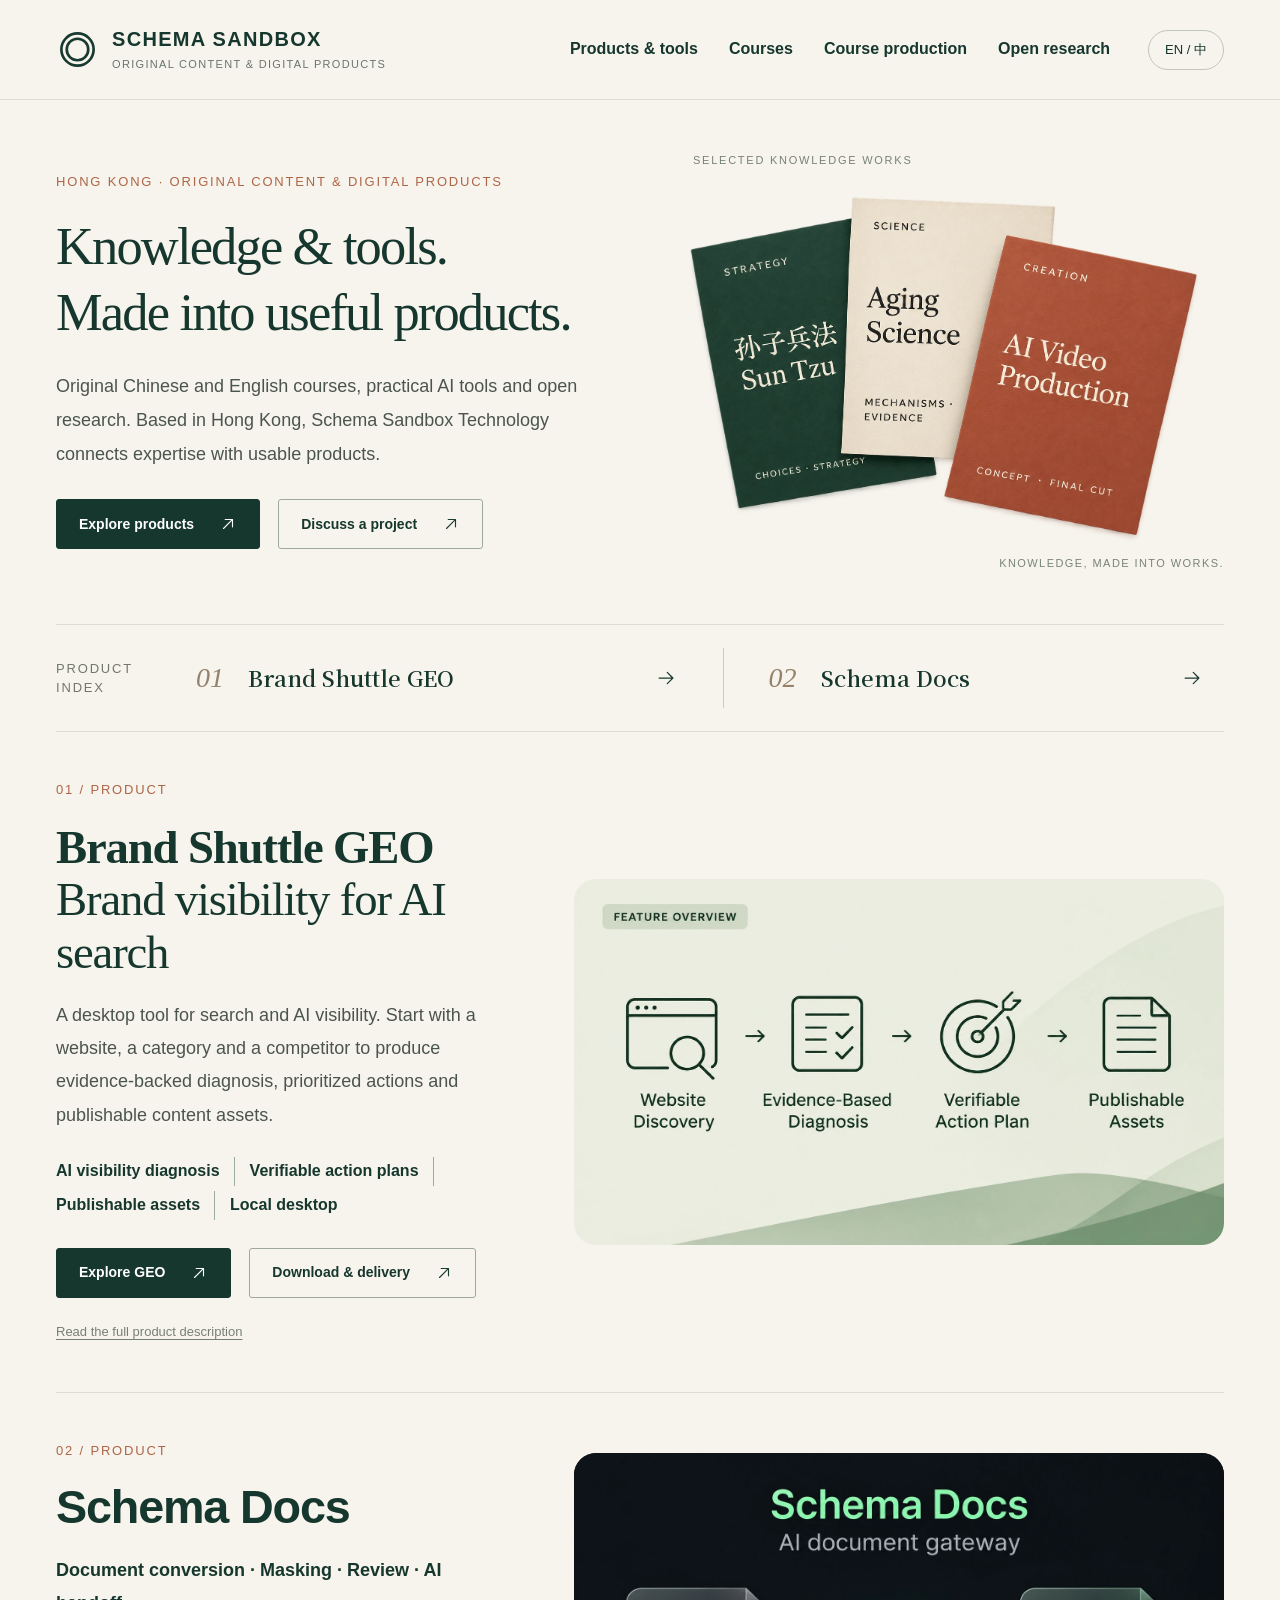
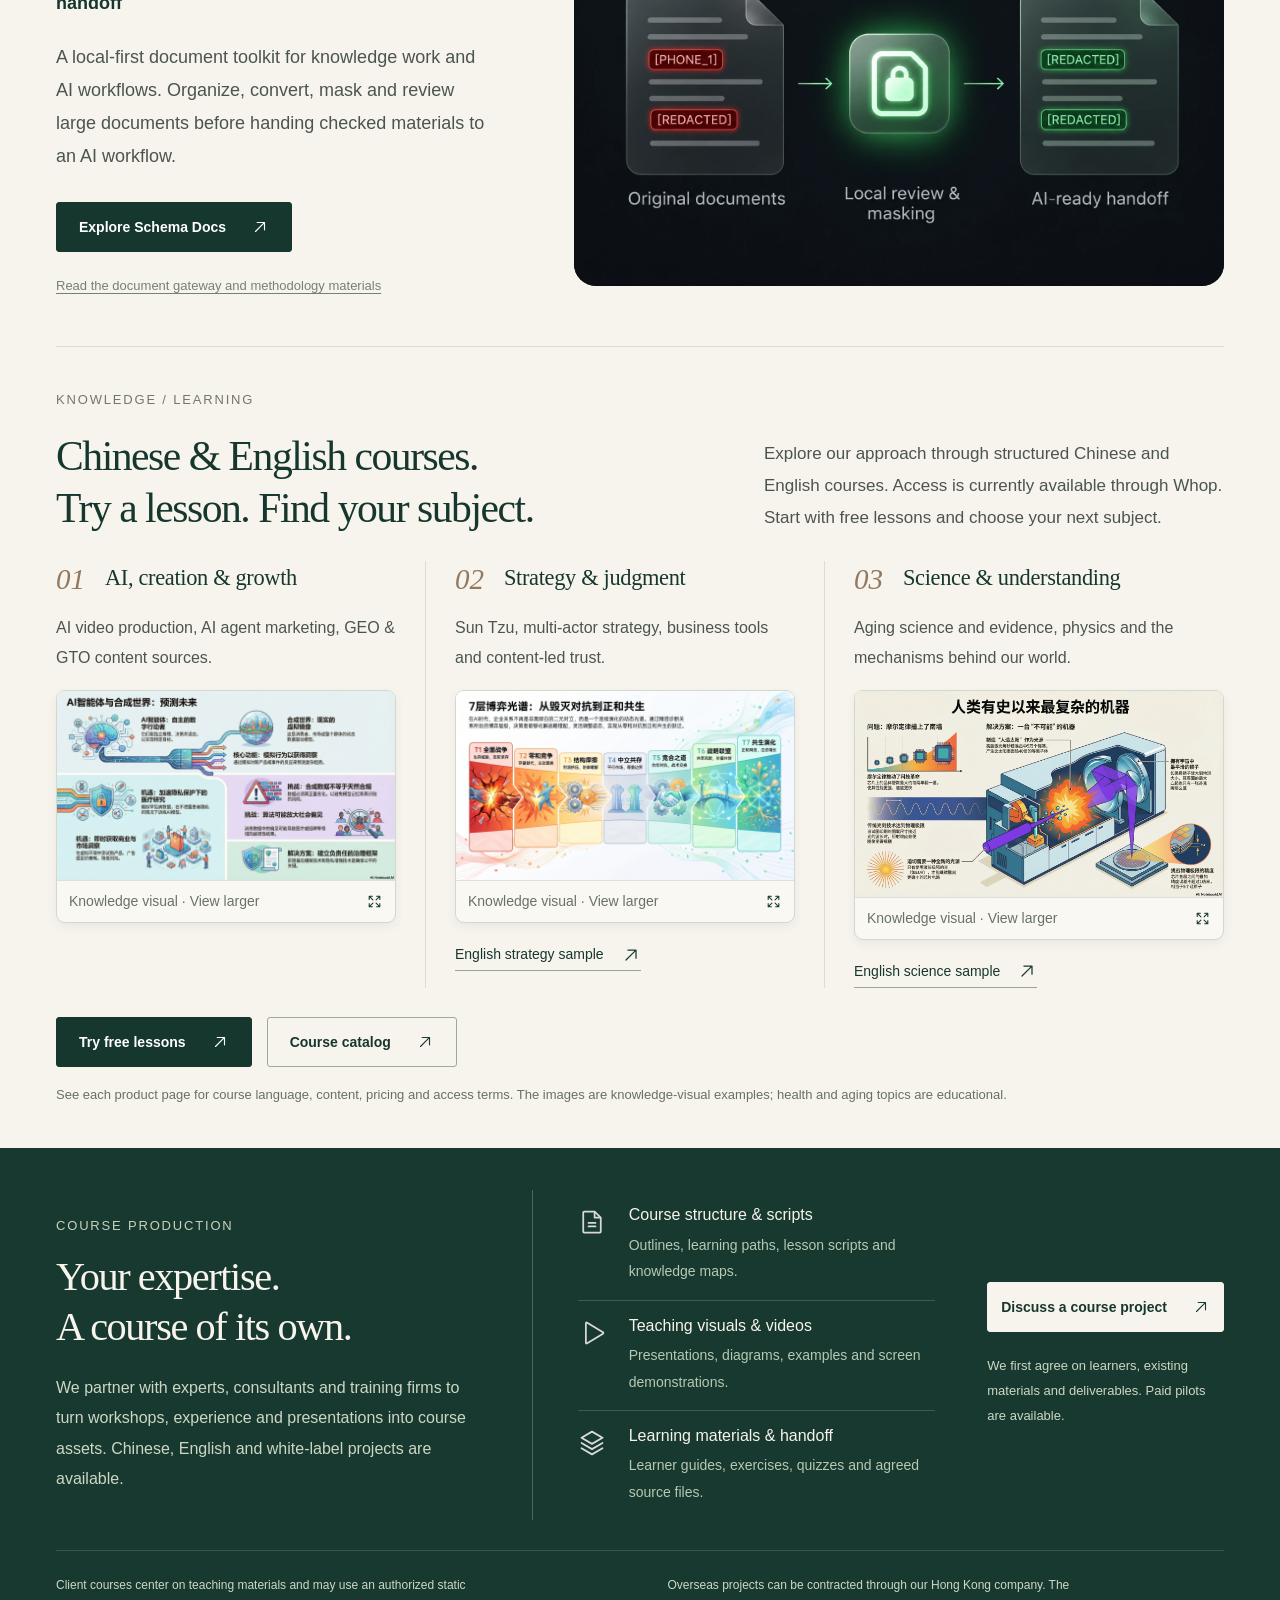
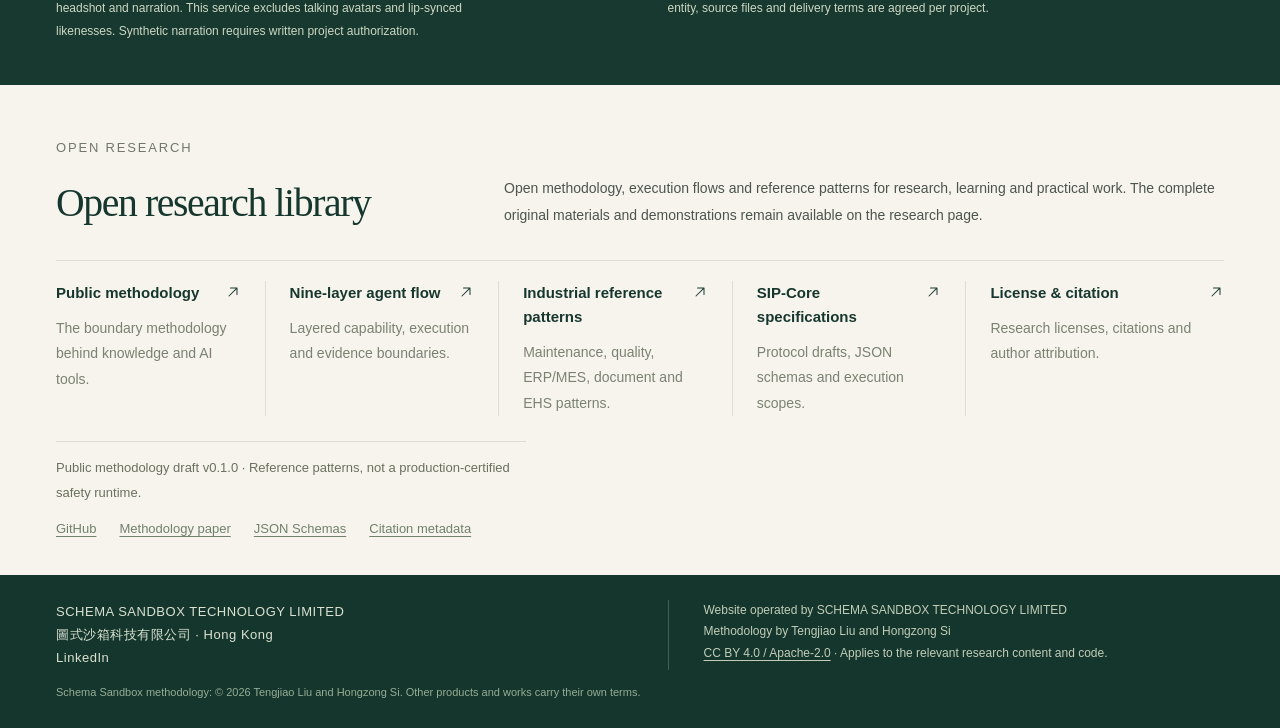
==== commit 588ae246: "Apply selected studio design and existing course artwork" ====
--- a/index.html
+++ b/index.html
@@ -1,18 +1,33 @@
-<!doctype html><html lang="zh-CN"><head><meta charset="UTF-8"><meta name="viewport" content="width=device-width,initial-scale=1"><meta name="theme-color" content="#111313"><title>Schema Sandbox｜知识课程与课程开发</title><meta name="description" content="原创中英文知识课程，以及面向专家、顾问和培训机构的课程开发服务。香港圖式沙箱科技有限公司。"><meta property="og:title" content="Schema Sandbox｜知识课程与课程开发"><meta property="og:description" content="原创中英文知识课程，以及面向专家、顾问和培训机构的课程开发服务。香港圖式沙箱科技有限公司。"><link rel="icon" type="image/png" href="assets/schema_sandbox_logo.png"><link rel="stylesheet" href="studio-v4.css?v=20261119-scope5"><script src="studio-v4.js?v=20261119-scope5" defer></script></head><body id="top" data-page="home"><a class="skip" href="#main"><span class="zh ">跳至正文</span><span class="en ">Skip to content</span></a><header class="site-header"><div class="wrap nav">
-    <a class="wordmark" href="index.html" aria-label="Schema Sandbox home"><svg viewBox="0 0 40 40" fill="none" aria-hidden="true"><path d="M13 5H5v30h8M27 5h8v30h-8M24 11H15v9h10v9h-9" stroke="#d3b78a" stroke-width="1.3"/></svg><span><strong>SCHEMA SANDBOX</strong><small>COURSES &amp; KNOWLEDGE · HONG KONG</small></span></a>
-    <nav class="nav-links" id="navlinks" aria-label="Main navigation"><a href="#courses"><span class="zh ">知识课程</span><span class="en ">Courses</span></a><a href="#services"><span class="zh ">课程开发</span><span class="en ">Course production</span></a><a href="#tools"><span class="zh ">工具与研究</span><span class="en ">Tools &amp; research</span></a><a href="#contact"><span class="zh ">联系</span><span class="en ">Contact</span></a></nav>
-    <button class="language" id="language" aria-label="Switch to English">EN / 中</button><button class="menu-button" id="menu" aria-label="Menu" aria-expanded="false" aria-controls="navlinks">☰</button></div></header><main id="main">
-<section class="hero course-hero"><div class="wrap hero-stage"><div class="hero-copy"><div class="eyebrow"><span class="dot"></span><span class="zh ">香港 · 知识产品与课程开发</span><span class="en ">HONG KONG · COURSES &amp; KNOWLEDGE PRODUCTS</span></div><h1 class="zh ">把专业知识，<br>做成可交付的<em>课程。</em></h1><h1 class="en ">Expert knowledge.<br>Made into <em>courses.</em></h1><p class="zh ">我们制作中英文知识课程，也为专家、顾问和培训机构，将已有经验、工作坊与课件制作成课程视频及配套学习材料。</p><p class="en ">We create knowledge courses in Chinese and English, and help experts, consultants and training firms turn their expertise, workshops and presentations into lesson videos and learning materials.</p><div class="actions"><a class="button" href="https://whop.com/psi-dc87/free-preview-5-percent-22-lessons/" target="_blank" rel="noopener"><span class="zh ">免费试听课程</span><span class="en ">Try free lessons</span><span class="arrow">↗</span></a><a class="text-link" href="#services"><span class="zh ">开发你的课程</span><span class="en ">Develop your course</span><span class="arrow">↗</span></a></div></div>
-<div class="course-showcase"><a class="lesson-frame strategy-frame" href="https://www.youtube.com/watch?v=Edl020S5Dzs" target="_blank" rel="noopener"><div class="lesson-caption"><span>01 / STRATEGY</span><span>ENGLISH LESSON ↗</span></div><div class="lesson-image"><img src="assets/course-samples/strategy.jpg" alt="商业战略英文课程的实际视频封面" width="480" height="360" fetchpriority="high"></div><div class="lesson-foot"><span class="zh ">商业战略与决策</span><span class="en ">Business strategy &amp; decision-making</span></div></a><a class="lesson-frame science-frame" href="https://www.youtube.com/watch?v=69hW2GsIOSY" target="_blank" rel="noopener"><div class="lesson-caption"><span>02 / SCIENCE</span><span>ENGLISH LESSON ↗</span></div><div class="lesson-image"><img src="assets/course-samples/aging-science.jpg" alt="衰老科学英文课程的实际视频封面" width="480" height="360"></div><div class="lesson-foot"><span class="zh ">衰老科学与证据</span><span class="en ">Aging science &amp; evidence</span></div></a></div></div>
-<div class="wrap hero-bottom"><a class="hero-project" href="#courses"><span class="number">01</span><div><strong><span class="zh ">原创知识课程</span><span class="en ">Knowledge courses</span></strong><small><span class="zh ">中英文课程 · 免费试听</span><span class="en ">CHINESE &amp; ENGLISH · FREE SAMPLES</span></small></div><span class="arrow">↗</span></a><a class="hero-project" href="#services"><span class="number">02</span><div><strong><span class="zh ">课程开发服务</span><span class="en ">Course development</span></strong><small><span class="zh ">专家 · 顾问 · 培训机构</span><span class="en ">EXPERTS · CONSULTANTS · TRAINING FIRMS</span></small></div><span class="arrow">↗</span></a></div></section>
-<section class="section knowledge" id="courses"><div class="wrap"><div class="section-top"><div><span class="eyebrow">01 / KNOWLEDGE COURSES</span><h2 class="zh ">中英文课程，<br>先试听，再选择。</h2><h2 class="en ">Start with a lesson.<br>Find your next course.</h2></div><p class="zh ">从系统课程认识我们的知识表达。中英文作品目前通过 Whop 提供，先试听，再选择自己的学习方向。</p><p class="en ">Discover our approach through structured courses in Chinese and English. Currently available through Whop—start with free lessons and find your next subject.</p></div>
-<div class="knowledge-grid"><article class="knowledge-item"><div class="symbol">01</div><h3 class="zh ">AI 创作与内容增长</h3><h3 class="en ">AI, creation &amp; growth</h3><p class="zh ">AI 视频制作、AI Agent 营销、GEO &amp; GTO 信源实战。</p><p class="en ">AI video production, AI agent marketing, GEO &amp; GTO content sources.</p><span class="micro">TOOLS → PRACTICE → WORK</span></article><article class="knowledge-item"><div class="symbol">02</div><h3 class="zh ">战略、判断与信任</h3><h3 class="en ">Strategy &amp; judgment</h3><p class="zh ">孙子兵法、多方博弈、商业工具与内容信任。</p><p class="en ">Sun Tzu, multi-actor strategy, business tools and content-led trust.</p><span class="micro">STRATEGY → CHOICE → ACTION</span></article><article class="knowledge-item"><div class="symbol">03</div><h3 class="zh ">科学与世界认知</h3><h3 class="en ">Science &amp; understanding</h3><p class="zh ">衰老科学与证据、《物理不说谎》及机制思考。</p><p class="en ">Aging science and evidence, physics and the mechanisms behind our world.</p><span class="micro">MECHANISM → MEASUREMENT → EVIDENCE</span></article></div>
-<div class="actions"><a class="button" href="https://whop.com/psi-dc87/free-preview-5-percent-22-lessons/" target="_blank" rel="noopener"><span class="zh ">免费试听课程</span><span class="en ">Try free lessons</span><span class="arrow" aria-hidden="true">↗</span></a><a class="text-link" href="https://whop.com/psi-dc87/products/" target="_blank" rel="noopener"><span class="zh ">浏览课程目录</span><span class="en ">Browse the course catalog</span><span class="arrow" aria-hidden="true">↗</span></a></div><div class="samples"><a href="https://www.youtube.com/watch?v=Edl020S5Dzs" target="_blank" rel="noopener"><span class="zh ">英文样片 / 商业战略与决策</span><span class="en ">ENGLISH SAMPLE / BUSINESS STRATEGY</span> ↗</a><a href="https://www.youtube.com/watch?v=69hW2GsIOSY" target="_blank" rel="noopener"><span class="zh ">英文样片 / 衰老科学与证据</span><span class="en ">ENGLISH SAMPLE / AGING SCIENCE</span> ↗</a></div><p class="scope-note" style="color:#6e7464!important"><span class="zh ">课程语言、内容、价格及访问权益以各商品页为准。健康与衰老主题为知识教育。</span><span class="en ">Course language, content, pricing and access terms are listed on each product page. Health and aging topics are educational.</span></p></div></section>
+<!doctype html><html lang="zh-CN"><head>
+<meta charset="UTF-8"><meta name="viewport" content="width=device-width,initial-scale=1"><meta name="theme-color" content="#f7f4ed">
+<title>Schema Sandbox｜知识产品、AI 工具与开放研究</title><meta name="description" content="圖式沙箱科技有限公司：原创中英文课程、课程开发、Brand Shuttle GEO、Schema Docs 与 Schema Sandbox 开放研究。立足香港，连接专业知识与可交付产品。">
+<meta property="og:title" content="Schema Sandbox｜知识与工具，成为可用的产品。"><meta property="og:description" content="中英文课程、实用 AI 工具与开放研究。Brand Shuttle GEO、Schema Docs 及课程开发服务。">
+<link rel="icon" type="image/png" href="assets/schema_sandbox_logo.png"><link rel="stylesheet" href="company-v6.css?v=20261119-option2"><script src="company-v6.js?v=20261119-option2" defer></script></head>
+<body id="top"><a class="skip" href="#main"><span class="zh ">跳至正文</span><span class="en ">Skip to content</span></a>
+<header class="site-header"><div class="wrap nav"><a class="brand" href="#top" aria-label="Schema Sandbox home"><img class="brand-mark" src="assets/design-v6/icons/record.svg" alt="" width="43" height="43"><span><strong>SCHEMA SANDBOX</strong><small>ORIGINAL CONTENT &amp; DIGITAL PRODUCTS</small></span></a>
+<nav class="navlinks" id="navigation" aria-label="Main navigation"><a href="#products"><span class="zh ">产品与工具</span><span class="en ">Products &amp; tools</span></a><a href="#courses"><span class="zh ">知识课程</span><span class="en ">Courses</span></a><a href="#services"><span class="zh ">课程制作</span><span class="en ">Course production</span></a><a href="#research"><span class="zh ">开放研究</span><span class="en ">Open research</span></a></nav><button class="lang" id="language" aria-label="Switch to English">EN / 中</button><button class="menu" id="menu" aria-label="打开菜单" aria-expanded="false" aria-controls="navigation"><img class="icon" src="assets/design-v6/icons/list.svg" alt="" aria-hidden="true" width="20" height="20"></button></div></header>
+<main id="main"><section class="hero"><div class="wrap"><div class="hero-grid"><div class="hero-copy"><div class="eyebrow accent"><span class="zh ">香港 · 原创内容与数字产品</span><span class="en ">HONG KONG · ORIGINAL CONTENT &amp; DIGITAL PRODUCTS</span></div><h1 class="zh ">知识与工具，<br>成为可用的产品。</h1><h1 class="en ">Knowledge &amp; tools.<br>Made into useful products.</h1><p class="zh ">原创中英文课程、实用 AI 工具与开放研究。圖式沙箱科技有限公司，立足香港，连接专业知识与可交付产品。</p><p class="en ">Original Chinese and English courses, practical AI tools and open research. Based in Hong Kong, Schema Sandbox Technology connects expertise with usable products.</p><div class="actions"><a class="btn" href="#products"><span class="zh ">查看产品</span><span class="en ">Explore products</span><img class="icon" src="assets/design-v6/icons/arrow-up-right.svg" alt="" aria-hidden="true" width="20" height="20"></a><a class="btn secondary" href="https://www.linkedin.com/in/liutengjiao/" target="_blank" rel="noopener"><span class="zh ">讨论合作</span><span class="en ">Discuss a project</span><img class="icon" src="assets/design-v6/icons/arrow-up-right.svg" alt="" aria-hidden="true" width="20" height="20"></a></div></div>
+<figure class="hero-art"><div class="eyebrow">SELECTED KNOWLEDGE WORKS</div><img src="assets/design-v6/hero-knowledge-books.webp" width="1491" height="1055" alt="孙子兵法、衰老科学与AI视频制作知识课程的封面设计" fetchpriority="high"><figcaption>KNOWLEDGE, MADE INTO WORKS.</figcaption></figure></div>
+<div class="product-index"><span class="eyebrow">PRODUCT<br>INDEX</span><a href="#geo"><span class="num">01</span><span>Brand Shuttle GEO<span class="index-en"><span class="zh ">品牌飞梭 GEO</span><span class="en "></span></span></span><img class="icon" src="assets/design-v6/icons/arrow-right.svg" alt="" aria-hidden="true" width="20" height="20"></a><a href="#schema-docs"><span class="num">02</span><span>Schema Docs</span><img class="icon" src="assets/design-v6/icons/arrow-right.svg" alt="" aria-hidden="true" width="20" height="20"></a></div></div></section>
 
-<section class="section collaboration" id="services"><div class="wrap collaboration-grid"><div><span class="eyebrow">02 / COURSE DEVELOPMENT</span><h2 class="zh ">把你的专业，<br>做成一门好课。</h2><h2 class="en ">Your expertise.<br>A course of its own.</h2><p class="zh ">我们与专家、顾问及培训机构合作，把已有的工作坊、经验与课件制作成课程资产。支持中文、英文与白标项目。</p><p class="en ">We partner with experts, consultants and training firms to turn workshops, experience and presentations into course assets. Chinese, English and white-label projects are available.</p><div class="actions"><a class="button" href="https://www.linkedin.com/in/liutengjiao/" target="_blank" rel="noopener"><span class="zh ">讨论课程合作</span><span class="en ">Discuss a course project</span><span class="arrow" aria-hidden="true">↗</span></a></div><p class="scope-note"><span class="zh ">先确认目标学员、已有材料与范围，可从付费试点开始。海外项目可由香港公司签约，具体主体与条款按项目确认。</span><span class="en ">We first agree on learners, materials and scope. Paid pilots are available. Overseas projects can be contracted through our Hong Kong company, with entity and terms agreed per project.</span></p></div>
-<div><div class="delivery"><div class="delivery-row"><span class="index">01</span><div><h3 class="zh ">课程设计与知识整理</h3><h3 class="en ">Structure &amp; instructional design</h3><p class="zh ">大纲、学习路径、逐课讲稿与知识结构。</p><p class="en ">Outlines, learning paths, lesson scripts and knowledge maps.</p></div></div><div class="delivery-row"><span class="index">02</span><div><h3 class="zh ">教学视觉与课程视频</h3><h3 class="en ">Teaching visuals &amp; lesson videos</h3><p class="zh ">课件、图示、案例及屏幕演示。</p><p class="en ">Presentations, diagrams, examples and screen demonstrations.</p></div></div><div class="delivery-row"><span class="index">03</span><div><h3 class="zh ">学习材料与成果交付</h3><h3 class="en ">Learning materials &amp; handoff</h3><p class="zh ">学员手册、练习、题库及约定源文件。</p><p class="en ">Learner guides, exercises, quizzes and agreed source files.</p></div></div></div><p class="scope-note"><span class="zh ">客户课程以教学材料为画面主体，可用授权静态头像与旁白；此服务不含动态数字讲师或口型同步形象。合成声音须取得项目书面授权。</span><span class="en ">Client courses center on teaching materials, with authorized static headshots and narration if agreed. This service excludes talking avatars and lip-synced likenesses. Synthetic narration requires written project authorization.</span></p></div></div></section>
+<section class="products wrap" id="products" aria-label="Products and tools"><article class="product-row" id="geo"><div class="product-copy"><div class="eyebrow accent">01 / PRODUCT</div><h2><span class="product-name">Brand Shuttle GEO</span><br><span class="zh ">品牌飞梭 GEO</span><span class="en ">Brand visibility for AI search</span></h2><p class="zh ">面向出海网站的搜索与 AI 可见性工具。从一个网站、一个品类和一个竞品出发，形成可校验的诊断、行动计划与可发布的内容资产。</p><p class="en ">A desktop tool for search and AI visibility. Start with a website, a category and a competitor to produce evidence-backed diagnosis, prioritized actions and publishable content assets.</p>
+<ul class="feature-list"><li><span class="zh ">AI 可见性诊断</span><span class="en ">AI visibility diagnosis</span></li><li><span class="zh ">可验证行动计划</span><span class="en ">Verifiable action plans</span></li><li><span class="zh ">可发布内容资产</span><span class="en ">Publishable assets</span></li><li><span class="zh ">本地桌面端</span><span class="en ">Local desktop</span></li></ul><div class="actions"><a class="btn" href="https://geo.schemasandbox.com/" target="_blank" rel="noopener"><span class="zh ">访问产品</span><span class="en ">Explore GEO</span><img class="icon" src="assets/design-v6/icons/arrow-up-right.svg" alt="" aria-hidden="true" width="20" height="20"></a><a class="btn secondary" href="https://geo.schemasandbox.com/download.html" target="_blank" rel="noopener"><span class="zh ">下载与交付</span><span class="en ">Download &amp; delivery</span><img class="icon" src="assets/design-v6/icons/arrow-up-right.svg" alt="" aria-hidden="true" width="20" height="20"></a></div><p class="product-detail"><a href="research.html#geo"><span class="zh ">查看原有产品说明与资料</span><span class="en ">Read the full product description</span></a></p></div>
+<figure class="product-visual geo"><img src="assets/design-v6/geo-workflow.webp" width="1672" height="941" alt="GEO功能示意：网站发现、证据诊断、可验证行动计划、可发布资产" loading="lazy"></figure></article>
 
-<section class="tools" id="tools"><div class="wrap"><details><summary><span class="zh ">工具、产品与开放研究</span><span class="en ">Tools, products &amp; open research</span></summary><div class="tool-links"><a href="http://schemadocs.org/" target="_blank" rel="noopener"><strong>Schema Docs ↗</strong><p class="zh ">本地优先的文档转换、脱敏与 AI 交接工具。</p><p class="en ">Local-first document conversion, masking and AI handoff.</p></a><a href="https://geo.schemasandbox.com/" target="_blank" rel="noopener"><strong>Brand Shuttle GEO ↗</strong><p class="zh ">面向搜索与 AI 可见性的网站诊断和内容工具。</p><p class="en ">Website diagnosis and content tools for search and AI visibility.</p></a><a href="research.html"><strong>Schema Sandbox Research ↗</strong><p class="zh ">AI Agent 执行边界方法论、协议草案与引用指南。</p><p class="en ">Open methodology, protocol drafts and citation guidance for AI agent execution boundaries.</p></a></div></details></div></section>
-</main><footer class="footer" id="contact"><div class="wrap"><div class="footer-top"><div class="footer-statement"><span class="zh ">让知识，<br>成为可交付的作品。</span><span class="en ">Knowledge.<br>Made into lasting work.</span></div><div class="footer-links"><a href="https://whop.com/psi-dc87/free-preview-5-percent-22-lessons/" target="_blank" rel="noopener"><span class="zh ">免费试听</span><span class="en ">Free lessons</span> ↗</a><a href="https://whop.com/psi-dc87/products/" target="_blank" rel="noopener"><span class="zh ">课程目录</span><span class="en ">Course catalog</span> ↗</a><a href="#services"><span class="zh ">课程开发</span><span class="en ">Course development</span></a><a href="https://www.linkedin.com/in/liutengjiao/" target="_blank" rel="noopener">LinkedIn ↗</a></div></div>
-    <div class="footer-identity"><div>SCHEMA SANDBOX TECHNOLOGY LIMITED<br>圖式沙箱科技有限公司 · Hong Kong</div><div><span class="zh ">网站运营主体：圖式沙箱科技有限公司</span><span class="en ">Website operated by SCHEMA SANDBOX TECHNOLOGY LIMITED</span><br><span class="zh ">知识课程 · 课程开发 · 数字工具</span><span class="en ">Courses · Course development · Digital tools</span></div></div>
-    <p class="footer-legal"><span class="zh ">Schema Sandbox 方法论：© 2026 Tengjiao Liu 与 Hongzong Si。研究内容采用 CC BY 4.0，代码与 Schema 采用 Apache-2.0；该开放许可适用于研究项目，其他作品按各自声明。</span><span class="en ">Schema Sandbox methodology: © 2026 Tengjiao Liu and Hongzong Si. Research content: CC BY 4.0; code and schemas: Apache-2.0. These open licenses apply to the research project; other works carry their own terms.</span> <a href="research.html#license"><span class="zh ">研究与引用</span><span class="en ">Research &amp; citation</span> ↗</a></p></div></footer></body></html>+<article class="product-row" id="schema-docs"><div class="product-copy"><div class="eyebrow accent">02 / PRODUCT</div><h2 class="product-name">Schema Docs</h2><p class="zh lead">文档转换 · 脱敏 · 审查 · AI 交接</p><p class="en lead">Document conversion · Masking · Review · AI handoff</p><p class="zh ">面向知识工作与 AI 应用的本地优先文档工具。将大文档整理、转换、脱敏与审查，让经过检查的材料进入后续 AI 工作流。</p><p class="en ">A local-first document toolkit for knowledge work and AI workflows. Organize, convert, mask and review large documents before handing checked materials to an AI workflow.</p><div class="actions"><a class="btn" href="http://schemadocs.org/" target="_blank" rel="noopener"><span class="zh ">查看产品</span><span class="en ">Explore Schema Docs</span><img class="icon" src="assets/design-v6/icons/arrow-up-right.svg" alt="" aria-hidden="true" width="20" height="20"></a></div><p class="product-detail"><a href="research.html"><span class="zh ">查看原有文档网关与方法论资料</span><span class="en ">Read the document gateway and methodology materials</span></a></p></div>
+<figure class="product-visual docs"><img src="assets/design-v6/schema-docs-workflow.webp" alt="Schema Docs流程示意：原始文档、本地审查与脱敏、交付AI的文档" width="1536" height="1024" loading="lazy"></figure></article></section>
+
+<section class="learning wrap" id="courses"><div class="section-heading"><div><span class="eyebrow">KNOWLEDGE / LEARNING</span><h2 class="zh ">中英文课程，<br>先试听，再选择。</h2><h2 class="en ">Chinese &amp; English courses.<br>Try a lesson. Find your subject.</h2></div><p class="zh ">从系统课程认识我们的知识表达。中英文课程目前通过 Whop 提供，先试听，再选择适合自己的学习方向。</p><p class="en ">Explore our approach through structured Chinese and English courses. Access is currently available through Whop. Start with free lessons and choose your next subject.</p></div>
+<div class="course-grid">
+<article class="course-card"><div class="course-heading"><span class="course-number">01</span><h3 class="zh ">AI 创作与内容增长</h3><h3 class="en ">AI, creation & growth</h3></div><p class="zh ">AI 视频制作、AI Agent 营销、GEO & GTO 信源实战。</p><p class="en ">AI video production, AI agent marketing, GEO & GTO content sources.</p><button class="knowledge-preview" data-preview="assets/design-v6/knowledge-ai.webp" data-title="AI 智能体与合成世界" data-title-en="AI agents and synthetic worlds" aria-label="查看知识视觉示例：AI 智能体与合成世界"><img src="assets/design-v6/knowledge-ai.webp" alt="AI 智能体与合成世界" width="2752" height="1536" loading="lazy"><span class="preview-caption"><span class="zh ">知识视觉示例 · 点击放大</span><span class="en ">Knowledge visual · View larger</span><img class="icon" src="assets/design-v6/icons/arrows-out.svg" alt="" aria-hidden="true" width="20" height="20"></span></button></article><article class="course-card"><div class="course-heading"><span class="course-number">02</span><h3 class="zh ">战略、判断与信任</h3><h3 class="en ">Strategy & judgment</h3></div><p class="zh ">孙子兵法、多方博弈、商业工具与内容信任。</p><p class="en ">Sun Tzu, multi-actor strategy, business tools and content-led trust.</p><button class="knowledge-preview" data-preview="assets/design-v6/knowledge-strategy.webp" data-title="七层博弈光谱" data-title-en="Seven levels of strategic interaction" aria-label="查看知识视觉示例：七层博弈光谱"><img src="assets/design-v6/knowledge-strategy.webp" alt="七层博弈光谱" width="2752" height="1536" loading="lazy"><span class="preview-caption"><span class="zh ">知识视觉示例 · 点击放大</span><span class="en ">Knowledge visual · View larger</span><img class="icon" src="assets/design-v6/icons/arrows-out.svg" alt="" aria-hidden="true" width="20" height="20"></span></button><a class="course-link" href="https://www.youtube.com/watch?v=Edl020S5Dzs" target="_blank" rel="noopener"><span class="zh ">英文战略样片</span><span class="en ">English strategy sample</span><img class="icon" src="assets/design-v6/icons/arrow-up-right.svg" alt="" aria-hidden="true" width="20" height="20"></a></article><article class="course-card"><div class="course-heading"><span class="course-number">03</span><h3 class="zh ">科学与世界认知</h3><h3 class="en ">Science & understanding</h3></div><p class="zh ">衰老科学与证据、《物理不说谎》及机制思考。</p><p class="en ">Aging science and evidence, physics and the mechanisms behind our world.</p><button class="knowledge-preview" data-preview="assets/design-v6/knowledge-science.webp" data-title="EUV 光刻机与物理机制" data-title-en="EUV lithography and physical mechanisms" aria-label="查看知识视觉示例：EUV 光刻机与物理机制"><img src="assets/design-v6/knowledge-science.webp" alt="EUV 光刻机与物理机制" width="2752" height="1536" loading="lazy"><span class="preview-caption"><span class="zh ">知识视觉示例 · 点击放大</span><span class="en ">Knowledge visual · View larger</span><img class="icon" src="assets/design-v6/icons/arrows-out.svg" alt="" aria-hidden="true" width="20" height="20"></span></button><a class="course-link" href="https://www.youtube.com/watch?v=69hW2GsIOSY" target="_blank" rel="noopener"><span class="zh ">英文科学样片</span><span class="en ">English science sample</span><img class="icon" src="assets/design-v6/icons/arrow-up-right.svg" alt="" aria-hidden="true" width="20" height="20"></a></article></div><div class="course-actions"><a class="btn" href="https://whop.com/psi-dc87/free-preview-5-percent-22-lessons/" target="_blank" rel="noopener"><span class="zh ">免费试听</span><span class="en ">Try free lessons</span><img class="icon" src="assets/design-v6/icons/arrow-up-right.svg" alt="" aria-hidden="true" width="20" height="20"></a><a class="btn secondary" href="https://whop.com/psi-dc87/products/" target="_blank" rel="noopener"><span class="zh ">课程目录</span><span class="en ">Course catalog</span><img class="icon" src="assets/design-v6/icons/arrow-up-right.svg" alt="" aria-hidden="true" width="20" height="20"></a></div><p class="course-note"><span class="zh ">课程语言、内容、价格及访问权益以各商品页为准。以上为知识视觉示例；健康与衰老主题属于知识教育。</span><span class="en ">See each product page for course language, content, pricing and access terms. The images are knowledge-visual examples; health and aging topics are educational.</span></p></section>
+
+<section class="service" id="services"><div class="wrap"><div class="service-grid"><div><div class="eyebrow">COURSE PRODUCTION</div><h2 class="zh ">把你的专业，<br>做成一门好课。</h2><h2 class="en ">Your expertise.<br>A course of its own.</h2><p class="zh ">我们与专家、顾问及培训机构合作，把已有的工作坊、经验与课件制作成课程资产。支持中文、英文与白标项目。</p><p class="en ">We partner with experts, consultants and training firms to turn workshops, experience and presentations into course assets. Chinese, English and white-label projects are available.</p></div>
+<div class="service-deliverables"><div class="service-deliverable"><img class="icon" src="assets/design-v6/icons/file-text.svg" alt="" aria-hidden="true" width="20" height="20"><div><h3 class="zh ">课程结构与讲稿</h3><h3 class="en ">Course structure &amp; scripts</h3><p class="zh ">大纲、学习路径、逐课讲稿与知识结构。</p><p class="en ">Outlines, learning paths, lesson scripts and knowledge maps.</p></div></div><div class="service-deliverable"><img class="icon" src="assets/design-v6/icons/play.svg" alt="" aria-hidden="true" width="20" height="20"><div><h3 class="zh ">教学视觉与视频</h3><h3 class="en ">Teaching visuals &amp; videos</h3><p class="zh ">课件、图示、案例及屏幕演示。</p><p class="en ">Presentations, diagrams, examples and screen demonstrations.</p></div></div><div class="service-deliverable"><img class="icon" src="assets/design-v6/icons/stack.svg" alt="" aria-hidden="true" width="20" height="20"><div><h3 class="zh ">学习材料与源文件</h3><h3 class="en ">Learning materials &amp; handoff</h3><p class="zh ">学员手册、练习、题库及约定源文件。</p><p class="en ">Learner guides, exercises, quizzes and agreed source files.</p></div></div></div>
+<div class="service-cta"><a class="btn" href="https://www.linkedin.com/in/liutengjiao/" target="_blank" rel="noopener"><span class="zh ">讨论课程项目</span><span class="en ">Discuss a course project</span><img class="icon" src="assets/design-v6/icons/arrow-up-right.svg" alt="" aria-hidden="true" width="20" height="20"></a><p class="zh ">先确认目标学员、已有材料与交付范围，再确定制作方案。可从付费试点开始。</p><p class="en ">We first agree on learners, existing materials and deliverables. Paid pilots are available.</p></div></div>
+<div class="service-boundary"><p class="zh ">客户课程以教学材料为画面主体，可使用授权的静态头像与旁白；此服务不含会说话的数字人或口型同步形象。合成声音须取得项目书面授权。</p><p class="en ">Client courses center on teaching materials and may use an authorized static headshot and narration. This service excludes talking avatars and lip-synced likenesses. Synthetic narration requires written project authorization.</p><p class="zh ">海外项目可由香港公司签约，具体主体、源文件和交付条款按项目确认。</p><p class="en ">Overseas projects can be contracted through our Hong Kong company. The entity, source files and delivery terms are agreed per project.</p></div></div></section>
+
+<section class="research wrap" id="research"><div class="section-heading"><div><span class="eyebrow">OPEN RESEARCH</span><h2 class="zh ">开放研究库</h2><h2 class="en ">Open research library</h2></div><p class="zh ">面向实际应用的知识工具基础、开放方法论、执行流程与参考案例，供研究、学习与实际工作参考。完整原资料与演示保留在研究页。</p><p class="en ">Open methodology, execution flows and reference patterns for research, learning and practical work. The complete original materials and demonstrations remain available on the research page.</p></div><div class="research-grid">
+<a class="research-item" href="research.html"><strong><span class="zh ">公开方法论</span><span class="en ">Public methodology</span><img class="icon" src="assets/design-v6/icons/arrow-up-right.svg" alt="" aria-hidden="true" width="20" height="20"></strong><p class="zh ">知识、课程与工具背后的边界方法论。</p><p class="en ">The boundary methodology behind knowledge and AI tools.</p></a><a class="research-item" href="research.html#methodology"><strong><span class="zh ">九层 Agent 执行流程</span><span class="en ">Nine-layer agent flow</span><img class="icon" src="assets/design-v6/icons/arrow-up-right.svg" alt="" aria-hidden="true" width="20" height="20"></strong><p class="zh ">能力、执行与证据边界的分层解释。</p><p class="en ">Layered capability, execution and evidence boundaries.</p></a><a class="research-item" href="research.html#showcase"><strong><span class="zh ">工业中间件参考案例</span><span class="en ">Industrial reference patterns</span><img class="icon" src="assets/design-v6/icons/arrow-up-right.svg" alt="" aria-hidden="true" width="20" height="20"></strong><p class="zh ">维护、质检、ERP/MES、文档与 EHS 场景。</p><p class="en ">Maintenance, quality, ERP/MES, document and EHS patterns.</p></a><a class="research-item" href="research.html#specifications"><strong><span class="zh ">SIP-Core 协议规范</span><span class="en ">SIP-Core specifications</span><img class="icon" src="assets/design-v6/icons/arrow-up-right.svg" alt="" aria-hidden="true" width="20" height="20"></strong><p class="zh ">协议草案、JSON Schema 与执行范围。</p><p class="en ">Protocol drafts, JSON schemas and execution scopes.</p></a><a class="research-item" href="research.html#license"><strong><span class="zh ">许可与引用</span><span class="en ">License & citation</span><img class="icon" src="assets/design-v6/icons/arrow-up-right.svg" alt="" aria-hidden="true" width="20" height="20"></strong><p class="zh ">研究作品的许可、引用及作者归属。</p><p class="en ">Research licenses, citations and author attribution.</p></a></div><p class="research-status"><span class="zh ">公开方法学草案 v0.1.0 · 参考模式，非生产认证安全运行环境。</span><span class="en ">Public methodology draft v0.1.0 · Reference patterns, not a production-certified safety runtime.</span></p><div class="research-extra"><a href="https://github.com/schema-sandbox/Schema-Sandbox" target="_blank" rel="noopener">GitHub</a><a href="https://github.com/schema-sandbox/Schema-Sandbox/blob/main/papers/schema-sandbox-nine-layer-public-methodology-draft.md" target="_blank" rel="noopener"><span class="zh ">方法论文</span><span class="en ">Methodology paper</span></a><a href="https://github.com/schema-sandbox/Schema-Sandbox/tree/main/schemas" target="_blank" rel="noopener">JSON Schemas</a><a href="https://github.com/schema-sandbox/Schema-Sandbox/blob/main/CITATION.cff" target="_blank" rel="noopener"><span class="zh ">引用元数据</span><span class="en ">Citation metadata</span></a></div></section>
+</main><footer class="footer" id="contact"><div class="wrap"><div class="footer-inner"><div class="footer-company"><strong>SCHEMA SANDBOX TECHNOLOGY LIMITED</strong><br>圖式沙箱科技有限公司 · Hong Kong<br><a href="https://www.linkedin.com/in/liutengjiao/" target="_blank" rel="noopener">LinkedIn</a></div><div class="footer-attribution"><span class="zh ">网站运营主体：圖式沙箱科技有限公司</span><span class="en ">Website operated by SCHEMA SANDBOX TECHNOLOGY LIMITED</span><br><span class="zh ">方法论作者：Tengjiao Liu 与 Hongzong Si</span><span class="en ">Methodology by Tengjiao Liu and Hongzong Si</span><br><a href="research.html#license">CC BY 4.0 / Apache-2.0</a><span class="zh "> · 仅适用于相应研究内容与代码。</span><span class="en "> · Applies to the relevant research content and code.</span></div></div><div class="footer-meta"><span class="zh ">Schema Sandbox 方法论：© 2026 Tengjiao Liu 与 Hongzong Si。其他产品与作品按各自声明。</span><span class="en ">Schema Sandbox methodology: © 2026 Tengjiao Liu and Hongzong Si. Other products and works carry their own terms.</span></div></div></footer>
+<dialog class="image-dialog" id="image-preview" aria-labelledby="preview-title"><div class="dialog-top"><h2 id="preview-title"><span class="zh ">知识视觉示例</span><span class="en ">Knowledge visual example</span></h2><button class="dialog-close" id="close-preview" aria-label="关闭图片预览"><img class="icon" src="assets/design-v6/icons/x.svg" alt="" aria-hidden="true" width="20" height="20"></button></div><img class="dialog-image" id="preview-image" alt=""><p class="dialog-note"><span class="zh ">可按 Esc 或点击关闭按钮返回。</span><span class="en ">Press Esc or use the close button to return.</span></p></dialog>
+</body></html>
--- a/company-v6.css
+++ b/company-v6.css
@@ -0,0 +1,10 @@
+@charset "UTF-8";
+@font-face{font-family:"Studio Noto Serif SC";src:url("assets/design-v6/fonts/noto-serif-sc-home-v6.woff2") format("woff2");font-weight:200 900;font-style:normal;font-display:swap}
+:root{--paper:#f7f4ed;--ink:#16372e;--body:#4b554e;--muted:#72776d;--line:#dcded3;--sage:#e6ebdf;--accent:#af6546;--dark:#17392f;--max:1320px;--serif:"Studio Noto Serif SC","Noto Serif CJK SC","Songti SC","SimSun",Georgia,serif;--sans:-apple-system,BlinkMacSystemFont,"Segoe UI","Microsoft YaHei",Arial,sans-serif}
+*{box-sizing:border-box}html{font-size:16px;scroll-behavior:smooth;scroll-padding-top:110px}body{margin:0;background:var(--paper);color:var(--ink);font:1rem/1.8 var(--sans);-webkit-font-smoothing:antialiased}body.modal-open{overflow:hidden}a{color:inherit;text-decoration:none}button{font:inherit;cursor:pointer}img{display:block;max-width:100%}h1,h2,h3,p,figure{margin:0}h1,h2,h3{font-family:var(--serif);font-weight:500;line-height:1.2}h1,h2{letter-spacing:-.035em}p{max-width:65ch}a:focus-visible,button:focus-visible,summary:focus-visible{outline:3px solid var(--accent);outline-offset:5px}::selection{background:var(--ink);color:var(--paper)}.wrap{width:min(var(--max),calc(100% - 112px));margin-inline:auto}.icon{width:20px;height:20px;flex:0 0 auto}.skip{position:fixed;top:-70px;left:20px;padding:10px 20px;background:var(--ink);color:white;z-index:100}.skip:not(:focus){clip-path:inset(50%);width:1px;height:1px;overflow:hidden;padding:0}.skip:focus{top:12px}.eyebrow{font-size:.8125rem;letter-spacing:.14em;line-height:1.5;text-transform:uppercase;color:var(--muted)}.eyebrow.accent{color:var(--accent)}.btn{display:inline-flex;align-items:center;justify-content:center;gap:25px;min-height:50px;padding:11px 22px;background:var(--ink);color:#fff;border:1px solid var(--ink);border-radius:3px;font-size:.875rem;font-weight:600;line-height:1.6;transition:background .2s,color .2s,border-color .2s}.btn .icon{filter:brightness(0) invert(1);width:18px;height:18px}.btn:hover{background:#315343;border-color:#315343}.btn.secondary{background:transparent;border-color:#9ca99b;color:var(--ink)}.btn.secondary .icon{filter:none}.btn.secondary:hover{background:#e8eddf}.text-link{display:inline-flex;align-items:center;gap:18px;border-bottom:1px solid #839381;padding-bottom:4px;font-size:.875rem;font-weight:500}.text-link:hover{color:var(--accent);border-color:var(--accent)}.actions{display:flex;align-items:center;flex-wrap:wrap;gap:18px;margin-top:28px}.site-header{height:100px;background:var(--paper);border-bottom:1px solid var(--line)}.nav{height:100%;display:flex;align-items:center;gap:38px}.brand{display:flex;gap:13px;align-items:center;margin-right:auto}.brand-mark{width:43px;height:43px}.brand strong{display:block;font-weight:700;font-size:1.25rem;letter-spacing:.065em;line-height:1.3}.brand small{display:block;font-size:.6875rem;letter-spacing:.12em;color:#68756c;margin-top:4px;line-height:1.5}.navlinks{display:flex;align-items:center;gap:31px;font-size:1rem;font-weight:600}.navlinks a:hover{color:var(--accent)}.lang{border:1px solid #bfc7b8;background:transparent;padding:7px 16px;border-radius:30px;font-size:.8125rem;color:var(--ink);min-height:40px;white-space:nowrap}.menu{display:none;border:1px solid #bfc7b8;background:transparent;padding:10px;min-width:44px;min-height:44px;border-radius:3px}.hero-grid{display:grid;grid-template-columns:1fr 1fr;gap:50px;align-items:center;min-height:510px;padding:36px 0 25px}.hero h1{font-size:clamp(44px,5.1vw,76px);line-height:1.25;margin:23px 0 23px;white-space:normal}.hero-copy>p{font-size:1.125rem;color:var(--body);line-height:1.9;max-width:560px}.hero-art{position:relative;padding-top:5px}.hero-art .eyebrow{font-size:.6875rem;letter-spacing:.16em;color:#768271;text-align:left;padding-left:28px}.hero-art img{width:100%;height:auto;aspect-ratio:1.415;object-fit:contain}.hero-art figcaption{font-size:.6875rem;letter-spacing:.13em;color:#798474;text-align:right;margin-top:-10px}.product-index{display:grid;grid-template-columns:115px 1fr 1fr;gap:25px;align-items:center;border-top:1px solid var(--line);border-bottom:1px solid var(--line);min-height:108px;margin-top:14px}.product-index>a{display:flex;align-items:center;gap:24px;min-height:60px;font-size:1.375rem;font-family:var(--serif);font-weight:600}.product-index>a+ a{border-left:1px solid #c8cebf;padding-left:45px}.product-index .num{font:italic 28px Georgia,serif;color:#96816b}.product-index .icon{margin-left:auto;margin-right:22px}.product-index .index-en{font-size:.875rem;font-family:var(--sans);font-weight:500;margin-left:10px}.product-row{display:grid;grid-template-columns:.8fr 1.2fr;gap:85px;align-items:center;border-bottom:1px solid var(--line);padding:48px 0;min-height:510px}.product-copy h2{font-size:clamp(34px,3.65vw,54px);margin:21px 0 20px;line-height:1.13;letter-spacing:-.025em}.product-copy .product-name{font-family:Georgia,"Times New Roman",serif;font-weight:600}.product-copy h2.product-name{font-family:var(--sans);font-weight:700}.product-copy p{color:var(--body);font-size:1.125rem;line-height:1.85}.product-copy .lead{font-weight:600;color:var(--ink);margin:0 0 20px}.feature-list{display:flex;flex-wrap:wrap;gap:5px 15px;list-style:none;padding:0;margin:25px 0 0;font-size:1rem;font-weight:600}.feature-list li{padding-right:14px;border-right:1px solid #9bad9c}.feature-list li:last-child{border:0}.product-visual{border-radius:22px;overflow:hidden}.product-visual img{width:100%;height:auto;display:block}.product-visual.geo img{aspect-ratio:1.777;object-fit:cover}.product-visual.docs img{aspect-ratio:1.5;object-fit:contain;background:#0e161b}.product-detail{font-size:.8125rem!important;margin-top:22px;color:#788073!important}.product-detail a{text-decoration:underline;text-underline-offset:3px}.learning{padding:38px 0 42px}.section-heading{display:flex;justify-content:space-between;align-items:end;gap:75px;margin-bottom:26px}.section-heading h2{font-size:clamp(34px,3.25vw,50px);margin-top:17px;line-height:1.25}.section-heading>p{max-width:460px;color:var(--body);font-size:1.0625rem;line-height:1.9}.course-grid{display:grid;grid-template-columns:repeat(3,1fr);gap:29px}.course-card{min-width:0;border-right:1px solid var(--line);padding-right:29px}.course-card:last-child{padding-right:0;border:0}.course-heading{display:flex;align-items:start;gap:20px;margin-bottom:15px}.course-number{font:italic 29px Georgia,serif;color:#92785e;line-height:1.3}.course-card h3{font-size:1.625rem;line-height:1.35;margin-top:2px;letter-spacing:-.015em}.course-card>p{color:var(--body);font-size:1rem;line-height:1.85;min-height:53px;margin-bottom:18px}.knowledge-preview{display:block;width:100%;padding:0;background:#f9f8f2;border:1px solid #d3d9cc;border-radius:9px;overflow:hidden;text-align:left;color:var(--ink);box-shadow:0 4px 10px #273a2010}.knowledge-preview:hover{border-color:#6e8b71;box-shadow:0 6px 16px #273a201b}.knowledge-preview>img{width:100%;height:auto;aspect-ratio:1.792;object-fit:contain;background:#edf1eb}.preview-caption{display:flex;justify-content:space-between;gap:10px;align-items:center;font-size:.875rem;line-height:1.5;padding:10px 12px;color:#687364;border-top:1px solid #dde1d5}.preview-caption .icon{width:17px;height:17px}.course-link{display:inline-flex;align-items:center;gap:17px;font-size:.875rem;font-weight:500;margin-top:19px;border-bottom:1px solid #9aa78e;padding-bottom:3px}.course-link:hover{color:var(--accent)}.course-actions{display:flex;gap:15px;flex-wrap:wrap;margin-top:29px}.course-note{font-size:.8125rem;color:#68715f;margin-top:16px;max-width:none}.service{background:var(--dark);color:var(--paper);padding:42px 0}.service-grid{display:grid;grid-template-columns:1.05fr 1fr .58fr;gap:52px;align-items:center}.service .eyebrow{color:#c8d2bc}.service h2{font-size:clamp(34px,3.15vw,48px);line-height:1.25;margin:16px 0 20px}.service p{font-size:1rem;color:#ced7c5;line-height:1.9}.service-deliverables{border-left:1px solid #c2d2c44a;padding-left:45px}.service-deliverable{display:grid;grid-template-columns:30px 1fr;gap:21px;padding:15px 0;border-bottom:1px solid #ffffff2b}.service-deliverable:last-child{border:0}.service-deliverable>.icon{filter:brightness(0) invert(.85);width:28px;height:28px;margin-top:3px}.service-deliverable h3{font-family:var(--sans);font-size:1rem;font-weight:500;margin-bottom:7px}.service-deliverable p{font-size:.875rem;color:#b7c8b3}.service-cta .btn{background:var(--paper);color:var(--ink);border-color:var(--paper);white-space:nowrap}.service-cta .btn .icon{filter:none}.service-cta>p{margin-top:22px;font-size:.8125rem}.service-boundary{margin-top:30px;padding-top:23px;border-top:1px solid #ffffff24;display:grid;grid-template-columns:1fr 1fr;gap:55px;font-size:.75rem;color:#b9c9b3;line-height:1.85}.service-boundary p{font-size:.75rem}.research{padding:48px 0 22px}.research .section-heading{margin-bottom:32px}.research .section-heading h2{font-size:clamp(32px,3.1vw,47px)}.research .section-heading>p{font-size:.875rem;max-width:720px}.research-grid{display:grid;grid-template-columns:repeat(5,1fr);border-top:1px solid var(--line);padding-top:20px;gap:0}.research-item{border-right:1px solid var(--line);padding:0 24px 0 0;margin-right:24px;min-width:0}.research-item:last-child{padding:0;margin:0;border:0}.research-item strong{display:flex;gap:10px;align-items:start;font-size:.9375rem;font-weight:600;line-height:1.6}.research-item .icon{width:16px;height:16px;margin-left:auto;margin-top:3px}.research-item p{font-size:.875rem;color:#7a8272;margin-top:11px;line-height:1.8}.research-item:hover strong{color:var(--accent)}.research-status{border-top:1px solid var(--line);margin-top:25px;padding:14px 0 0;font-size:.8125rem;color:#69715f;line-height:1.9}.research-extra{display:flex;gap:23px;flex-wrap:wrap;font-size:.8125rem;color:#71816d;padding:12px 0}.research-extra a{text-decoration:underline;text-underline-offset:3px}.footer{background:#14362d;color:#dae2d2;padding:25px 0}.footer-inner{display:grid;grid-template-columns:1fr 1fr;gap:55px}.footer-company{font-size:.8125rem;line-height:1.8;letter-spacing:.04em}.footer-company strong{font-weight:500}.footer-attribution{border-left:1px solid #b7c7b34d;padding-left:35px;font-size:.75rem;line-height:1.8;color:#c2cdb9}.footer-attribution a{text-decoration:underline;text-underline-offset:3px}.footer-meta{font-size:.6875rem;color:#97ad95;margin-top:13px;line-height:1.8}.image-dialog{width:min(1530px,96vw);max-width:none;max-height:94vh;padding:20px;border:0;border-radius:12px;background:var(--paper);color:var(--ink);box-shadow:0 25px 100px #0005}.image-dialog::backdrop{background:#0c1f1bce}.image-dialog .dialog-top{display:flex;align-items:center;justify-content:space-between;gap:30px;margin-bottom:15px}.dialog-top h2{font-family:var(--sans);font-weight:500;font-size:1rem}.dialog-close{border:1px solid #b8c2ad;background:transparent;width:42px;height:42px;border-radius:50%;display:grid;place-items:center;padding:9px}.dialog-close .icon{width:22px;height:22px}.image-dialog .dialog-image{max-width:100%;max-height:78vh;object-fit:contain;margin:auto}.image-dialog .dialog-note{font-size:.75rem;color:var(--muted);margin-top:10px}.icon-on-dark{filter:brightness(0) invert(.92)}
+html:not([lang="en"]) .en{display:none!important}html[lang="en"] .zh{display:none!important}html[lang="en"] h1,html[lang="en"] h2,html[lang="en"] h3{font-family:Georgia,"Times New Roman",serif}html[lang="en"] .hero h1{font-size:clamp(43px,4.1vw,62px)}html[lang="en"] .course-card h3{font-size:1.4rem}html[lang="en"] .service-deliverable h3{font-family:var(--sans)}
+@media(min-width:1600px){.hero-grid{min-height:560px}.product-row{min-height:570px}}
+@media(max-width:1150px){.wrap{width:calc(100% - 72px)}.nav{gap:23px}.navlinks{gap:20px}.brand strong{font-size:1rem}.brand small{font-size:.625rem}.brand-mark{width:36px;height:36px}.hero-grid{gap:35px;min-height:510px}.hero h1{font-size:56px}.product-index{grid-template-columns:85px 1fr 1fr;gap:20px}.product-index>a{gap:16px;font-size:1.05rem}.product-index>a+ a{padding-left:28px}.product-index .index-en{display:none}.product-row{gap:50px;min-height:460px;padding:54px 0}.product-copy h2{font-size:39px}.section-heading{gap:40px}.section-heading h2{font-size:39px}.course-grid{gap:20px}.course-card{padding-right:20px}.course-card h3{font-size:1.25rem}.course-heading{gap:12px}.course-number{font-size:25px}.service-grid{grid-template-columns:1fr 1fr;gap:40px}.service-cta{grid-column:1/-1;display:flex;align-items:center;gap:30px}.service-cta>p{margin-top:0;max-width:500px}.service h2{font-size:38px}.service-deliverables{padding-left:30px}.research-grid{grid-template-columns:repeat(3,1fr);row-gap:28px}.research-item:nth-child(3){border:0}.research-item p{font-size:.8125rem}.footer-inner{gap:35px}}
+@media(max-width:760px){html{scroll-padding-top:20px}.wrap{width:calc(100% - 40px)}.site-header{height:78px}.nav{gap:12px}.brand{gap:9px}.brand-mark{width:29px;height:29px}.brand strong{font-size:.875rem;letter-spacing:.04em}.brand small{font-size:.5625rem;letter-spacing:.03em;max-width:195px}.lang{font-size:.6875rem;min-height:37px;padding:5px 10px}.menu{display:grid;place-items:center;min-width:37px;min-height:37px;padding:7px}.navlinks{display:none;position:absolute;top:77px;left:0;right:0;background:var(--paper);border-bottom:1px solid #c0cabc;padding:25px 20px;z-index:20;flex-direction:column;align-items:start;gap:23px;font-size:1rem;box-shadow:0 12px 15px #213b2510}.navlinks.open{display:flex}.hero-grid{grid-template-columns:1fr;gap:25px;padding:40px 0 25px;min-height:auto}.hero h1{font-size:clamp(37px,9.3vw,53px);margin:19px 0 22px;line-height:1.27}.hero-copy>p{font-size:.9375rem;line-height:1.9;max-width:95%}.hero .eyebrow{font-size:.6875rem;letter-spacing:.08em}.hero .actions{gap:13px;margin-top:25px}.btn{min-height:48px;padding:10px 17px;gap:22px;font-size:.875rem}.hero-art{max-width:470px;width:100%;margin:auto}.hero-art .eyebrow{padding-left:18px;font-size:.625rem}.hero-art figcaption{font-size:.5625rem}.product-index{grid-template-columns:1fr 1fr;gap:20px;min-height:88px;margin-top:5px;padding:18px 0}.product-index>.eyebrow{display:none}.product-index>a{font-size:.875rem;gap:10px;line-height:1.5;min-height:48px}.product-index>a+ a{padding-left:17px}.product-index .num{font-size:22px}.product-index .icon{width:16px;height:16px;margin-right:0}.product-index .index-en{display:none}.product-row{grid-template-columns:1fr;gap:30px;padding:43px 0;min-height:auto}.product-copy h2{font-size:36px;margin:17px 0 20px}.product-copy p{font-size:.9375rem}.product-visual{border-radius:13px}.product-visual.docs img{aspect-ratio:1.5}.product-detail{margin-top:17px}.feature-list{gap:7px 12px;font-size:.8125rem;margin-top:20px}.feature-list li{padding-right:12px}.product-copy .actions{margin-top:24px}.learning{padding:42px 0 48px}.section-heading{display:block;margin-bottom:30px}.section-heading h2{font-size:35px;margin-top:14px}.section-heading>p{font-size:.875rem;margin-top:23px}.course-grid{grid-template-columns:1fr;gap:30px}.course-card{padding:0 0 28px;border:0;border-bottom:1px solid var(--line)}.course-card:last-child{padding-bottom:0}.course-card h3{font-size:1.4rem}.course-heading{gap:16px;margin-bottom:10px}.course-number{font-size:28px}.course-card>p{font-size:.875rem;min-height:0;margin-bottom:18px}.course-card .course-link{margin-top:16px}.preview-caption{font-size:.75rem}.course-actions{margin-top:25px}.course-note{font-size:.75rem}.service{padding:43px 0}.service-grid{grid-template-columns:1fr;gap:27px}.service h2{font-size:36px;line-height:1.3}.service-deliverables{border:0;padding-left:0;border-top:1px solid #ffffff33}.service-deliverable{gap:17px}.service-cta{display:block;grid-column:auto}.service-cta>p{margin-top:18px}.service-boundary{grid-template-columns:1fr;gap:18px;margin-top:25px;padding-top:22px}.research{padding:40px 0 20px}.research .section-heading h2{font-size:35px}.research .section-heading>p{margin-top:20px}.research-grid{grid-template-columns:1fr;padding:0;gap:0}.research-item{padding:19px 0;margin:0;border-right:0;border-bottom:1px solid var(--line)}.research-item:last-child{padding:19px 0}.research-item strong{font-size:1rem}.research-item p{font-size:.8125rem;margin-top:7px}.research-extra{gap:15px}.footer{padding:28px 0}.footer-inner{grid-template-columns:1fr;gap:24px}.footer-attribution{border-left:0;border-top:1px solid #b7c7b34d;padding:21px 0 0}.footer-company{font-size:.75rem}.footer-meta{font-size:.6875rem}.image-dialog{padding:13px;border-radius:8px}.image-dialog .dialog-image{max-height:75vh}.dialog-top h2{font-size:.875rem}.image-dialog .dialog-note{font-size:.6875rem}}
+@media(max-width:380px){.wrap{width:calc(100% - 32px)}.brand-mark{width:25px;height:25px}.brand{gap:7px}.brand strong{font-size:.75rem}.brand small{font-size:.5rem}.nav{gap:8px}.lang{padding:5px 8px}.hero h1{font-size:36px}.product-index>a{font-size:.8125rem}.product-index .num{font-size:19px}}
+@media(prefers-reduced-motion:reduce){html{scroll-behavior:auto}*,*:before,*:after{transition:none!important;animation:none!important}}
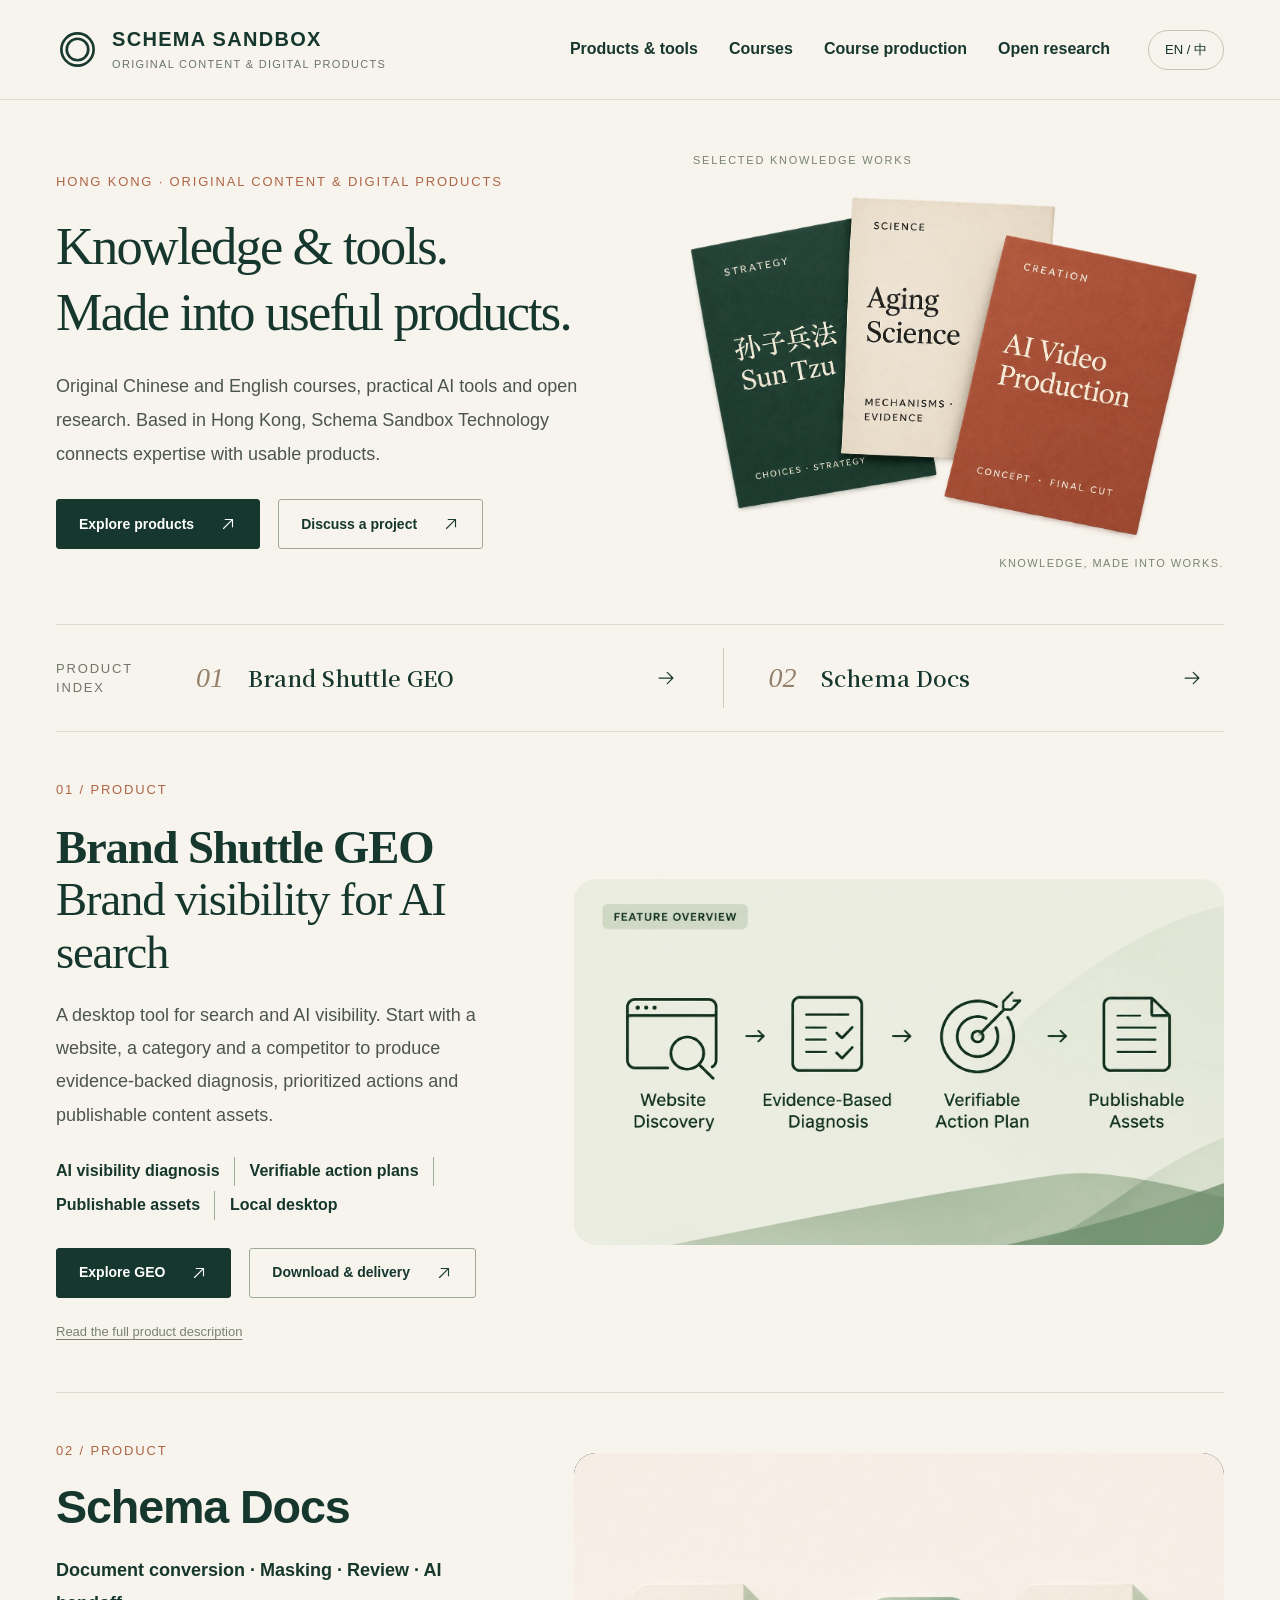
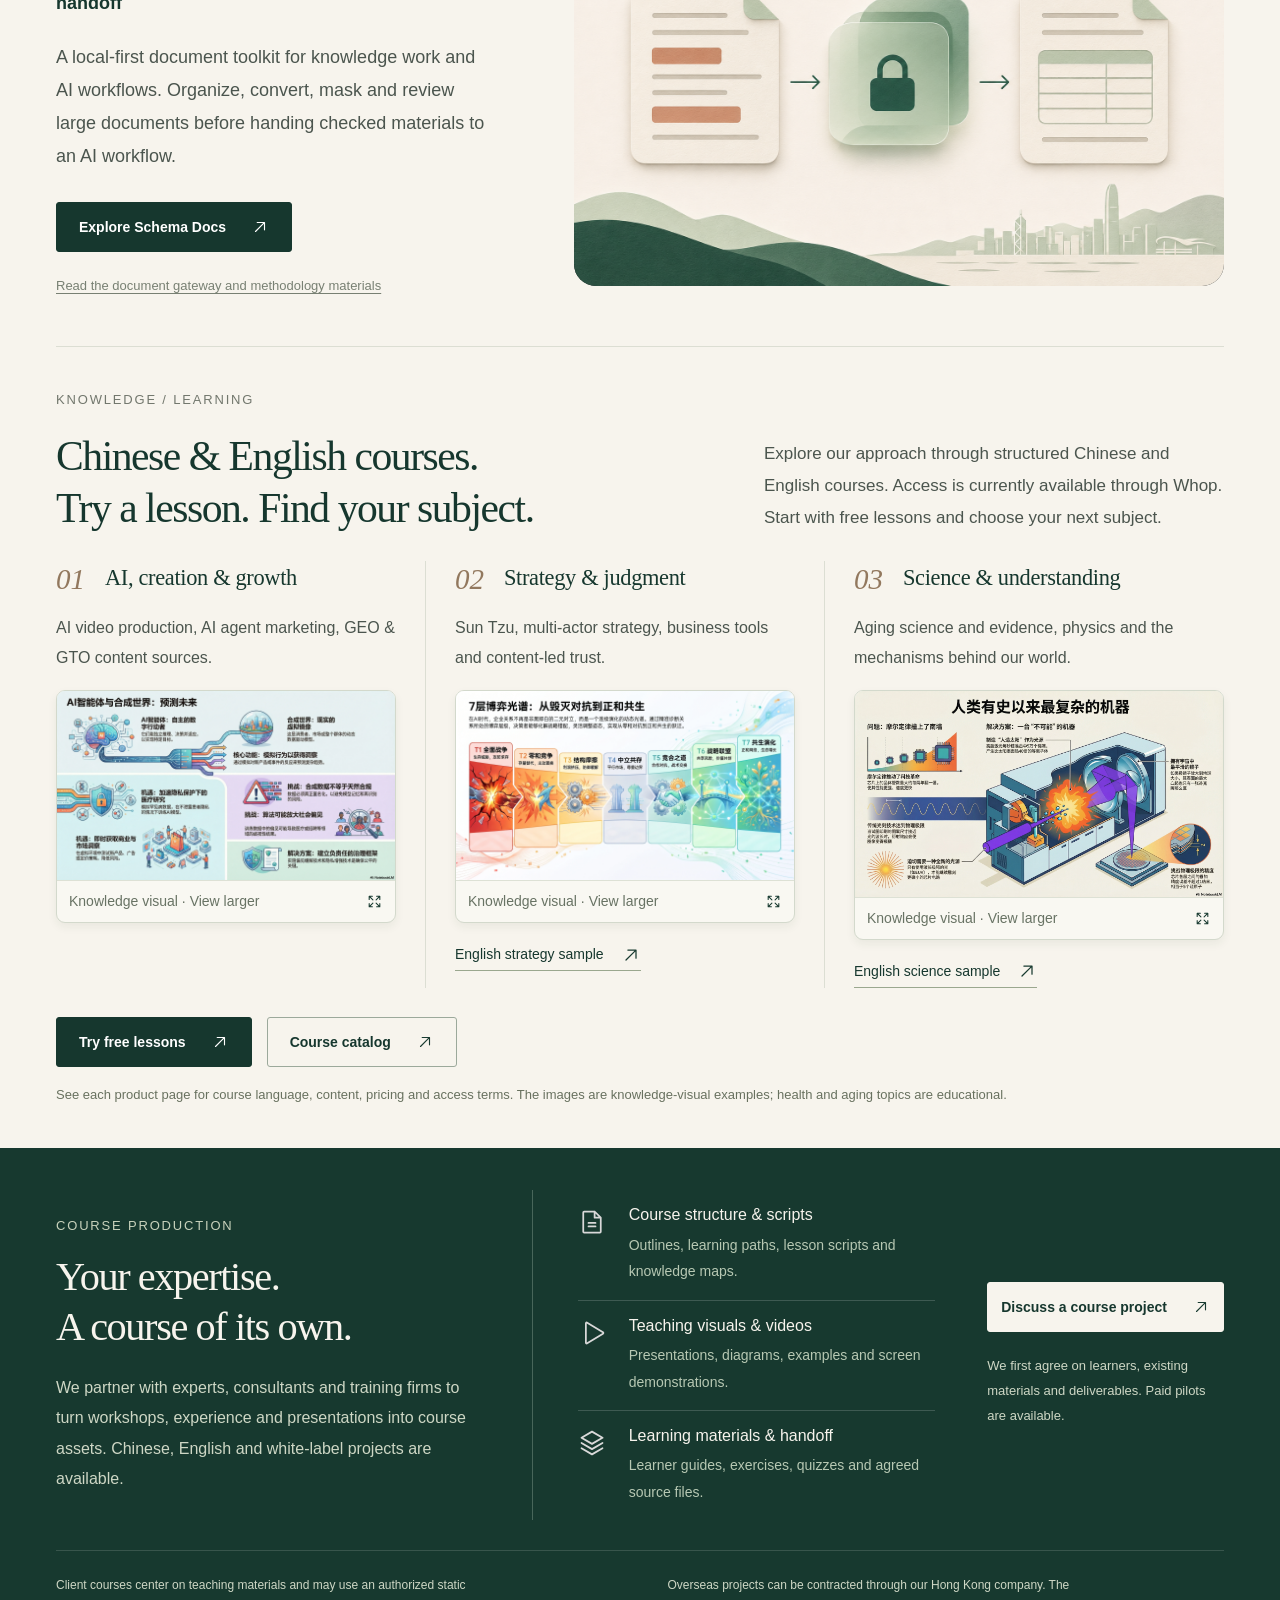
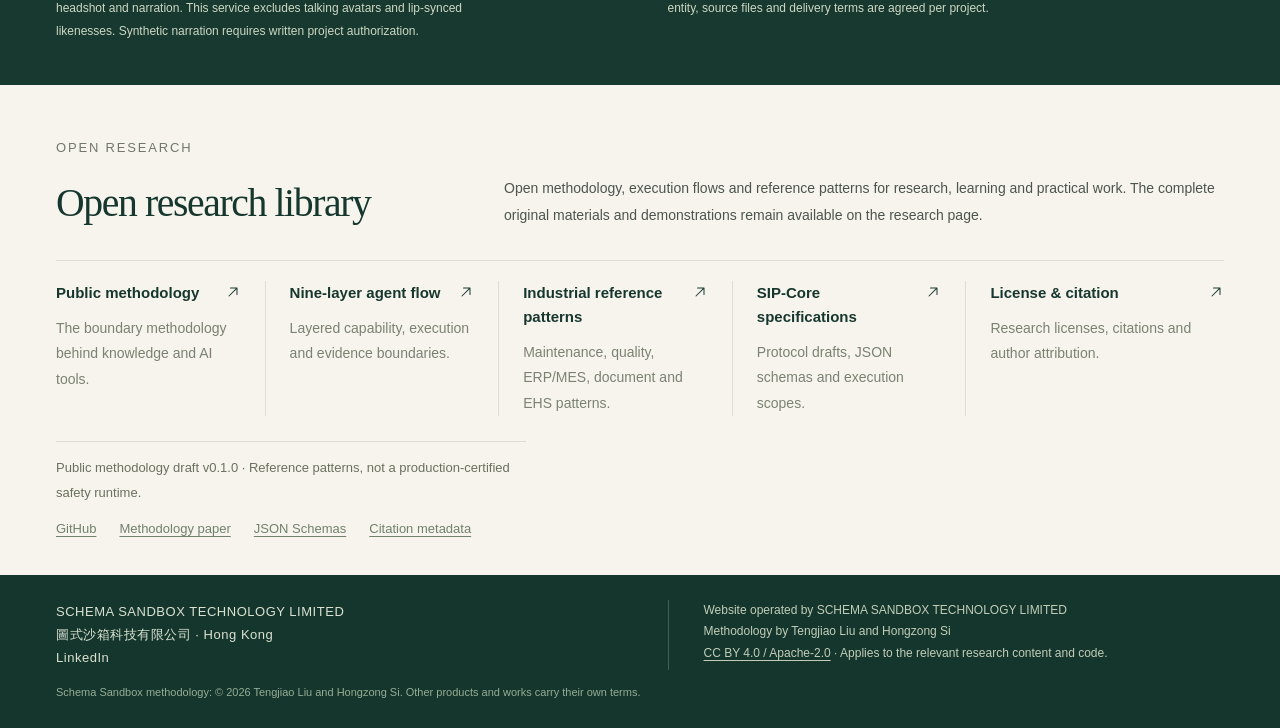
==== commit fc2a123f: "Replace dark Schema Docs artwork" ====
--- a/index.html
+++ b/index.html
@@ -2,7 +2,7 @@
 <meta charset="UTF-8"><meta name="viewport" content="width=device-width,initial-scale=1"><meta name="theme-color" content="#f7f4ed">
 <title>Schema Sandbox｜知识产品、AI 工具与开放研究</title><meta name="description" content="圖式沙箱科技有限公司：原创中英文课程、课程开发、Brand Shuttle GEO、Schema Docs 与 Schema Sandbox 开放研究。立足香港，连接专业知识与可交付产品。">
 <meta property="og:title" content="Schema Sandbox｜知识与工具，成为可用的产品。"><meta property="og:description" content="中英文课程、实用 AI 工具与开放研究。Brand Shuttle GEO、Schema Docs 及课程开发服务。">
-<link rel="icon" type="image/png" href="assets/schema_sandbox_logo.png"><link rel="stylesheet" href="company-v6.css?v=20261119-option2"><script src="company-v6.js?v=20261119-option2" defer></script></head>
+<link rel="icon" type="image/png" href="assets/schema_sandbox_logo.png"><link rel="stylesheet" href="company-v6.css?v=20261119-option2"><link rel="stylesheet" href="unified-site.css?v=20261120-2"><script src="company-v6.js?v=20261119-option2" defer></script></head>
 <body id="top"><a class="skip" href="#main"><span class="zh ">跳至正文</span><span class="en ">Skip to content</span></a>
 <header class="site-header"><div class="wrap nav"><a class="brand" href="#top" aria-label="Schema Sandbox home"><img class="brand-mark" src="assets/design-v6/icons/record.svg" alt="" width="43" height="43"><span><strong>SCHEMA SANDBOX</strong><small>ORIGINAL CONTENT &amp; DIGITAL PRODUCTS</small></span></a>
 <nav class="navlinks" id="navigation" aria-label="Main navigation"><a href="#products"><span class="zh ">产品与工具</span><span class="en ">Products &amp; tools</span></a><a href="#courses"><span class="zh ">知识课程</span><span class="en ">Courses</span></a><a href="#services"><span class="zh ">课程制作</span><span class="en ">Course production</span></a><a href="#research"><span class="zh ">开放研究</span><span class="en ">Open research</span></a></nav><button class="lang" id="language" aria-label="Switch to English">EN / 中</button><button class="menu" id="menu" aria-label="打开菜单" aria-expanded="false" aria-controls="navigation"><img class="icon" src="assets/design-v6/icons/list.svg" alt="" aria-hidden="true" width="20" height="20"></button></div></header>
@@ -15,7 +15,7 @@
 <figure class="product-visual geo"><img src="assets/design-v6/geo-workflow.webp" width="1672" height="941" alt="GEO功能示意：网站发现、证据诊断、可验证行动计划、可发布资产" loading="lazy"></figure></article>
 
 <article class="product-row" id="schema-docs"><div class="product-copy"><div class="eyebrow accent">02 / PRODUCT</div><h2 class="product-name">Schema Docs</h2><p class="zh lead">文档转换 · 脱敏 · 审查 · AI 交接</p><p class="en lead">Document conversion · Masking · Review · AI handoff</p><p class="zh ">面向知识工作与 AI 应用的本地优先文档工具。将大文档整理、转换、脱敏与审查，让经过检查的材料进入后续 AI 工作流。</p><p class="en ">A local-first document toolkit for knowledge work and AI workflows. Organize, convert, mask and review large documents before handing checked materials to an AI workflow.</p><div class="actions"><a class="btn" href="http://schemadocs.org/" target="_blank" rel="noopener"><span class="zh ">查看产品</span><span class="en ">Explore Schema Docs</span><img class="icon" src="assets/design-v6/icons/arrow-up-right.svg" alt="" aria-hidden="true" width="20" height="20"></a></div><p class="product-detail"><a href="research.html"><span class="zh ">查看原有文档网关与方法论资料</span><span class="en ">Read the document gateway and methodology materials</span></a></p></div>
-<figure class="product-visual docs"><img src="assets/design-v6/schema-docs-workflow.webp" alt="Schema Docs流程示意：原始文档、本地审查与脱敏、交付AI的文档" width="1536" height="1024" loading="lazy"></figure></article></section>
+<figure class="product-visual docs"><img src="assets/design-v6/schema-docs-workflow-v7.png" alt="Schema Docs流程示意：原始文档、本地审查与脱敏、交付AI的文档" width="1536" height="1024" loading="lazy"></figure></article></section>
 
 <section class="learning wrap" id="courses"><div class="section-heading"><div><span class="eyebrow">KNOWLEDGE / LEARNING</span><h2 class="zh ">中英文课程，<br>先试听，再选择。</h2><h2 class="en ">Chinese &amp; English courses.<br>Try a lesson. Find your subject.</h2></div><p class="zh ">从系统课程认识我们的知识表达。中英文课程目前通过 Whop 提供，先试听，再选择适合自己的学习方向。</p><p class="en ">Explore our approach through structured Chinese and English courses. Access is currently available through Whop. Start with free lessons and choose your next subject.</p></div>
 <div class="course-grid">
@@ -30,4 +30,4 @@
 <a class="research-item" href="research.html"><strong><span class="zh ">公开方法论</span><span class="en ">Public methodology</span><img class="icon" src="assets/design-v6/icons/arrow-up-right.svg" alt="" aria-hidden="true" width="20" height="20"></strong><p class="zh ">知识、课程与工具背后的边界方法论。</p><p class="en ">The boundary methodology behind knowledge and AI tools.</p></a><a class="research-item" href="research.html#methodology"><strong><span class="zh ">九层 Agent 执行流程</span><span class="en ">Nine-layer agent flow</span><img class="icon" src="assets/design-v6/icons/arrow-up-right.svg" alt="" aria-hidden="true" width="20" height="20"></strong><p class="zh ">能力、执行与证据边界的分层解释。</p><p class="en ">Layered capability, execution and evidence boundaries.</p></a><a class="research-item" href="research.html#showcase"><strong><span class="zh ">工业中间件参考案例</span><span class="en ">Industrial reference patterns</span><img class="icon" src="assets/design-v6/icons/arrow-up-right.svg" alt="" aria-hidden="true" width="20" height="20"></strong><p class="zh ">维护、质检、ERP/MES、文档与 EHS 场景。</p><p class="en ">Maintenance, quality, ERP/MES, document and EHS patterns.</p></a><a class="research-item" href="research.html#specifications"><strong><span class="zh ">SIP-Core 协议规范</span><span class="en ">SIP-Core specifications</span><img class="icon" src="assets/design-v6/icons/arrow-up-right.svg" alt="" aria-hidden="true" width="20" height="20"></strong><p class="zh ">协议草案、JSON Schema 与执行范围。</p><p class="en ">Protocol drafts, JSON schemas and execution scopes.</p></a><a class="research-item" href="research.html#license"><strong><span class="zh ">许可与引用</span><span class="en ">License & citation</span><img class="icon" src="assets/design-v6/icons/arrow-up-right.svg" alt="" aria-hidden="true" width="20" height="20"></strong><p class="zh ">研究作品的许可、引用及作者归属。</p><p class="en ">Research licenses, citations and author attribution.</p></a></div><p class="research-status"><span class="zh ">公开方法学草案 v0.1.0 · 参考模式，非生产认证安全运行环境。</span><span class="en ">Public methodology draft v0.1.0 · Reference patterns, not a production-certified safety runtime.</span></p><div class="research-extra"><a href="https://github.com/schema-sandbox/Schema-Sandbox" target="_blank" rel="noopener">GitHub</a><a href="https://github.com/schema-sandbox/Schema-Sandbox/blob/main/papers/schema-sandbox-nine-layer-public-methodology-draft.md" target="_blank" rel="noopener"><span class="zh ">方法论文</span><span class="en ">Methodology paper</span></a><a href="https://github.com/schema-sandbox/Schema-Sandbox/tree/main/schemas" target="_blank" rel="noopener">JSON Schemas</a><a href="https://github.com/schema-sandbox/Schema-Sandbox/blob/main/CITATION.cff" target="_blank" rel="noopener"><span class="zh ">引用元数据</span><span class="en ">Citation metadata</span></a></div></section>
 </main><footer class="footer" id="contact"><div class="wrap"><div class="footer-inner"><div class="footer-company"><strong>SCHEMA SANDBOX TECHNOLOGY LIMITED</strong><br>圖式沙箱科技有限公司 · Hong Kong<br><a href="https://www.linkedin.com/in/liutengjiao/" target="_blank" rel="noopener">LinkedIn</a></div><div class="footer-attribution"><span class="zh ">网站运营主体：圖式沙箱科技有限公司</span><span class="en ">Website operated by SCHEMA SANDBOX TECHNOLOGY LIMITED</span><br><span class="zh ">方法论作者：Tengjiao Liu 与 Hongzong Si</span><span class="en ">Methodology by Tengjiao Liu and Hongzong Si</span><br><a href="research.html#license">CC BY 4.0 / Apache-2.0</a><span class="zh "> · 仅适用于相应研究内容与代码。</span><span class="en "> · Applies to the relevant research content and code.</span></div></div><div class="footer-meta"><span class="zh ">Schema Sandbox 方法论：© 2026 Tengjiao Liu 与 Hongzong Si。其他产品与作品按各自声明。</span><span class="en ">Schema Sandbox methodology: © 2026 Tengjiao Liu and Hongzong Si. Other products and works carry their own terms.</span></div></div></footer>
 <dialog class="image-dialog" id="image-preview" aria-labelledby="preview-title"><div class="dialog-top"><h2 id="preview-title"><span class="zh ">知识视觉示例</span><span class="en ">Knowledge visual example</span></h2><button class="dialog-close" id="close-preview" aria-label="关闭图片预览"><img class="icon" src="assets/design-v6/icons/x.svg" alt="" aria-hidden="true" width="20" height="20"></button></div><img class="dialog-image" id="preview-image" alt=""><p class="dialog-note"><span class="zh ">可按 Esc 或点击关闭按钮返回。</span><span class="en ">Press Esc or use the close button to return.</span></p></dialog>
-</body></html>+</body></html>
--- a/unified-site.css
+++ b/unified-site.css
@@ -0,0 +1,176 @@
+@charset "UTF-8";
+@font-face{font-family:"Studio Noto Serif SC";src:url("assets/design-v6/fonts/noto-serif-sc-home-v6.woff2") format("woff2");font-weight:200 900;font-style:normal;font-display:swap}
+:root{--paper:#f7f4ed;--ink:#16372e;--body:#4b554e;--muted:#72776d;--line:#dcded3;--sage:#e6ebdf;--accent:#af6546;--dark:#17392f;--serif:"Studio Noto Serif SC","Noto Serif CJK SC","Songti SC","SimSun",Georgia,serif;--sans:-apple-system,BlinkMacSystemFont,"Segoe UI","Microsoft YaHei",Arial,sans-serif}
+
+/* Research page: shared Schema Sandbox palette and type system. */
+body.research-site{margin:0;background:var(--paper);color:var(--ink);font:16px/1.8 var(--sans);-webkit-font-smoothing:antialiased}
+.research-site .glow-orb{display:none!important}
+.research-site header{position:sticky;top:0;z-index:40;background:rgba(247,244,237,.97);border-bottom:1px solid var(--line);box-shadow:none;backdrop-filter:blur(14px)}
+.research-site .nav-container{width:min(1320px,calc(100% - 72px));max-width:none;min-height:92px;margin:0 auto;padding:0;display:flex;align-items:center;gap:28px}
+.research-site .logo{display:flex;align-items:center;gap:12px;flex:0 0 auto;color:var(--ink);font:700 1rem/1.2 var(--sans);letter-spacing:.08em;text-decoration:none}
+.research-site .logo,.research-site .hero-title,.research-site .section-title,.research-site .flagship-title,.research-site .card-title,.research-site .spec-feature-title,.research-site .showcase-title,.research-site .showcase-meta-title,.research-site .footer-logo{-webkit-text-fill-color:currentColor!important;background-image:none!important;opacity:1}
+.research-site .logo-dot{display:block;width:38px;height:38px;flex:0 0 38px;border:1px solid #b7c3b2;border-radius:50%;background:var(--sage);box-shadow:inset 0 0 0 7px var(--paper);position:relative}
+.research-site .logo-dot:after{content:"";position:absolute;width:8px;height:8px;border-radius:50%;background:var(--accent);inset:0;margin:auto}
+.research-site .nav-menu{margin:0;padding:0;display:flex;align-items:center;justify-content:flex-end;gap:4px;list-style:none;flex:1;min-width:0}
+.research-site .nav-menu>li{margin:0;flex:0 0 auto}
+.research-site .nav-link{display:inline-flex;align-items:center;min-height:40px;padding:7px 11px;border:1px solid transparent;border-radius:999px;color:var(--body);background:transparent;font-size:.8125rem;font-weight:600;text-decoration:none;white-space:nowrap;transition:background .2s,color .2s,border-color .2s}
+.research-site .nav-link:hover,.research-site .nav-featured{background:var(--sage);border-color:#d4dacd;color:var(--ink)}
+.research-site .lang-switch{display:flex;align-items:center;gap:4px;padding:4px 7px;border:1px solid var(--line);border-radius:999px;background:rgba(255,255,255,.55)}
+.research-site .lang-btn{width:32px;height:30px;padding:0;border:0;border-radius:999px;background:transparent;color:var(--muted);font:600 .75rem var(--sans);cursor:pointer}
+.research-site .lang-btn.active{background:var(--ink);color:#fff}
+.research-site .lang-divider{color:#aeb4a9}
+.research-site .github-icon-link{display:grid;place-items:center;width:38px;height:38px;border:1px solid var(--line);border-radius:50%;color:var(--ink);background:#fff;text-decoration:none}
+.research-site .github-icon-link svg{width:17px;height:17px}
+.research-site main.container{width:min(1320px,calc(100% - 112px));max-width:none;margin:0 auto;padding:0;background:transparent}
+.research-site .hero{position:relative;display:grid;grid-template-columns:minmax(0,1.03fr) minmax(0,.97fr);gap:clamp(40px,6vw,88px);align-items:center;margin:0;padding:68px 0 76px;border:0;border-bottom:1px solid var(--line);border-radius:0;background:transparent;box-shadow:none;overflow:visible}
+.research-site .hero:before,.research-site .hero:after{display:none!important;content:none!important}
+.research-site .hero-content,.research-site .hero-image-container{position:relative;z-index:auto;max-width:none;min-width:0;margin:0;padding:0}
+.research-site .tagline{display:inline-flex;align-items:center;min-height:32px;padding:5px 12px;border:1px solid #d6dbd1;border-radius:999px;background:var(--sage);color:#5e6a5d;font-size:.72rem;font-weight:700;letter-spacing:.075em;text-transform:uppercase}
+.research-site .hero-title{display:block;margin:22px 0 18px;padding:0;border:0;background:none;color:var(--ink);font:500 clamp(42px,5vw,68px)/1.14 var(--serif);letter-spacing:-.035em;max-width:14ch}
+.research-site .hero-desc{margin:0 0 18px;max-width:58ch;color:var(--body);font-size:1.06rem;line-height:1.9}
+.research-site .status-disclaimer{display:flex;gap:12px;align-items:flex-start;margin:24px 0;padding:14px 17px;border:1px solid #dce2d5;border-radius:12px;background:#edf0e7;color:#5b655a;box-shadow:none;font-size:.81rem;line-height:1.7}
+.research-site .status-disclaimer-indicator{width:8px;height:8px;flex:0 0 8px;margin-top:8px;border-radius:50%;background:var(--accent);box-shadow:none}
+.research-site .flagship-card{display:grid;grid-template-columns:1fr auto;gap:20px;align-items:center;margin:24px 0 20px;padding:21px 22px;border:1px solid var(--line);border-radius:16px;background:rgba(255,255,255,.75);color:var(--ink);box-shadow:0 14px 30px rgba(31,50,38,.05);text-decoration:none;transition:transform .2s,border-color .2s,box-shadow .2s}
+.research-site .flagship-card:hover{transform:translateY(-2px);border-color:#b8c5b4;box-shadow:0 18px 36px rgba(31,50,38,.09)}
+.research-site .flagship-label,.research-site .section-subtitle{display:block;color:var(--accent);font-size:.72rem;font-weight:700;letter-spacing:.12em;text-transform:uppercase}
+.research-site .flagship-title{margin:8px 0;color:var(--ink);font:500 1.17rem/1.4 var(--serif)}
+.research-site .flagship-desc{margin:0;color:var(--body);font-size:.83rem;line-height:1.7}
+.research-site .flagship-action{padding:8px 0 8px 18px;border-left:1px solid var(--line);color:var(--ink);font-size:.76rem;font-weight:700;white-space:nowrap}
+.research-site .hero-ctas{display:flex;flex-wrap:wrap;gap:10px;margin-top:22px}
+.research-site .btn{display:inline-flex;align-items:center;justify-content:center;min-height:45px;padding:10px 16px;border:1px solid var(--ink);border-radius:4px;background:var(--ink);color:#fff;font-size:.82rem;font-weight:600;line-height:1.4;text-decoration:none;transition:background .2s,color .2s,border-color .2s}
+.research-site .btn-primary:hover{background:#315343;border-color:#315343}
+.research-site .btn-secondary{background:transparent;border-color:#aeb9ab;color:var(--ink)}
+.research-site .btn-secondary:hover{background:var(--sage);border-color:#9aaa98}
+.research-site .hero-image-container{display:grid;gap:16px}
+.research-site .hero-image-wrapper{overflow:hidden;padding:0;border:1px solid #e0e1d7;border-radius:20px;background:var(--paper);box-shadow:0 22px 50px rgba(45,61,47,.09)}
+.research-site .hero-image{display:block;width:100%;height:auto;aspect-ratio:1.5;object-fit:cover;border-radius:inherit;filter:none}
+.research-site .schema-docs-preview{display:grid;grid-template-columns:122px 1fr;gap:17px;align-items:center;overflow:hidden;padding:12px 16px;border:1px solid var(--line);border-radius:14px;background:rgba(255,255,255,.8);color:var(--ink);text-decoration:none;box-shadow:none;transition:border-color .2s,background .2s}
+.research-site .schema-docs-preview:hover{border-color:#b7c3b2;background:#fff}
+.research-site .schema-docs-preview img{display:block;width:122px;height:82px;object-fit:cover;border:1px solid var(--line);border-radius:9px;filter:none}
+.research-site .schema-docs-preview-caption{display:flex;flex-direction:column;gap:4px;color:var(--body);font-size:.76rem;line-height:1.5}
+.research-site .schema-docs-preview-caption strong{color:var(--ink);font:600 1.1rem var(--serif)}
+.research-site .section{margin:0;padding:72px 0;border:0;border-bottom:1px solid var(--line);border-radius:0;background:transparent;box-shadow:none}
+.research-site .section-header{max-width:790px;margin:0 0 31px}
+.research-site .section-title{margin:11px 0 14px;padding:0;border:0;background:none;color:var(--ink);font:500 clamp(32px,3.8vw,47px)/1.2 var(--serif);letter-spacing:-.025em}
+.research-site .section-desc{margin:0;color:var(--body);font-size:1rem;line-height:1.85}
+.research-site .features-grid,.research-site .specs-grid,.research-site .license-grid{display:grid;gap:16px}
+.research-site .glass-card,.research-site .spec-preview-card,.research-site .attribution-card,.research-site .showcase-container,.research-site .contract-item,.research-site .spec-feature{border:1px solid var(--line);border-radius:15px;background:rgba(255,255,255,.78);color:var(--body);box-shadow:0 12px 28px rgba(35,53,41,.045);backdrop-filter:none}
+.research-site .glass-card{padding:23px}
+.research-site .card-icon,.research-site .spec-feature-icon{color:var(--accent)}
+.research-site .card-title,.research-site .spec-feature-title,.research-site .showcase-title,.research-site .showcase-meta-title{color:var(--ink);font-family:var(--serif);font-weight:600}
+.research-site .card-desc,.research-site .spec-feature-desc,.research-site .showcase-meta-content{color:var(--body);line-height:1.75}
+.research-site .flow-container{padding:20px;border:1px solid var(--line);border-radius:18px;background:#f1f0e8;box-shadow:none}
+.research-site .flow-step{border:1px solid #d7ddd2;border-radius:12px;background:#fff;color:var(--ink);box-shadow:none}
+.research-site .flow-step.active-gate{border-color:#9dad99;background:#edf0e7}
+.research-site .flow-step-title{color:var(--ink)}
+.research-site .flow-step-desc{color:var(--body)}
+.research-site .flow-arrow{color:var(--accent)}
+.research-site .showcase-tabs{display:flex;flex-wrap:wrap;gap:8px;margin-bottom:16px}
+.research-site .showcase-tab{padding:9px 13px;border:1px solid var(--line);border-radius:999px;background:transparent;color:var(--body);font:600 .78rem var(--sans);cursor:pointer}
+.research-site .showcase-tab.active{border-color:var(--ink);background:var(--ink);color:#fff}
+.research-site .showcase-container{overflow:hidden}
+.research-site .showcase-header{background:var(--sage);border-bottom:1px solid var(--line);color:var(--ink)}
+.research-site .showcase-one-line{color:var(--body)}
+.research-site .showcase-code-wrapper{background:#203c31;border:0;border-radius:12px;color:#f7f4ed;box-shadow:none}
+.research-site .code-title{color:#dce9d9}
+.research-site pre,.research-site code{font-family:ui-monospace,SFMono-Regular,Consolas,monospace}
+.research-site pre{color:#f7f4ed}
+.research-site .copy-btn{border-color:#718875;background:#29483a;color:#fff}
+.research-site a:not(.btn):not(.nav-link):not(.logo):not(.footer-link):not(.github-icon-link){color:var(--ink);text-decoration-color:#a5b09f;text-underline-offset:3px}
+.research-site a:not(.btn):not(.nav-link):not(.logo):not(.footer-link):not(.github-icon-link):hover{color:var(--accent)}
+.research-site footer{margin-top:0;padding:48px 0 24px;border:0;border-radius:0;background:var(--dark);color:#f7f4ed;box-shadow:none}
+.research-site .footer-content{width:min(1320px,calc(100% - 112px));max-width:none;margin:0 auto;display:grid;gap:38px}
+.research-site .footer-logo,.research-site .footer-link-title{color:#fff}
+.research-site .footer-desc,.research-site .footer-link,.research-site .footer-bottom{color:#d2d9cf}
+.research-site .footer-link:hover{color:#fff}
+.research-site .footer-logo-dot{background:#a6d3ad;box-shadow:none}
+.research-site .footer-bottom{border-top:1px solid #ffffff2a}
+.research-site :focus-visible{outline:3px solid var(--accent);outline-offset:3px}
+
+/* Research page smaller screens. */
+@media(max-width:1060px){
+  .research-site .nav-container{width:calc(100% - 48px);gap:16px}
+  .research-site .nav-menu{justify-content:flex-end}
+  .research-site .nav-link{padding-inline:8px;font-size:.75rem}
+  .research-site main.container{width:calc(100% - 72px)}
+  .research-site .hero{gap:38px}
+  .research-site .flagship-card{grid-template-columns:1fr}
+  .research-site .flagship-action{padding:10px 0 0;border-left:0;border-top:1px solid var(--line)}
+}
+@media(max-width:760px){
+  .research-site header{position:relative}
+  .research-site .nav-container{width:calc(100% - 40px);min-height:auto;padding:14px 0 11px;display:block}
+  .research-site .logo{margin-bottom:12px}
+  .research-site .nav-menu{display:flex;justify-content:flex-start;gap:5px;overflow-x:auto;flex-wrap:nowrap;padding:0 0 5px;scrollbar-width:thin}
+  .research-site .nav-menu>li{flex:0 0 auto}
+  .research-site .nav-link{min-height:36px;padding:6px 10px;font-size:.72rem}
+  .research-site .lang-switch{min-height:36px}
+  .research-site main.container{width:calc(100% - 40px)}
+  .research-site .hero{grid-template-columns:1fr;gap:26px;padding:38px 0 46px}
+  .research-site .hero-title{font-size:clamp(38px,11vw,52px);max-width:16ch}
+  .research-site .hero-desc{font-size:.94rem}
+  .research-site .flagship-card{padding:17px}
+  .research-site .hero-ctas{gap:8px}
+  .research-site .btn{min-height:42px;padding:9px 12px;font-size:.75rem}
+  .research-site .schema-docs-preview{grid-template-columns:95px 1fr;gap:12px;padding:10px}
+  .research-site .schema-docs-preview img{width:95px;height:68px}
+  .research-site .section{padding:48px 0}
+  .research-site .section-title{font-size:35px}
+  .research-site .glass-card{padding:18px}
+  .research-site .flow-container{padding:13px;overflow-x:auto}
+  .research-site .showcase-tabs{overflow-x:auto;flex-wrap:nowrap;padding-bottom:4px}
+  .research-site .showcase-tab{white-space:nowrap}
+  .research-site .footer-content{width:calc(100% - 40px);grid-template-columns:1fr;gap:25px}
+  .research-site footer{padding:38px 0 20px}
+}
+
+/* Long-form papers: calm editorial reading surface, retaining formulas and code. */
+body.unified-paper{margin:0;padding:0;background:var(--paper);color:var(--body);font:16px/1.82 var(--sans);-webkit-font-smoothing:antialiased}
+.unified-paper .container{width:min(920px,calc(100% - 48px));max-width:none;margin:0 auto;padding:26px 0 82px}
+.unified-paper .topbar{position:sticky;top:0;z-index:30;display:flex;justify-content:space-between;align-items:center;gap:20px;margin:0 0 45px;padding:15px 0;border-bottom:1px solid var(--line);background:rgba(247,244,237,.96);color:var(--muted);font-size:.8rem;backdrop-filter:blur(12px)}
+.unified-paper .site-brand{display:inline-flex;align-items:center;gap:10px;color:var(--ink);font:700 .85rem/1.2 var(--sans);letter-spacing:.08em;text-decoration:none;white-space:nowrap}
+.unified-paper .site-brand-mark{width:34px;height:34px;display:block}
+.unified-paper .paper-nav{display:flex;align-items:center;justify-content:flex-end;gap:18px;flex-wrap:wrap}
+.unified-paper .paper-nav a{color:var(--body);font-size:.78rem;font-weight:600;text-decoration:none}
+.unified-paper .paper-nav a:hover{color:var(--accent)}
+.unified-paper .version{color:var(--muted);white-space:nowrap}
+.unified-paper h1,.unified-paper h2,.unified-paper h3,.unified-paper h4{font-family:var(--serif);color:var(--ink);letter-spacing:-.02em;line-height:1.3}
+.unified-paper h1{margin:0 0 22px;padding:0 0 18px;border-bottom:1px solid var(--line);font-size:clamp(34px,5vw,48px);font-weight:500}
+.unified-paper h2{margin-top:52px;padding:0 0 10px;border-bottom:1px solid var(--line);font-size:clamp(25px,3vw,32px);font-weight:500}
+.unified-paper h3{margin-top:34px;font-size:22px;font-weight:600}
+.unified-paper h4{margin-top:28px;font-size:18px;font-weight:600}
+.unified-paper p,.unified-paper li{font-size:16px;color:var(--body)}
+.unified-paper p{margin:15px 0;text-align:left}
+.unified-paper ul,.unified-paper ol{padding-left:27px}
+.unified-paper li{margin:7px 0}
+.unified-paper a{color:#335b47;text-decoration-color:#a5b09f;text-underline-offset:3px}
+.unified-paper a:hover{color:var(--accent)}
+.unified-paper hr{margin:42px 0;border:0;border-top:1px solid var(--line)}
+.unified-paper blockquote{margin:22px 0;padding:15px 19px;border:1px solid #dce2d5;border-left:4px solid #879a82;border-radius:0 10px 10px 0;background:#edf0e7;color:#4d5d4e}
+.unified-paper blockquote p{margin:0}
+.unified-paper code{padding:2px 6px;border-radius:4px;background:#e7eadf;color:#234234;font-size:.9em}
+.unified-paper pre{overflow-x:auto;margin:20px 0;padding:18px 20px;border:1px solid #315244;border-radius:11px;background:#203c31;color:#f7f4ed;box-shadow:0 10px 24px rgba(25,52,38,.08);line-height:1.6}
+.unified-paper pre code{padding:0;background:transparent;color:inherit}
+.unified-paper table{width:100%;margin:26px 0;border-collapse:collapse;font-size:.9rem}
+.unified-paper th,.unified-paper td{padding:11px 12px;border:1px solid #d7dbd0;vertical-align:top}
+.unified-paper th{background:var(--sage);color:var(--ink);font-weight:700;text-align:left}
+.unified-paper td{background:rgba(255,255,255,.56);color:var(--body)}
+.unified-paper .math-display{overflow-x:auto;margin:20px 0;padding:16px 14px;border:1px solid var(--line);border-radius:10px;background:#fbfaf6}
+.unified-paper .MathJax{font-size:1.04em!important}
+@media(max-width:640px){
+  .unified-paper .container{width:calc(100% - 32px);padding:14px 0 54px}
+  .unified-paper .topbar{align-items:flex-start;gap:12px;margin-bottom:30px;padding:11px 0;flex-wrap:wrap}
+  .unified-paper .site-brand{font-size:.75rem}
+  .unified-paper .site-brand-mark{width:29px;height:29px}
+  .unified-paper .paper-nav{gap:11px}
+  .unified-paper .paper-nav a,.unified-paper .version{font-size:.7rem}
+  .unified-paper p,.unified-paper li{font-size:15.5px}
+  .unified-paper table{display:block;overflow-x:auto;white-space:nowrap}
+  .unified-paper pre{padding:14px;font-size:.82rem}
+}
+@media print{
+  .research-site header,.unified-paper .topbar{position:static;background:transparent;backdrop-filter:none}
+  .unified-paper .container{width:100%;padding:0}
+  .unified-paper{background:#fff;color:#000}
+  .unified-paper pre,.unified-paper blockquote,.unified-paper table,.unified-paper .math-display{break-inside:avoid;page-break-inside:avoid}
+}
